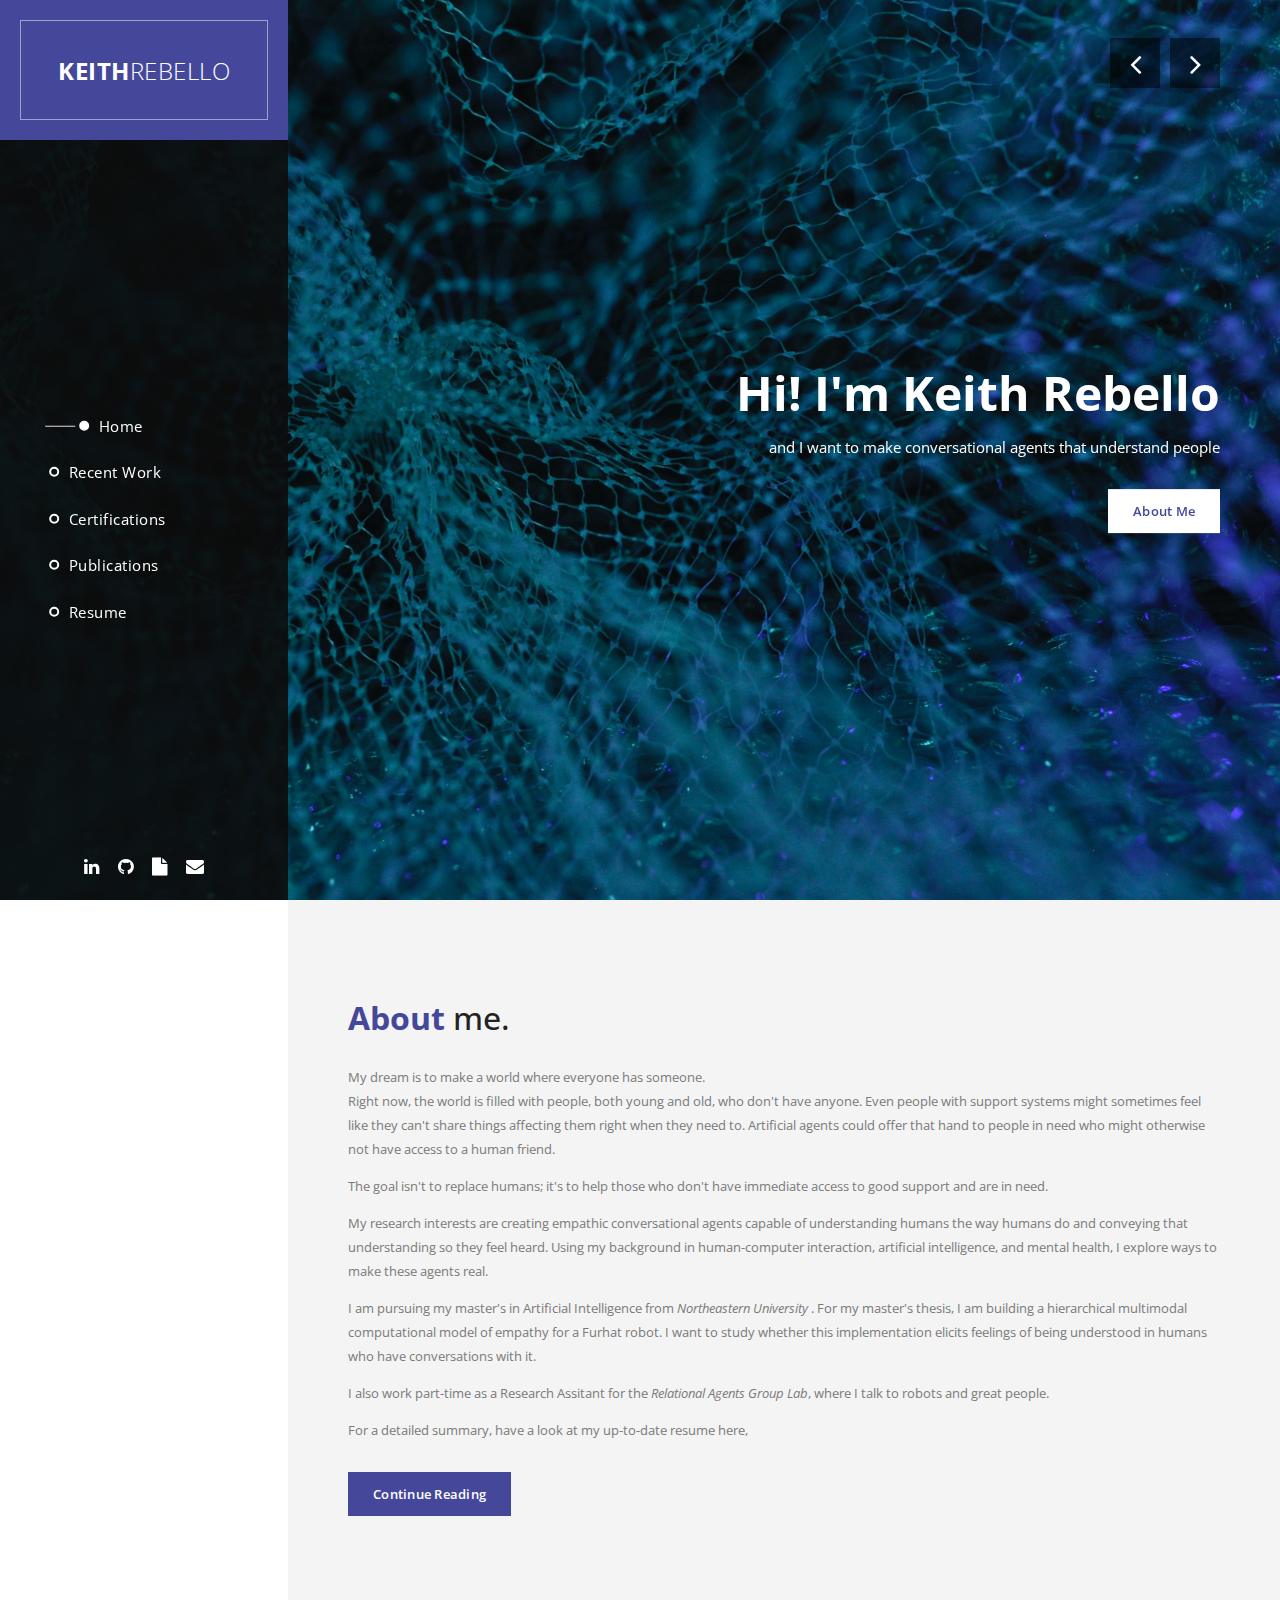
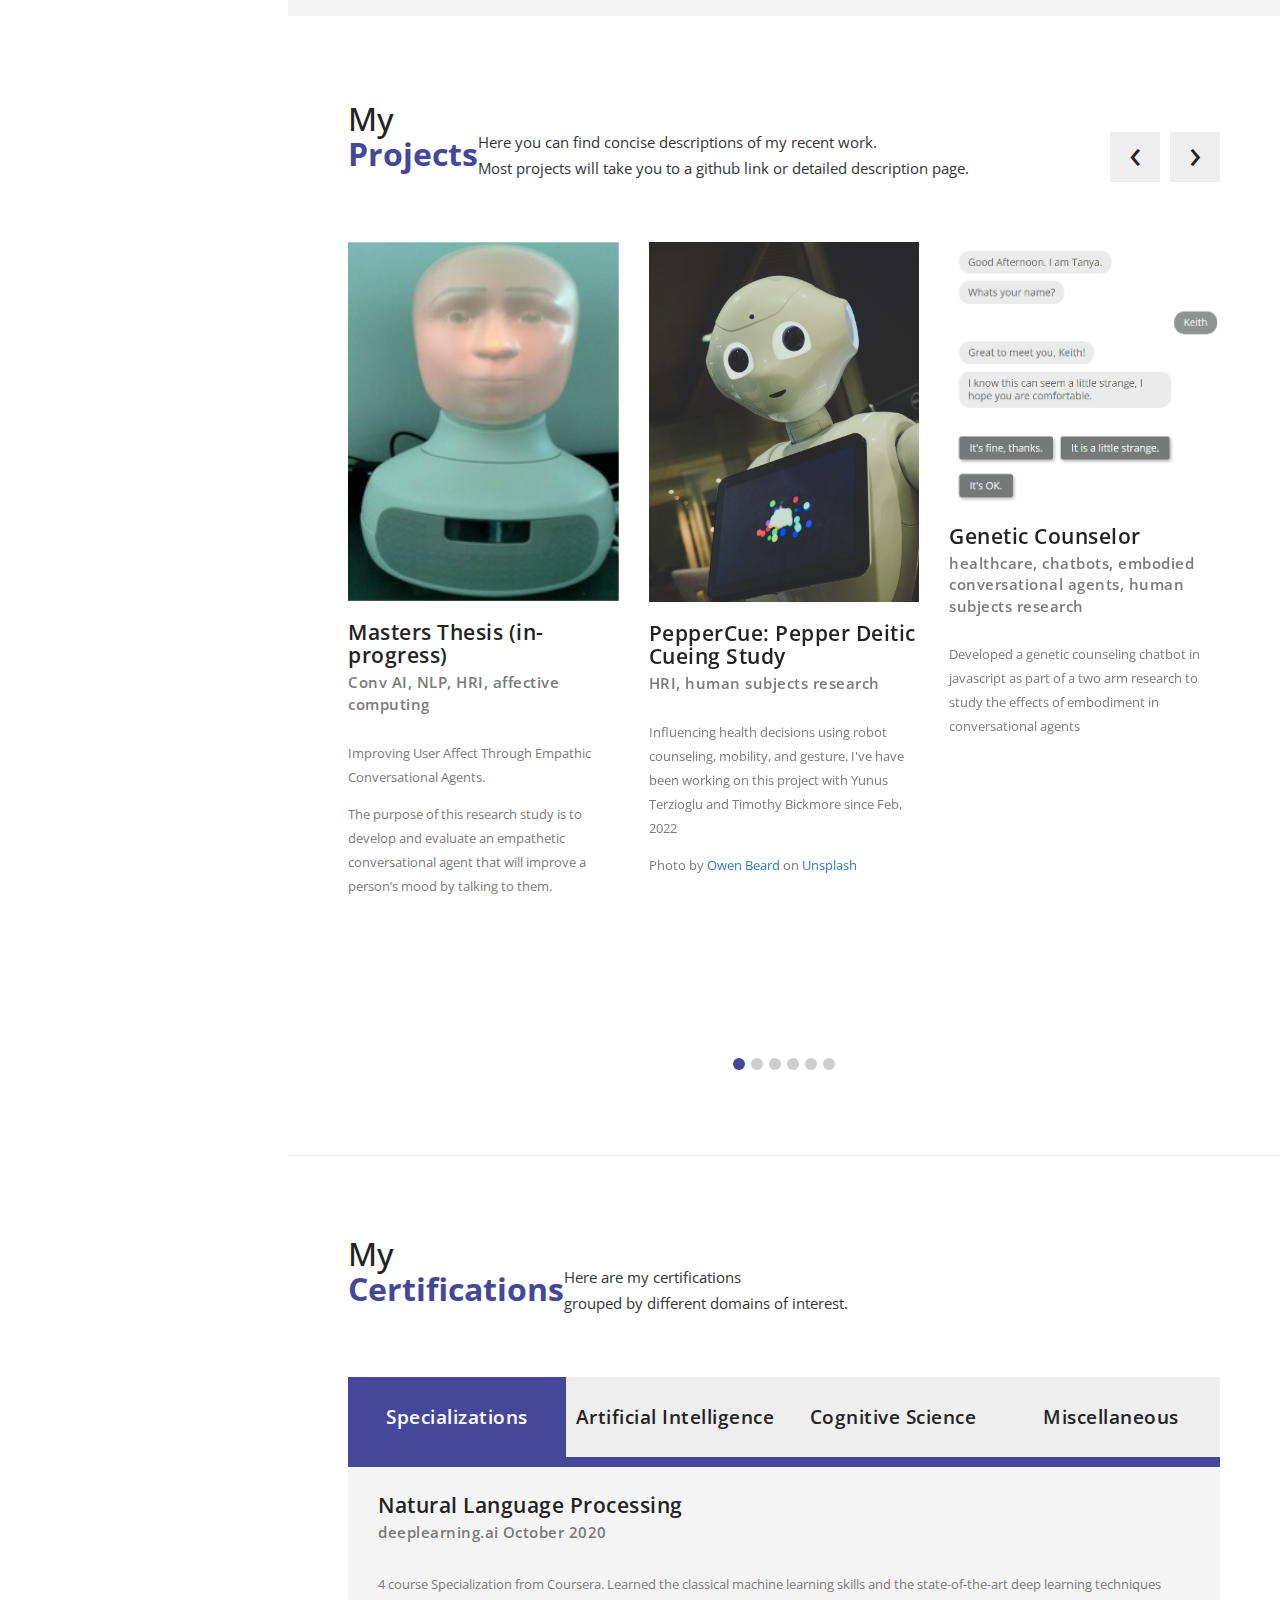
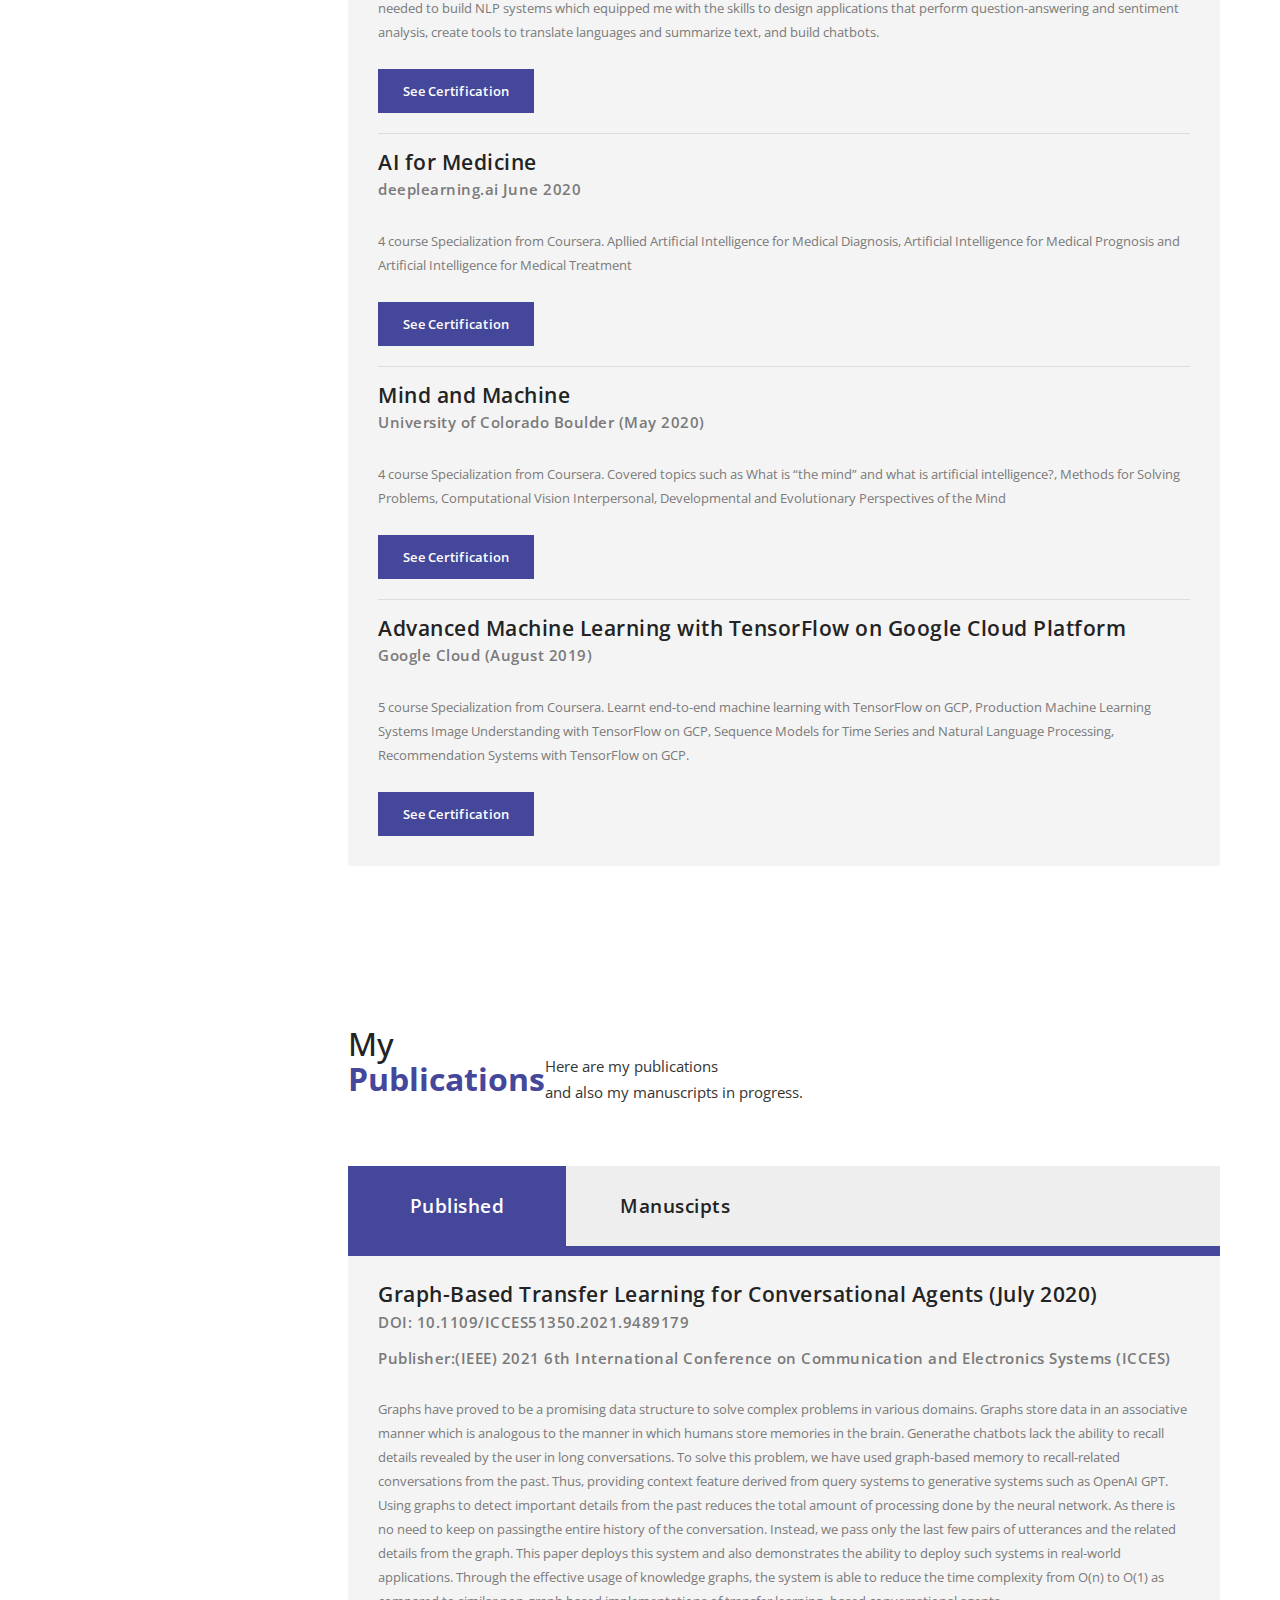
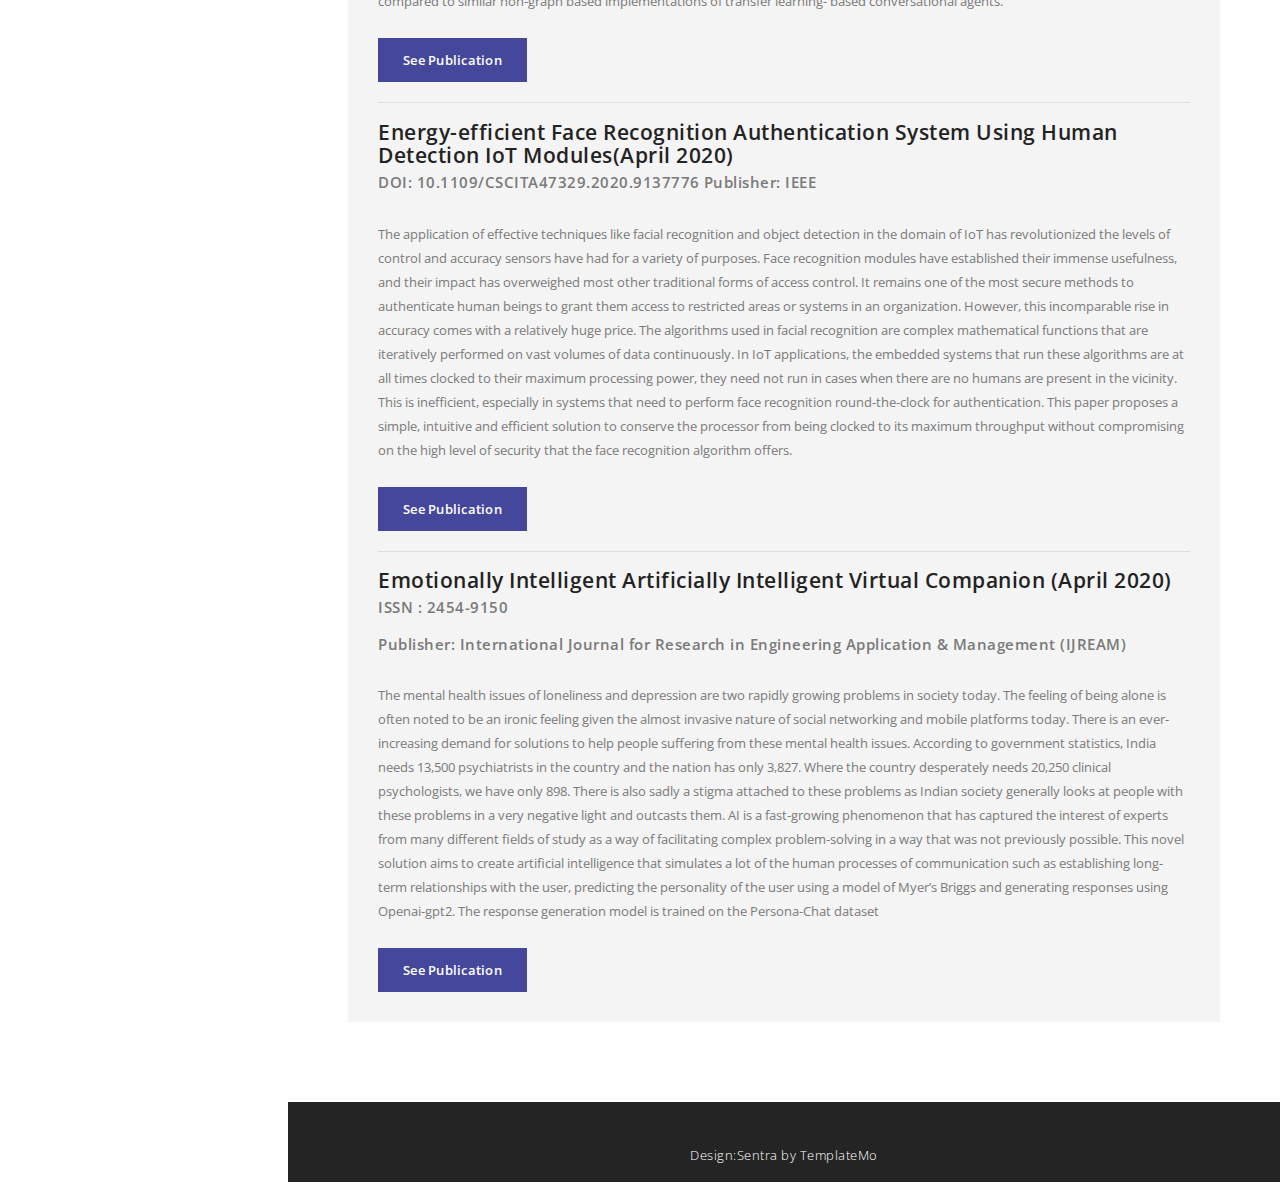
==== index.html @ 9e5b0cf5 "Update index.html" ====
<!DOCTYPE html>
<html>
    <head>
        <meta charset="utf-8">
        <meta http-equiv="X-UA-Compatible" content="IE=edge,chrome=1">
        <title>Keith Rebello</title>
        
<!-- 

Sentra Template

https://templatemo.com/tm-518-sentra

-->
        <meta name="description" content="">
        <meta name="viewport" content="width=device-width, initial-scale=1">
        <link rel="apple-touch-icon" href="apple-touch-icon.png">

        <link rel="stylesheet" href="css/bootstrap.min.css">
        <link rel="stylesheet" href="css/bootstrap-theme.min.css">
        <link rel="stylesheet" href="css/fontAwesome.css">
        <link rel="stylesheet" href="css/light-box.css">
        <link rel="stylesheet" href="css/owl-carousel.css">
        <link rel="stylesheet" href="css/templatemo-style.css">

        <link href="https://fonts.googleapis.com/css?family=Open+Sans:300,400,600,700,800" rel="stylesheet">

        <script src="js/vendor/modernizr-2.8.3-respond-1.4.2.min.js"></script>
    </head>

<body>



        <header class="nav-down responsive-nav hidden-lg hidden-md">
            <button type="button" id="nav-toggle" class="navbar-toggle" data-toggle="collapse" data-target="#main-nav">
                <span class="sr-only">Toggle navigation</span>
                <span class="icon-bar"></span>
                <span class="icon-bar"></span>
                <span class="icon-bar"></span>
            </button>
            <!--/.navbar-header-->
            <div id="main-nav" class="collapse navbar-collapse">
                <nav>
                    <ul class="nav navbar-nav">
                        <li><a href="#top">Home</a></li>
                        <li><a href="#featured">Recent Projects</a></li>
                        <li><a href="#blog">Certifications</a></li>
                        <li><a href="#blog1">Publications</a></li>
                        <li><a href="resume.html">Resume</a></li>
                    </ul>
                </nav>
            </div>
        </header>

        <div class="sidebar-navigation hidde-sm hidden-xs">
            <div class="logo">
                <a href="index.html">Keith<em>Rebello</em></a>
            </div>
            <nav>
                <ul>
                    <li>
                        <a href="#top">
                            <span class="rect"></span>
                            <span class="circle"></span>
                            Home
                        </a>
                    </li>
                    <li>
                        <a href="#featured">
                            <span class="rect"></span>
                            <span class="circle"></span>
                            Recent Work
                        </a>
                    </li>
                    <li>
                        <a href="#blog">
                            <span class="rect"></span>
                            <span class="circle"></span>
                            Certifications
                        </a>
                    </li>
                    <li>
                        <a href="#blog1">
                            <span class="rect"></span>
                            <span class="circle"></span>
                            Publications
                        </a>
                    </li>
                    <li>
                        <a href="resume.html">
                            <span class="rect"></span>
                            <span class="circle"></span>
                            Resume
                        </a>
                    </li>
                </ul>
            </nav>
            <ul class="social-icons">
                <li><a href="https://www.linkedin.com/in/keith-rebello-1a5958150/"><i class="fa fa-linkedin"></i></a></li>
                <li><a href="https://github.com/keithRebello"><i class="fa fa-github"></i></a></li>
                <li><a href="resume.html"><i class="fa fa-file"></i></a></li>
                <li><a href="mailto:rebello.k@northeastern.edu"><i class="fa fa-envelope"></i></a></li>
            </ul>
        </div>

        <div class="slider">
            <div class="Modern-Slider content-section" id="top">
                <!-- Item -->
                <div class="item item-1">
                    <div class="img-fill">
                    <div class="image"></div>
                    <div class="info">
                        <div>
                          <h1>Hi! I'm Keith Rebello</h1>
                          <p>and I want to make conversational agents that understand people</p>
                          <div class="white-button button">
                              <a href="#video">About me</a>
                          </div>
                        </div>
                        </div>
                    </div>
                </div>
                <!-- // Item -->
                <!-- Item -->
                <div class="item item-2">
                    <div class="img-fill">
                        <div class="image"></div>
                        <div class="info">
                        <div>
                          <h1>Take a look at <br>my projects</h1>
                          <p>Explorations from conversational AI to HRI</p>
                          
                          <div class="white-button button">
                              <a href="#featured">See More</a>
                          </div>
                        </div>
                        </div>
                    </div>
                </div>
                <!-- // Item -->
                <!-- Item -->
                <div class="item item-3">
                    <div class="img-fill">
                        <div class="image"></div>
                        <div class="info">
                        <div>
                          <h1>More about <br>my published work</h1>
                          <p>Spanning affective computing, embodied conversational agents,<br> natural language processing and machine learning</p>
                          
                          <div class="white-button button">
                              <a href="#blog1">Learn More</a>
                          </div>
                        </div>
                        </div>
                    </div>
                </div>
                <!-- // Item -->
            </div>
        </div>


        <div class="page-content">
            <section id="video" class="content-section">
                <div class="row">
                    <div class="col-md-12">
                        <div class="section-heading">
                            <h1 style="text-align: left;"><em>About</em> me.</h1>
                            
                        </div>
                        <div class="text-content">
                            <p style="text-align: left;">My dream is to make a world where everyone has someone.  <br>
                                Right now, the world is filled with people, both young and old, who don't have anyone.  Even people with support systems might sometimes feel like they can't share things affecting them right when they need to.  Artificial agents could offer that hand to people in need who might otherwise not have access to a human friend. <br></p>
                                
                            <p style="text-align: left;">    The goal isn't to replace humans; it's to help those who don't have immediate access to good support and are in need.</p>
                                
                            <p style="text-align: left;">    My research interests are creating empathic conversational agents capable of understanding humans the way humans do and conveying that understanding so they feel heard. Using my background in human-computer interaction, artificial intelligence, and mental health, I explore ways to make these agents real. </p>
                                
                            <p style="text-align: left;">    I am pursuing my master's in Artificial Intelligence from <em>Northeastern University</em> . For my master's thesis, I am building a hierarchical multimodal computational model of empathy for a Furhat robot. I want to study whether this implementation elicits feelings of being understood in humans who have conversations with it.</p>
                                
                            <p style="text-align: left;">    I also work part-time as a Research Assitant for the <em>Relational Agents Group Lab</em>, where I talk to robots and great people. </p>
                            <p style="text-align: left;">For a detailed summary, have a look at my up-to-date resume here,</p>
                        </div>
                        <div class="accent-button button">
                            <a href="resume.html">Continue Reading</a>
                        </div>
                    </div>
                </div>
            </section>
            <section id="featured" class="content-section">
                <div class="section-heading">
                    <h1>My<br><em>Projects</em></h1>
                    <p>Here you can find concise descriptions of my recent work. 
                    <br>Most projects will take you to a github link or detailed description page.</p>
                </div>
                <div class="section-content">
                    <div class="owl-carousel owl-theme">
                        <div class="item">
                            <div class="image">
                                <img src="img/furhat.jpg" alt="">
                                <div class="featured-button button">
                                    <a href="https://docs.google.com/document/d/1znKhTXeEBkrQOaUA0NqWd5LbwpihEJk18cukKBw_ys4/edit?usp=sharing">Continue Reading</a>
                                </div>
                            </div>
                            <div class="text-content">
                                <h4>Masters Thesis (in-progress)</h4>
                                <span>Conv AI, NLP, HRI, affective computing</span>
                                <p>Improving User Affect Through Empathic Conversational Agents.</p>
                                <p>The purpose of this research study is to develop and evaluate an empathetic conversational agent that will improve a person’s mood by talking to them.</p>
                            </div>
                        </div>
                        <div class="item">
                            <div class="image">
                                <img src="img/owen-beard-K21Dn4OVxNw-unsplash.jpg" alt="">
                                <div class="featured-button button">
                                    <a href="hri.html">Manuscipt in progress</a>
                                </div>
                            </div>
                            <div class="text-content">
                                <h4>PepperCue: Pepper Deitic Cueing Study</h4>
                                <span>HRI, human subjects research</span>
                                <p>Influencing health decisions using robot counseling, mobility, and gesture. I've have been working on this project with Yunus Terzioglu and Timothy Bickmore since Feb, 2022</p>
                                <p>Photo by <a href="https://unsplash.com/@owenbeard?utm_source=unsplash&utm_medium=referral&utm_content=creditCopyText">Owen Beard</a> on <a href="https://unsplash.com/s/photos/pepper-robot?utm_source=unsplash&utm_medium=referral&utm_content=creditCopyText">Unsplash</a>
                                </p>
                            </div>
                        </div>
                        <div class="item">
                            <div class="image">
                                <img src="img/genetic-counselor.png" alt="">
                                <!-- <div class="featured-button button">
                                    <a href="thesis.html">Continue Reading</a>
                                </div> -->
                            </div>
                            <div class="text-content">
                                <h4>Genetic Counselor</h4>
                                <span>healthcare, chatbots, embodied conversational agents, human subjects research</span>
                                <p>Developed a genetic counseling chatbot in javascript as part of a two arm research to study the effects of embodiment in conversational agents</p>
                            </div>
                        </div>
                        <div class="item">
                            <div class="image">
                                <img src="img/scc.png" alt="">
                                <div class="featured-button button">
                                    <a href="https://dl.acm.org/doi/abs/10.1145/3514197.3549679">Continue Reading</a>
                                </div>
                            </div>
                            <div class="text-content">
                                <h4>Smart and Connected Churches</h4>
                                <span>healthcare, chatbots, embodied conversational agents, human subjects research</span>
                                <p>Designed and conducted a design workshop for 8 participants to gain feedback on new features for a spirituality and
                                    community-based app to promote health and wellbeing among the underserved older black community as part of the “Smart
                                    Connected Churches” project. Assisted with debugging and testing for the “Smart Connected Churches” project. I also worked on a project that exploring Clara (in picture) to train lay counselors to promote vaccinations.</p>
                            </div>
                        </div>
                        <div class="item">
                            <div class="image">
                                <img src="img/deepmind-fOwb7GrCg5I-unsplash.jpg" alt="">
                                <div class="featured-button button">
                                    <a href="https://github.com/keithRebello/Artificially-Generated-Text-Detector">link to github</a>
                                </div>
                            </div>
                            <div class="text-content">
                                <h4>Detection of Human-Likeness in Artificially Generated Text</h4>
                                <span>ML, conversational agents</span>
                                <p>Created a machine learning model for quantifying the “human-ness” of text generated by an artificial language models</p>
                                <p>Photo by <a href="https://unsplash.com/@deepmind?utm_source=unsplash&utm_medium=referral&utm_content=creditCopyText">DeepMind</a> on <a href="https://unsplash.com/@deepmind?utm_source=unsplash&utm_medium=referral&utm_content=creditCopyText">Unsplash</a>
                                </p>
                            </div>
                        </div>
                        <div class="item">
                            <div class="image">
                                <img src="img/pradamas-gifarry-889Qh5HJj4I-unsplash.jpg" alt="">
                                <div class="featured-button button">
                                    <!-- <a href="thesis.html">Continue Reading</a> -->
                                </div>
                            </div>
                            <div class="text-content">
                                <h4>Empathy of the Crowds: Enhancing an Empathic Conversation Agent using Crowdwork</h4>
                                <span>Conv AI,NLP, affective computing, crowdsourcing, human-in-the-loop AI</span>
                                <p>In this project, I wanted to improve user experience while conversing with an empathetic response generation model by using crowdsourcing. The idea was deploy a fairly large general conversational model and have it work with human actors to converse with anonymous users. The actors and the model would submit responses to a user's utterance and the best response, as selected by a judge, would be sent to the user. The model would train itself on the conversation and try to improve itself within the conversation and later on, globally through finetuning.</p>
                                <p>Photo by <a href="https://unsplash.com/@pradasg?utm_source=unsplash&utm_medium=referral&utm_content=creditCopyText">Pradamas Gifarry</a> on <a href="https://unsplash.com/s/photos/texting?utm_source=unsplash&utm_medium=referral&utm_content=creditCopyText">Unsplash</a>
                                </p>
                            </div>
                        </div>
                        <div class="item">
                            <div class="image">
                                <img src="img/ochir-erdene-oyunmedeg-IMfgE5lyMrU-unsplash.jpg" alt="">
                                <div class="featured-button button">
                                    <a href="https://docs.google.com/presentation/d/11oiUz18xkSiapx3liUYzhjRg1cPWxrkmOxRiYA8doqo/edit?usp=sharing">Continue Reading</a>
                                </div>
                            </div>
                            <div class="text-content">
                                <h4>Evaluating Trust in Mental Healthcare Conversational Agents</h4>
                                <span>Conv AI, human subjects research</span>
                                <p>Delivered a novel counterbalanced 2x2 within-subjects research study with ten participants to assess the development of trust
                                    between two popular conversational agents which focus on mental healthcare using artificial intelligence.</p>
                                <p>Photo by <a href="https://unsplash.com/@chiklad?utm_source=unsplash&utm_medium=referral&utm_content=creditCopyText">Ochir-Erdene Oyunmedeg</a> on <a href="https://unsplash.com/s/photos/robot-heart?utm_source=unsplash&utm_medium=referral&utm_content=creditCopyText">Unsplash</a>
                                </p>
                            </div>
                        </div>
                        
                        <div class="item">
                            <div class="image">
                                <img src="img/k-mitch-hodge-IqSaG9zv2e0-unsplash.jpg" alt="">
                                <div class="featured-button button">
                                    <a href="https://github.com/keithRebello/SuicideSeverityDetectorUsingSKlearn">Continue Reading</a>
                                </div>
                            </div>
                            <div class="text-content">
                                <h4>Suicide Severity Detector</h4>
                                <span>NLP</span>
                                <p>Built a Suicide severity detector using the Reddit CSSR dataset using Sci-kit learn.</p>
                                <p>Photo by <a href="https://unsplash.com/@kmitchhodge?utm_source=unsplash&utm_medium=referral&utm_content=creditCopyText">K. Mitch Hodge</a> on <a href="https://unsplash.com/s/photos/depression?utm_source=unsplash&utm_medium=referral&utm_content=creditCopyText">Unsplash</a>
                                </p>
                            </div>
                        </div>
                        <div class="item">
                            <div class="image">
                                <img src="img/lukas-hND1OG3q67k-unsplash.jpg" alt="">
                                <div class="featured-button button">
                                    <a href="eiaivc.html">Continue Reading</a>
                                </div>
                            </div>
                            <div class="text-content">
                                <h4>Emotionally Intelligent Artificially Intelligent Virtual Companion</h4>
                                <span>ML/AI/NLP</span>
                                <p>Emotional chatbot that senses mood and generates appropriate response using python developed in a team of
                                    three using NLP, graph databases, and theories from neuroscience and psychology. Selected as one of the top
                                    5 projects from the entire undergraduate department at the institute.</p>
                                <p>Photo by <a href="https://unsplash.com/@hauntedeyes?utm_source=unsplash&utm_medium=referral&utm_content=creditCopyText">Lukas</a> on <a href="https://unsplash.com/s/photos/pepper-robot?utm_source=unsplash&utm_medium=referral&utm_content=creditCopyText">Unsplash</a>
                                </p>
                            </div>
                        </div>
                        <div class="item">
                            <div class="image">
                                <img src="img/absolutvision-WYd_PkCa1BY-unsplash.jpg" alt="">
                                <div class="featured-button button">
                                    <a href="pheme.html">Continue Reading</a>
                                </div>
                            </div>
                            <div class="text-content">
                                <h4>Pheme: Smart News App (UnScript'19 Hackathon Winner)</h4>
                                <span>ML/NLP</span>
                                <p>Created a news app that attempted to verify the authenticity of a news article using NLP through
                                    TensorFlow. Developed in a group of four.
                                    Won Rs.10,000 for placing 1st at a city-wide Hackathon for the project. <br><em>Won out of 50 grand final entries</em></p>
                                <p>Photo by <a href="https://unsplash.com/@freegraphictoday?utm_source=unsplash&utm_medium=referral&utm_content=creditCopyText">AbsolutVision</a> on <a href="https://unsplash.com/@freegraphictoday?utm_source=unsplash&utm_medium=referral&utm_content=creditCopyText">Unsplash</a>
                                </p>
                            </div>
                        </div>
                        <div class="item">
                            <div class="image">
                                <img src="img/markus-spiske-466ENaLuhLY-unsplash.jpg" alt="">
                                <div class="featured-button button">
                                    <a href="sih.html">Continue Reading</a>
                                </div>
                            </div>
                            <div class="text-content">
                                <h4>Error Log Management Software (Smart India Hackathon National Grand Finalist)</h4>
                                <span>ML/NLP/Systems</span>
                                <p>Created an Error Log Management Software that used Machine learning and Artificial Intelligence
                                    techniques to classify error logs using ELK. Developed in a team of 6.
                                    Reached the Grand Finals of a national Hackathon for the project. <br><em>Placed 3rd from 150,000 applicant teams</em></em></p>
                            </div>
                        </div>
                        <div class="item">
                            <div class="image">
                                <img src="img/ashim-d-silva-pGcqw1ARGyg-unsplash.jpg" alt="">
                                <div class="featured-button button">
                                    <a href="https://github.com/keithRebello/ULMFiT_sentiment_analysis">Continue Reading</a>
                                </div>
                            </div>
                            <div class="text-content">
                                <h4>Sentiment Analysis using ULMFiT</h4>
                                <span>NLP</span>
                                <p>Built a bi-directional RNN classifier using the ULMFiT model by fastai to detect sentiment on the Twitter US Airlines Dataset.</p>
                            </div>
                        </div>
                        <div class="item">
                            <div class="image">
                                <img src="img/jules-bss-VW-pFREtl0k-unsplash.jpg" alt="">
                                <div class="featured-button button">
                                    <a href="https://github.com/keithRebello/knowledgeGraphQA">Continue Reading</a>
                                </div>
                            </div>
                            <div class="text-content">
                                <h4>Knowledge Graph based QA system</h4>
                                <span>NLP</span>
                                <p>Developing a Question Answering system that is able to leverage knowledge graphs to respond to user questions.</p>
                            </div>
                        </div>
                        <div class="item">
                            <div class="image">
                                <img src="img/patrick-tomasso-Oaqk7qqNh_c-unsplash.jpg" alt="">
                                <div class="featured-button button">
                                    <a href="https://github.com/keithRebello/abstractSummarizer">Continue Reading</a>
                                </div>
                            </div>
                            <div class="text-content">
                                <h4>Abstract Summarizer</h4>
                                <span>NLP</span>
                                <p>Built an abstract summarizer which can summarize large texts using transformers from the huggingface library</p>
                            </div>
                        </div>
                        <div class="item">
                            <div class="image">
                                <img src="img/annie-spratt-5cFwQ-WMcJU-unsplash.jpg" alt="">
                                <div class="featured-button button">
                                    <a href="https://github.com/keithRebello/textSummarizer">Continue Reading</a>
                                </div>
                            </div>
                            <div class="text-content">
                                <h4>Text Summarizer</h4>
                                <span>NLP</span>
                                <p>Built a simple text summarizer for short texts built from scratch and also using gensim for comparison.</p>
                            </div>
                        </div>
                        <div class="item">
                            <div class="image">
                                <img src="img/james-sutton-FqaybX9ZiOU-unsplash.jpg" alt="">
                                <div class="featured-button button">
                                    <a href="github.com/keithRebello/DoorLockingMechanism">Continue Reading</a>
                                </div>
                            </div>
                            <div class="text-content">
                                <h4>Door Locking Mechanism</h4>
                                <span>IoT</span>
                                <p>Developed an automatic door locking mechanism using ESP32, ESP8266, arduino and a Raspberry pi nano.</p>
                            </div>
                        </div>
                        <div class="item">
                            <div class="image">
                                <img src="img/sylwia-bartyzel-D2K1UZr4vxk-unsplash.jpg" alt="">
                                <div class="featured-button button">
                                    <a href="https://github.com/keithRebello/IndoorPositioningSystem">Continue Reading</a>
                                </div>
                            </div>
                            <div class="text-content">
                                <h4>Indoor Positioning System</h4>
                                <span>IoT</span>
                                <p>Created an indoor Positioning system using ESP32, Raspbeerry pi nano and Python/p>
                            </div>
                        </div>
                        <div class="item">
                            <div class="image">
                                <img src="img/alex-knight-2EJCSULRwC8-unsplash.jpg" alt="">
                                <div class="featured-button button">
                                    <a href="eleos.html">Continue Reading</a>
                                </div>
                            </div>
                            <div class="text-content">
                                <h4>Eleos (In progress)</h4>
                                <span>(Ell-eh-aws) NLP</span>
                                <p>Learning and applying State-of-the-art research to develop a conversational AI that can deal with people suffering from severe suicidal tendencies.</p>
                                <p>Photo by <a href="https://unsplash.com/ja/@agk42?utm_source=unsplash&utm_medium=referral&utm_content=creditCopyText">Alex Knight</a> on <a href="https://unsplash.com/s/photos/robot?utm_source=unsplash&utm_medium=referral&utm_content=creditCopyText">Unsplash</a></p>
  
                            </div>
                        </div>
                    </div>
                </div>
            </section>
            <section id="blog" class="content-section">
                <div class="section-heading">
                    <h1>My<br><em>Certifications</em></h1>
                    <p> Here are my certifications <br>grouped by different domains of interest.</p>
                </div>
                <div class="section-content">
                    <div class="tabs-content">
                        <div class="wrapper">
                            <ul class="tabs clearfix" data-tabgroup="first-tab-group">
                              <li><a href="#tab1" class="active">Specializations</a></li>
                              <li><a href="#tab2">Artificial Intelligence</a></li>
                              <li><a href="#tab3">Cognitive Science</a></li>
                              <li><a href="#tab4">Miscellaneous</a></li>
                            </ul>
                            <section id="first-tab-group" class="tabgroup">
                                <div id="tab1">
                                    <ul>
                                        <li>
                                            <div class="item">
                                                <div class="text-content">
                                                    <h4>Natural Language Processing</h4>
                                                    <span>deeplearning.ai</span>
                                                    <span>October 2020</span>
                                                    <p>4 course Specialization from Coursera. Learned the classical machine learning skills and the state-of-the-art deep learning techniques needed to build NLP systems which equipped me with the skills to design applications that perform question-answering and sentiment analysis, create tools to translate languages and summarize text, and build chatbots.</p>
                                                    <div class="accent-button button">
                                                        <a href="https://www.coursera.org/account/accomplishments/specialization/FW3W6YMNVG2N">See Certification</a>
                                                    </div>
                                                </div>
                                            </div>
                                        </li>
                                        <li>
                                            <div class="item">
                                                
                                                <div class="text-content">
                                                    <h4>AI for Medicine</h4>
                                                    <span>deeplearning.ai</span>
                                                    <span>June 2020</span>
                                                    <p>4 course Specialization from Coursera. Apllied Artificial Intelligence for Medical Diagnosis, Artificial Intelligence for Medical Prognosis and Artificial Intelligence for Medical Treatment </p>
                                            
                                                    <div class="accent-button button">
                                                        <a href="https://www.coursera.org/account/accomplishments/specialization/certificate/FQNS69RF5UA2">See Certification</a>
                                                    </div>
                                                </div>
                                            </div>
                                        </li>
                                        <li>
                                            <div class="item">
                                                
                                                <div class="text-content">
                                                    <h4>Mind and Machine</h4>
                                                    <span>University of Colorado Boulder (May 2020)</span>
                                                    <p>4 course Specialization from Coursera.  Covered topics such as What is “the mind” and what is artificial intelligence?, Methods for Solving Problems, Computational Vision
                                                        Interpersonal, Developmental and Evolutionary Perspectives of the Mind</p>
                                                    <div class="accent-button button">
                                                        <a href="https://www.coursera.org/account/accomplishments/specialization/certificate/G45R8CQFUQ52">See Certification</a>
                                                    </div>
                                                </div>
                                            </div>
                                        </li>
                                        <li>
                                            <div class="item">
                                                
                                                <div class="text-content">
                                                    <h4>Advanced Machine Learning with TensorFlow on Google Cloud Platform</h4>
                                                    <span>Google Cloud (August 2019)</span>
                                                    <p>5 course Specialization from Coursera. Learnt end-to-end machine learning with TensorFlow on GCP,                                                    Production Machine Learning Systems
                                                        Image Understanding with TensorFlow on GCP,
                                                        Sequence Models for Time Series and Natural Language Processing,
                                                        Recommendation Systems with TensorFlow on GCP.</p>
                                                    <div class="accent-button button">
                                                        <a href="https://www.coursera.org/account/accomplishments/specialization/certificate/PJQHQG6X8BWU">See Certification</a>
                                                    </div>
                                                </div>
                                            </div>
                                        </li>
                                    </ul>
                                </div>
                                <div id="tab2">
                                    <ul>
                                        <li>
                                            <div class="item">
                                                <div class="text-content">
                                                    
                                                    <h4>Natural Language Processing with Attention Models</h4>
                                                    <span>deeplearning.ai (Courersa October 2020)</span>
                                                    <p>Learned to translate complete English sentences into German using an encoder-decoder attention model, Build a Transformer model to summarize text, use T5, and BERT models to perform question-answering, and build a chatbot using a Reformer model.  Through the coursework, I designed NLP applications that perform question-answering and sentiment analysis, created tools to translate languages and summarize text, and even built a chatbot dealing with general open domain question answering.</p>
                                                    
                                                    <div class="accent-button button">
                                                        <a href="https://www.coursera.org/account/accomplishments/certificate/USCCSHGK6LBP">See Certification</a>
                                                    </div>
                                                </div>
                                            </div>
                                        </li>
                                        <li>
                                            <div class="item">
                                                <div class="text-content">
                                                    <h4>Natural Language Processing with Classification and Vector Spaces</h4>
                                                    <span>deeplearning.ai (Courersa July 2020)</span>
                                                    <p>Learnt about traditional natural language processing techniques such as  extract features from text into numerical vectors to build a binary classifier for tweets using a logistic regression,  Bayes' rule for conditional probabilities to apply it toward building a Naive Bayes tweet classifier,  create word vectors that capture dependencies between words to visualize their relationships in two dimensions using PCA, and to transform word vectors and assign them to subsets using locality sensitive hashing in order to perform machine translation and document search.</p>
                                                    
                                                    <div class="accent-button button">
                                                        <a href="https://www.coursera.org/account/accomplishments/certificate/DLHD8DJ72NWX">See Certification</a>
                                                    </div>
                                                </div>
                                            </div>
                                        </li>
                                        <li>
                                            <div class="item">
                                                
                                                <div class="text-content">
                                                    <h4>Natural Language Processing with Probabilistic Models</h4>
                                                    <span>deeplearning.ai (Courersa July 2020)</span>
                                                    <p>This course explained topics in NLP such as autocorrect, minimum edit distance, and dynamic programming to then build a spellchecker to correct misspelled words, Markov chains, and Hidden Markov models to then use them to create part-of-speech tags for a Wall Street Journal text corpus, how N-gram language models work by calculating sequence probabilities to then build your own autocomplete language model using a text corpus from Twitter and how word embeddings carry the semantic meaning of words, which makes them much more powerful for NLP tasks to then build a Continuous bag-of-words model to create word embeddings from Shakespeare text.</p>
                                                    <div class="accent-button button">
                                                        <a href="https://www.coursera.org/account/accomplishments/certificate/5AXU66MTL7YJ">See Certification</a>
                                                    </div>
                                                </div>
                                            </div>
                                        </li>
                                        <li>
                                            <div class="item">
                                                
                                                <div class="text-content">
                                                    <h4>Natural Language Processing with Sequence Models</h4>
                                                    <span>deeplearning.ai (Courersa August 2020)</span>
                                                    <p>The course taught me how to train a neural network with GLoVe word embeddings to perform sentiment analysis of tweets, generate synthetic Shakespeare text using a Gated Recurrent Unit (GRU) language model, train a recurrent neural network to perform named entity recognition (NER) using LSTMs with linear layers, and use so-called ‘Siamese’ LSTM models to compare questions in a corpus and identify those that are worded differently but have the same meaning.</p>
                                                    <div class="accent-button button">
                                                        <a href="https://www.coursera.org/account/accomplishments/certificate/5AXU66MTL7YJ">See Certification</a>
                                                    </div>
                                                </div>
                                            </div>
                                        </li>
                                        <li>
                                            <div class="item">
                                                
                                                <div class="text-content">
                                                    <h4>Machine Learning Foundations: A Case Study Approach</h4>
                                                    <span>University of Washington (Courersa July 2020)</span>
                                                    <p>The outcomes of this course are to able to identify potential applications of machine learning in practice, describe the core differences in analyses enabled by regression, classification, and clustering, select the appropriate machine learning task for a potential application, apply regression, classification, clustering, retrieval, recommender systems, and deep learning, represent your data as features to serve as input to machine learning models, assess the model quality in terms of relevant error metrics for each task, utilize a dataset to fit a model to analyze new data, build an end-to-end application that uses machine learning at its core and implement these techniques in Python.</p>
                                                    <div class="accent-button button">
                                                        <a href="https://www.coursera.org/account/accomplishments/certificate/K8WMSA58GYPZ">See Certification</a>
                                                    </div>
                                                </div>
                                            </div>
                                        </li>
                                        <li>
                                            <div class="item">
                                                
                                                <div class="text-content">
                                                    <h4>Machine Learning</h4>
                                                    <span>Stanford University (Courersa October 2018)</span>
                                                    <p>This course provides a broad introduction to machine learning, datamining, and statistical pattern recognition. Topics include: (i) Supervised learning (parametric/non-parametric algorithms, support vector machines, kernels, neural networks). (ii) Unsupervised learning (clustering, dimensionality reduction, recommender systems, deep learning). (iii) Best practices in machine learning (bias/variance theory; innovation process in machine learning and AI). The course will also draw from numerous case studies and applications, so that you'll also learn how to apply learning algorithms to building smart robots (perception, control), text understanding (web search, anti-spam), computer vision, medical informatics, audio, database mining, and other areas.</p>
                                                    <div class="accent-button button">
                                                        <a href="https://www.coursera.org/account/accomplishments/certificate/KU5G2RG7A5UT">See Certification</a>
                                                    </div>
                                                </div>
                                            </div>
                                        </li>
                                        
                                    </ul>
                                </div>
                                <div id="tab3">
                                    <ul>
                                        <li>
                                            <div class="item">
                                                
                                                <div class="text-content">
                                                    <h4>Synapses, Neurons and Brains</h4>
                                                    <span>Hebrew University of Jerusalem (Coursera June 2020)</span>
                                                    <p>Did an introductory course to neuroscience which introduces several differents of the field such as the history of the field, the components of the brain, passive and active electrical signals, neurons as plastic/Dynamic devices, Cable Theory and dendritic computations, cortical networks, perception, action, cognition, and emotions as well as fascinating discussions from synapses to free will.</p>
                                                    
                                                    <div class="accent-button button">
                                                        <a href="https://www.coursera.org/account/accomplishments/certificate/Q359D5Z6PZJE">See Certification</a>
                                                    </div>
                                                </div>
                                            </div>
                                        </li>
                                        <li>
                                            <div class="item">
                                                
                                                <div class="text-content">
                                                    <h4>Understanding child development: from synapse to society</h4>
                                                    <span>Utrecht University (Coursera May 2020)</span>
                                                    <p>The course focused on child development and covered topics such as an introduction to Dynamics of Youth, Brain, and motor development, Cognitive development, Communication, Social-emotional development, and finally how all these components work together.</p>
                                                    <div class="accent-button button">
                                                        <a href="https://www.coursera.org/account/accomplishments/certificate/4ASK757VSEQX">See Certification</a>
                                                    </div>
                                                </div>
                                            </div>
                                        </li>
                                        <li>
                                            <div class="item">
                                                
                                                <div class="text-content">
                                                    <h4>Dog Emotion and Cognition</h4>
                                                    <span>Duke University (Coursera May 2020)</span>
                                                    <p>Through this course, I was introduced to cognition through the study of Dog cognition and emotion which introduced me to evolutionary and cognitive theory, learn about experimental methodology, cognitive psychology, and evolution, understand how the internal processes of the mind are studied through experiments and gave me an ecological approach to cognition through an evolutionary lens</p>
                                                    <div class="accent-button button">
                                                        <a href="https://www.coursera.org/account/accomplishments/certificate/HGE8UTV5WAF6">See Certification</a>
                                                    </div>
                                                </div>
                                            </div>
                                        </li>
                                        <li>
                                            <div class="item">
                                                
                                                <div class="text-content">
                                                    <h4>Emotions: a Philosophical Introduction</h4>
                                                    <span>Universitat Autònoma de Barcelona (Coursera May 2020)</span>
                                                    <p>Questions explored by this course include What are emotions? how many emotions exist? Where do emotions come from? and What does a plant feel? The course also discusses a neuroanthropological approach to emotions: from neurons to societies, the philosophies on emotions, and 21st Century & emotions: affective computing and sociable robots.</p>
                                                    <div class="accent-button button">
                                                        <a href="https://www.coursera.org/account/accomplishments/certificate/5SM7FMLAFART">See Certification</a>
                                                    </div>
                                                </div>
                                            </div>
                                        </li>
                                        <li>
                                            <div class="item">
                                                
                                                <div class="text-content">
                                                    <h4>Introduction to Philosophy</h4>
                                                    <span>The University of Edinburgh (Coursera April 2020)</span>
                                                    <p> As an introductory course, it covers what Philosophy is, epistemology, minds, brains, and computers as well as topics like free will and time travel.The course approached the topics from a foundation perspective offering interesting discussions into very relevant questions as well ample resources to more material for every topic.</p>
                                                    <div class="accent-button button">
                                                        <a href="https://www.coursera.org/account/accomplishments/certificate/ZHMEYMRSVKU2">See Certification</a>
                                                    </div>
                                                </div>
                                            </div>
                                        </li>
                                        <li>
                                            <div class="item">
                                                
                                                <div class="text-content">
                                                    <h4>Introduction to Psychology</h4>
                                                    <span>University of Toronto (Coursera December 2019)</span>
                                                    <p>This course highlights the most interesting experiments within the field of psychology, discussing the implications of those studies for our understanding of the human mind and human behavior. it explores the brain and some of the cognitive abilities it supports like memory, learning, attention, perception, and consciousness. It also examines human development, both in terms of growing up and growing old, and also discusses how the behavior of others affect our thoughts and behavior. Finally, it discusses various forms of mental illness and the treatments that are used to help those who suffer from them.</p>
                                                    <div class="accent-button button">
                                                        <a href="https://www.coursera.org/account/accomplishments/certificate/MMVHZ7AQNXA6">See Certification</a>
                                                    </div>
                                                </div>
                                            </div>
                                        </li>
                                        <li>
                                            <div class="item">
                                                
                                                <div class="text-content">
                                                    <h4>Philosophy and the Sciences: Introduction to the Philosophy of Cognitive Sciences</h4>
                                                    <span>The University of Edinburgh (Courersa October 2019)</span>
                                                    <p>This course explored cognitive philosophy by covering topics such as consciousness, evolutionary theory, embodied cognition, the philosophy of mind, intelligent machines and the human brain.The course approached the topics from a foundation perspective offering interesting discussions into very relevant questions as well ample resources to more material for every topic.</p>
                                                    <div class="accent-button button">
                                                        <a href="https://www.coursera.org/account/accomplishments/certificate/BMEFZF4QYDGH">See Certification</a>
                                                    </div>
                                                </div>
                                            </div>
                                        </li>
                                        <li>
                                            <div class="item">
                                                
                                                <div class="text-content">
                                                    <h4>Computational Neuroscience</h4>
                                                    <span>University of Washington (Courersa July 2019)</span>
                                                    <p>This course explores computational neuroscience in quite heavy depth by covering topics such  as introduction to basic neurobiology, neural encoding and decoding models, information theory and neural coding, computing in carbon, computing with networks, plasticity in the brain and learning, and learning from supervision and rewards.</p>
                                                    <div class="accent-button button">
                                                        <a href="https://www.coursera.org/account/accomplishments/certificate/NT6MNMH664HQ">See Certification</a>
                                                    </div>
                                                </div>
                                            </div>
                                        </li>
                                    </ul>
                                </div>
                                <div id="tab4">
                                    <ul>
                                        <li>
                                            <div class="item">
                                                
                                                <div class="text-content">
                                                    <h4>Neo4j Certified Professional.</h4>
                                                    <span>Neo4j (August 2019)</span>
                                                    <p>Learnt how organization utilize graphs for their functioning. This certification covered Neo4j and its applications in depth. I also learned it's programming language Cypher which allows you to query and build knowledge graphs within the Neo4j software.</p>
                                                    
                                                    <div class="accent-button button">
                                                        <a href="https://graphacademy.neo4j.com/certificates/5df2a514738a036725eab23a00856ff264b3aa891190e48591007d4816cffbe8.pdf">See Certification</a>
                                                    </div>
                                                </div>
                                            </div>
                                        </li>
                                        <li>
                                            <div class="item">
                                                
                                                <div class="text-content">
                                                    <h4>The Arts and Science of Relationships: Understanding Human Needs</h4>
                                                    <span>University of Toronto (Coursera May 2020)</span>
                                                    <p> This course explained basic concepts of The Strategies and Skills Learning and Development System (SSLD), their relevance for every day relationships and provide advanced concepts for participants who work in fields of social work and health care, basic practice principles and methods of SSLD, illustrated by relationship management case studies, the SSLD framework for relationship management assessment; N3C (needs, circumstances, characteristics, capacity) and problem translation, core competencies in the relationship management application of the SSLD system: Observation learning, simulation, real-life implementation, review, and monitoring.</p>
                                                    <div class="accent-button button">
                                                        <a href="https://www.coursera.org/account/accomplishments/certificate/WPC3T2NVV7M7">See Certification</a>
                                                    </div>
                                                </div>
                                            </div>
                                        </li>                                
                                        <li>
                                            <div class="item">
                                                
                                                <div class="text-content">
                                                    <h4>Social Psychology</h4>
                                                    <span> Wesleyan University (Coursera May 2020)</span>
                                                    <p>This course covered a wide variety of topic from social psychology such as social perceptions and misperceptions,  the psychology of self-presentation and persuasion, obedience, conformity, and deindividuation, group behavior, helping, hurting, peacemaking, empathy, romantic attraction, and close relationships.</p>
                                                    <div class="accent-button button">
                                                        <a href="https://www.coursera.org/account/accomplishments/certificate/5S8QN3PHNUYC">See Certification</a>
                                                    </div>
                                                </div>
                                            </div>
                                        </li>
                                        <li>
                                            <div class="item">
                                                
                                                <div class="text-content">
                                                    <h4>Understanding Memory: Explaining the Psychology of Memory through Movies</h4>
                                                    <span>Wesleyan University (Coursera May 2020)</span>
                                                    <p>This course taught me about memory through the lens of how it has been correctly (or incorrectly) portrayed but explored in different movies.  Topics discussed include memory processes, making long-lasting memories, autobiographical memories and life stories as well as discussions on amnesia, senior moments, forgetfulness, and dementia.</p>
                                                    <div class="accent-button button">
                                                        <a href="https://www.coursera.org/account/accomplishments/certificate/AT94Z2ZYDBXE">See Certification</a>
                                                    </div>
                                                </div>
                                            </div>
                                        </li>
                                        <li>
                                            <div class="item">
                                                
                                                <div class="text-content">
                                                    <h4>Psychological First Aid</h4>
                                                    <span>Johns Hopkins University (Coursera April 2020)</span>
                                                    <p>Developed in collaboration with Johns Hopkins Open Education Lab, this course aims to discuss key concepts related to psychological first aid,  listen reflectively and differentiate benign, non-incapacitating psychological/ behavioral crisis reactions from more severe, potentially incapacitating crisis reactions, to prioritize (triage) psychological/ behavioral crisis reactions, mitigate acute distress, and dysfunction, as appropriate and to recognize when to facilitate access to further mental health support and also practice self-care.</p>
                                                    
                                                    <div class="accent-button button">
                                                        <a href="https://www.coursera.org/account/accomplishments/certificate/ZSDA8ZUKHWST">See Certification</a>
                                                    </div>
                                                </div>
                                            </div>
                                        </li>
                                        <li>
                                            <div class="item">
                                                
                                                <div class="text-content">
                                                    <h4>Virtual Experience Program Participant</h4>
                                                    <span>ANZ (InsideSherpa June 2020)</span>
                                                    <p>The program offered a practical experience into data analysis by simulating real-life tasks and expected submissions. It gave me a good insight into how data analysis is performed by organizations to meet client requirements.Tasks Completed include data segmentation, visualization, data
                                                        analytics and predictive analytics</p>
                                                    
                                                    <div class="accent-button button">
                                                        <a href="https://insidesherpa.s3.amazonaws.com/completion-certificates/ANZ/ZLJCsrpkHo9pZBJNY_ANZ_Fy6j6kxZDnzFNt6At_completion_certificate.pdf">See Certification</a>
                                                    </div>
                                                </div>
                                            </div>
                                        </li>
                                        <li>
                                            <div class="item">
                                                
                                                <div class="text-content">
                                                    <h4>Virtual Experience Program Participant</h4>
                                                    <span>KPMG (InsideSherpa June 2020)</span>
                                                    <p>The program offered a practical experience into data analysis by simulating real-life tasks and expected submissions. It gave me a good insight into how data analysis is performed by organizations to meet client requirements.Tasks Completed include data quality assessment, deriving data
                                                        insights and data insights and presentation</p>
                                                    <div class="accent-button button">
                                                        <a href="https://insidesherpa.s3.amazonaws.com/completion-certificates/KPMG/m7W4GMqeT3bh9Nb2c_KPMG_Fy6j6kxZDnzFNt6At_completion_certificate.pdf">See Certification</a>
                                                    </div>
                                                </div>
                                            </div>
                                        </li>
                                    </ul>
                                </div>
                            </section> 
                        </div>
                    </div>
                </div>
            </section>          
            <section id="blog1" class="content-section">
                <div class="section-heading">
                    <h1>My<br><em>Publications</em></h1>
                    <p> Here are my publications <br>and also my manuscripts in progress.</p>
                </div>
                <div class="section-content">
                    <div class="tabs-content">
                        <div class="wrapper">
                            <ul class="tabs clearfix" data-tabgroup="second-tab-group">
                              <li><a href="#tab5" class="active">Published</a></li>
                              <li><a href="#tab6">Manuscipts</a></li>
                            </ul>
                            <section id="second-tab-group" class="tabgroup">
                                <div id="tab5">
                                    <ul>
                                        <li>
                                            <div class="item">
                                                
                                                <div class="text-content">
                                                    <h4>Graph-Based Transfer Learning for Conversational Agents (July 2020)</h4>
                                                    <span>DOI: 10.1109/ICCES51350.2021.9489179 </span>
                                                    <span>Publisher:(IEEE) 2021 6th International Conference on Communication and Electronics Systems (ICCES)</span>
                                                    <p>Graphs have proved to be a promising data structure to solve complex problems in various domains. Graphs store data in an associative manner which is analogous to the manner in which humans store memories in the brain. Generathe chatbots lack the ability to recall details revealed by the user in long conversations. To solve this problem, we have used graph-based memory to recall-related conversations from the past. Thus, providing context feature derived from query systems to generative systems such as OpenAI GPT. Using graphs to detect important details from the past reduces the total amount of processing done by the neural network. As there is no need to keep on passingthe entire history of the conversation. Instead, we pass only the last few pairs of utterances and the related details from the graph. This paper deploys this system and also demonstrates the ability to deploy such systems in real-world applications. Through the effective usage of knowledge graphs, the system is able to reduce the time complexity from O(n) to O(1) as compared to similar non-graph based implementations of transfer learning- based conversational agents.</p>
                                                    <div class="accent-button button">
                                                        <a href="https://ieeexplore.ieee.org/document/9489179">See Publication</a>
                                                    </div>
                                                </div>
                                            </div>
                                        </li>
                                        <li>
                                            <div class="item">
                                                
                                                <div class="text-content">
                                                    <h4>Energy-efficient Face Recognition Authentication System Using Human Detection IoT Modules(April 2020)</h4>
                                                    <span>DOI: 10.1109/CSCITA47329.2020.9137776</span>
                                                    <span>Publisher: IEEE</span>
                                                    <p>The application of effective techniques like facial recognition and object detection in the domain of IoT has revolutionized the levels of control and accuracy sensors have had for a variety of purposes. Face recognition modules have established their immense usefulness, and their impact has overweighed most other traditional forms of access control. It remains one of the most secure methods to authenticate human beings to grant them access to restricted areas or systems in an organization. However, this incomparable rise in accuracy comes with a relatively huge price. The algorithms used in facial recognition are complex mathematical functions that are iteratively performed on vast volumes of data continuously. In IoT applications, the embedded systems that run these algorithms are at all times clocked to their maximum processing power, they need not run in cases when there are no humans are present in the vicinity. This is inefficient, especially in systems that need to perform face recognition round-the-clock for authentication. This paper proposes a simple, intuitive and efficient solution to conserve the processor from being clocked to its maximum throughput without compromising on the high level of security that the face recognition algorithm offers.</p>
                                            
                                                    <div class="accent-button button">
                                                        <a href="https://ieeexplore.ieee.org/document/9137776">See Publication</a>
                                                    </div>
                                                </div>
                                            </div>
                                        </li>
                                        <li>
                                            <div class="item">
                                                
                                                <div class="text-content">
                                                    <h4>Emotionally Intelligent Artificially Intelligent Virtual Companion (April 2020)</h4>
                                                    <span>ISSN : 2454-9150 </span>
                                                    <span>Publisher: International Journal for Research in Engineering Application & Management (IJREAM)</span>
                                                    <p>The mental health issues of loneliness and depression are two rapidly growing problems in society today. The
                                                        feeling of being alone is often noted to be an ironic feeling given the almost invasive nature of social networking and
                                                        mobile platforms today. There is an ever-increasing demand for solutions to help people suffering from these mental
                                                        health issues. According to government statistics, India needs 13,500 psychiatrists in the country and the nation has
                                                        only 3,827. Where the country desperately needs 20,250 clinical psychologists, we have only 898. There is also sadly a
                                                        stigma attached to these problems as Indian society generally looks at people with these problems in a very negative
                                                        light and outcasts them. AI is a fast-growing phenomenon that has captured the interest of experts from many different
                                                        fields of study as a way of facilitating complex problem-solving in a way that was not previously possible. This novel
                                                        solution aims to create artificial intelligence that simulates a lot of the human processes of communication such as
                                                        establishing long-term relationships with the user, predicting the personality of the user using a model of Myer’s
                                                        Briggs and generating responses using Openai-gpt2. The response generation model is trained on the Persona-Chat
                                                        dataset</p>
                                                    <div class="accent-button button">
                                                        <a href="http://ijream.org/papers/IJREAMV06I0161020.pdf">See Publication</a>
                                                    </div>
                                                </div>
                                            </div>
                                        </li>
                                    </ul>     
                                </div>
                                <div id="tab6">
                                    <ul>
                                        <li>
                                            <div class="item">
                                                
                                                <div class="text-content">
                                                    <h4>Factual Vs. Non-Factual Question-Answering Classification and Dataset.</h4>
                                                </div>
                                            </div>
                                        </li>
                                        <li>
                                            <div class="item">
                                                
                                                <div class="text-content">
                                                    <h4>MYK: A Graph Based Emotional Intelligent Long-Term Virtual Dialogue Management System</h4>
                                                </div>
                                            </div>
                                        </li>
                                        <li>
                                            <div class="item">
                                                
                                                <div class="text-content">
                                                    <h4>A Survey of Artificial General Intelligence Tools and Techniques</h4>
                                                </div>
                                            </div>
                                        </li>
                                        <li>
                                            <div class="item">
                                                
                                                <div class="text-content">
                                                    <h4>A Review on Artificial General Intelligence Research</h4>
                                                </div>
                                            </div>
                                        </li>                               
                                    </ul>
                                </div>
                            </section> 
                        </div>
                    </div>
                </div>
            </section>
            <section class="footer">
                <p>Design:Sentra by TemplateMo</p>
            </section>
        </div>

    <script src="https://ajax.googleapis.com/ajax/libs/jquery/1.11.2/jquery.min.js"></script>
    <script>window.jQuery || document.write('<script src="js/vendor/jquery-1.11.2.min.js"><\/script>')</script>

    <script src="js/vendor/bootstrap.min.js"></script>
    
    <script src="js/plugins.js"></script>
    <script src="js/main.js"></script>

    <script>
        // Hide Header on on scroll down
        var didScroll;
        var lastScrollTop = 0;
        var delta = 5;
        var navbarHeight = $('header').outerHeight();

        $(window).scroll(function(event){
            didScroll = true;
        });

        setInterval(function() {
            if (didScroll) {
                hasScrolled();
                didScroll = false;
            }
        }, 250);

        function hasScrolled() {
            var st = $(this).scrollTop();
            
            // Make sure they scroll more than delta
            if(Math.abs(lastScrollTop - st) <= delta)
                return;
            
            // If they scrolled down and are past the navbar, add class .nav-up.
            // This is necessary so you never see what is "behind" the navbar.
            if (st > lastScrollTop && st > navbarHeight){
                // Scroll Down
                $('header').removeClass('nav-down').addClass('nav-up');
            } else {
                // Scroll Up
                if(st + $(window).height() < $(document).height()) {
                    $('header').removeClass('nav-up').addClass('nav-down');
                }
            }
            
            lastScrollTop = st;
        }
    </script>

   
</body>
</html>
---- css/light-box.css ----
/* LIGHT BOX */

body:after {
  content: url(../img/close.png) url(../img/loading.gif) url(../img/prev.png) url(../img/next.png);
  display: none;
}

body.lb-disable-scrolling {
  overflow: hidden;
}

.lightboxOverlay {
  position: absolute;
  top: 0;
  left: 0;
  z-index: 99999;
  background-color: black;
  filter: progid:DXImageTransform.Microsoft.Alpha(Opacity=80);
  opacity: 0.8;
  display: none;
}

.lightbox {
  position: absolute;
  margin-top: 0%;
  left: 0;
  width: 100%;
  z-index: 100000;
  text-align: center;
  line-height: 0;
  font-weight: normal;
}

.lightbox .lb-image {
  display: block;
  height: auto;
  max-width: inherit;
  max-height: none;
  border-radius: 5px;

  /* Image border */
  border: 10px solid white;
}

.lightbox a img {
  border: none;
}

.lb-outerContainer {
  position: relative;
  *zoom: 1;
  width: 250px;
  height: 250px;
  margin: 0 auto;
  border-radius: 4px;

  /* Background color behind image.
     This is visible during transitions. */
  background-color: white;
}

.lb-outerContainer:after {
  content: "";
  display: table;
  clear: both;
}

.lb-loader {
  position: absolute;
  top: 43%;
  left: 0;
  height: 25%;
  width: 100%;
  text-align: center;
  line-height: 0;
}

.lb-cancel {
  display: block;
  width: 32px;
  height: 32px;
  margin: 0 auto;
  background: url(../img/loading.gif) no-repeat;
}

.lb-nav {
  position: absolute;
  top: 0;
  left: 0;
  height: 100%;
  width: 100%;
  z-index: 10;
}

.lb-container > .nav {
  left: 0;
}

.lb-nav a {
  outline: none;
  background-image: url('[data-uri]');
}

.lb-prev, .lb-next {
  height: 100%;
  cursor: pointer;
  display: block;
}

.lb-nav a.lb-prev {
  width: 34%;
  left: 0;
  float: left;
  background: url(../img/prev.png) left 48% no-repeat;
  filter: progid:DXImageTransform.Microsoft.Alpha(Opacity=0);
  opacity: 0;
  -webkit-transition: opacity 0.6s;
  -moz-transition: opacity 0.6s;
  -o-transition: opacity 0.6s;
  transition: opacity 0.6s;
}

.lb-nav a.lb-prev:hover {
  filter: progid:DXImageTransform.Microsoft.Alpha(Opacity=100);
  opacity: 1;
}

.lb-nav a.lb-next {
  width: 64%;
  right: 0;
  float: right;
  background: url(../img/next.png) right 48% no-repeat;
  filter: progid:DXImageTransform.Microsoft.Alpha(Opacity=0);
  opacity: 0;
  -webkit-transition: opacity 0.6s;
  -moz-transition: opacity 0.6s;
  -o-transition: opacity 0.6s;
  transition: opacity 0.6s;
}

.lb-nav a.lb-next:hover {
  filter: progid:DXImageTransform.Microsoft.Alpha(Opacity=100);
  opacity: 1;
}

.lb-dataContainer {
  margin: 0 auto;
  padding-top: 5px;
  *zoom: 1;
  width: 100%;
  -moz-border-radius-bottomleft: 4px;
  -webkit-border-bottom-left-radius: 4px;
  border-bottom-left-radius: 4px;
  -moz-border-radius-bottomright: 4px;
  -webkit-border-bottom-right-radius: 4px;
  border-bottom-right-radius: 4px;
}

.lb-dataContainer:after {
  content: "";
  display: table;
  clear: both;
}

.lb-data {
  padding: 0 4px;
  color: #ccc;
}

.lb-data .lb-details {
  width: 85%;
  float: left;
  text-align: left;
  line-height: 1.1em;
}

.lb-data .lb-caption {
  font-size: 13px;
  font-weight: bold;
  line-height: 1em;
}

.lb-data .lb-caption a {
  color: #4ae;
}

.lb-data .lb-number {
  margin-top: 15px;
  display: block;
  clear: left;
  padding-bottom: 1em;
  font-size: 13px;
  color: #999999;
}

.lb-data .lb-close {
  display: block;
  float: right;
  width: 30px;
  height: 30px;
  background: url(../img/close.png) top right no-repeat;
  text-align: right;
  outline: none;
  filter: progid:DXImageTransform.Microsoft.Alpha(Opacity=70);
  opacity: 0.7;
  -webkit-transition: opacity 0.2s;
  -moz-transition: opacity 0.2s;
  -o-transition: opacity 0.2s;
  transition: opacity 0.2s;
}

.lb-data .lb-close:hover {
  cursor: pointer;
  filter: progid:DXImageTransform.Microsoft.Alpha(Opacity=100);
  opacity: 1;
}
---- css/owl-carousel.css ----
/**
 * Owl Carousel v2.3.1
 * Copyright 2013-2018 David Deutsch
 * Licensed under: SEE LICENSE IN https://github.com/OwlCarousel2/OwlCarousel2/blob/master/LICENSE
 */
/*
 *  Owl Carousel - Core
 */
.owl-carousel {
  display: none;
  width: 100%;
  -webkit-tap-highlight-color: transparent;
  /* position relative and z-index fix webkit rendering fonts issue */
  position: relative;
  z-index: 1; }
  .owl-carousel .owl-stage {
    position: relative;
    -ms-touch-action: pan-Y;
    touch-action: manipulation;
    -moz-backface-visibility: hidden;
    /* fix firefox animation glitch */ }
  .owl-carousel .owl-stage:after {
    content: ".";
    display: block;
    clear: both;
    visibility: hidden;
    line-height: 0;
    height: 0; }
  .owl-carousel .owl-stage-outer {
    position: relative;
    overflow: hidden;
    /* fix for flashing background */
    -webkit-transform: translate3d(0px, 0px, 0px); }
  .owl-carousel .owl-wrapper,
  .owl-carousel .owl-item {
    -webkit-backface-visibility: hidden;
    -moz-backface-visibility: hidden;
    -ms-backface-visibility: hidden;
    -webkit-transform: translate3d(0, 0, 0);
    -moz-transform: translate3d(0, 0, 0);
    -ms-transform: translate3d(0, 0, 0); }
  .owl-carousel .owl-item {
    position: relative;
    min-height: 1px;
    float: left;
    -webkit-backface-visibility: hidden;
    -webkit-tap-highlight-color: transparent;
    -webkit-touch-callout: none; }
  .owl-carousel .owl-item img {
    display: block;
    width: 100%; }
  .owl-carousel .owl-nav.disabled,
  .owl-carousel .owl-dots.disabled {
    display: none; }
  .owl-carousel .owl-nav .owl-prev,
  .owl-carousel .owl-nav .owl-next,
  .owl-carousel .owl-dot {
    cursor: pointer;
    cursor: hand;
    -webkit-user-select: none;
    -khtml-user-select: none;
    -moz-user-select: none;
    -ms-user-select: none;
    user-select: none; }
  .owl-carousel .owl-nav button.owl-prev,
  .owl-carousel .owl-nav button.owl-next,
  .owl-carousel button.owl-dot {
    background: none;
    color: inherit;
    border: none;
    padding: 0 !important;
    font: inherit; }
  .owl-carousel.owl-loaded {
    display: block; }
  .owl-carousel.owl-loading {
    opacity: 0;
    display: block; }
  .owl-carousel.owl-hidden {
    opacity: 0; }
  .owl-carousel.owl-refresh .owl-item {
    visibility: hidden; }
  .owl-carousel.owl-drag .owl-item {
    -ms-touch-action: none;
        touch-action: none;
    -webkit-user-select: none;
    -moz-user-select: none;
    -ms-user-select: none;
    user-select: none; }
  .owl-carousel.owl-grab {
    cursor: move;
    cursor: grab; }
  .owl-carousel.owl-rtl {
    direction: rtl; }
  .owl-carousel.owl-rtl .owl-item {
    float: right; }

/* No Js */
.no-js .owl-carousel {
  display: block; }

/*
 *  Owl Carousel - Animate Plugin
 */
.owl-carousel .animated {
  animation-duration: 1000ms;
  animation-fill-mode: both; }

.owl-carousel .owl-animated-in {
  z-index: 0; }

.owl-carousel .owl-animated-out {
  z-index: 1; }

.owl-carousel .fadeOut {
  animation-name: fadeOut; }

@keyframes fadeOut {
  0% {
    opacity: 1; }
  100% {
    opacity: 0; } }

/*
 * 	Owl Carousel - Auto Height Plugin
 */
.owl-height {
  transition: height 500ms ease-in-out; }

/*
 * 	Owl Carousel - Lazy Load Plugin
 */
.owl-carousel .owl-item .owl-lazy {
  opacity: 0;
  transition: opacity 400ms ease; }

.owl-carousel .owl-item img.owl-lazy {
  transform-style: preserve-3d; }

/*
 * 	Owl Carousel - Video Plugin
 */
.owl-carousel .owl-video-wrapper {
  position: relative;
  height: 100%;
  background: #000; }

.owl-carousel .owl-video-play-icon {
  position: absolute;
  height: 80px;
  width: 80px;
  left: 50%;
  top: 50%;
  margin-left: -40px;
  margin-top: -40px;
  background: url("owl.video.play.png") no-repeat;
  cursor: pointer;
  z-index: 1;
  -webkit-backface-visibility: hidden;
  transition: transform 100ms ease; }

.owl-carousel .owl-video-play-icon:hover {
  -ms-transform: scale(1.3, 1.3);
      transform: scale(1.3, 1.3); }

.owl-carousel .owl-video-playing .owl-video-tn,
.owl-carousel .owl-video-playing .owl-video-play-icon {
  display: none; }

.owl-carousel .owl-video-tn {
  opacity: 0;
  height: 100%;
  background-position: center center;
  background-repeat: no-repeat;
  background-size: contain;
  transition: opacity 400ms ease; }

.owl-carousel .owl-video-frame {
  position: relative;
  z-index: 1;
  height: 100%;
  width: 100%; }
---- css/templatemo-style.css ----
/* 

Sentra Template

https://templatemo.com/tm-518-sentra

*/

body {
  font-family: 'Open Sans', sans-serif;
}

p {
  font-size: 13px;
  color: #7a7a7a;
  line-height: 24px;
  margin-top: 1em;
  margin-bottom: 1em;
}

.page-content {
  width: 77.5%;
  float: right;
}

.content-section {
  padding-top: 80px;
  position: relative;
  width: 100%;
  display: inline-block;
  height: auto;
  left: 50%;
  text-align: center;
  -webkit-transform: translateX(-50%);
  -moz-transform: translateX(-50%);
  -ms-transform: translateX(-50%);
  -o-transform: translateX(-50%);
  transform: translateX(-50%);
}

.section-heading {
  text-align: left;
  position: relative;
  margin-bottom: 60px;
}

.section-heading h1 {
  margin-top: 0px;
  font-size: 32px;
  color: #232323;
  display: inline-block;
  margin-right: 0px;
}

.section-heading em {
  font-style: normal;
  font-weight: 700;
  color: #45489a;
}

.section-heading p {
  display: inline-block;
  font-size: 15px;
  line-height: 26px;
  color: #343434;
  position: absolute;
  top: 12.5px;
}

.white-button a {
  font-size: 13px;
  font-weight: 600;
  color: #45489a;
  text-transform: capitalize;
  background-color: #fff;
  display: inline-block;
  height: 44px;
  line-height: 44px;
  padding: 0px 25px;
  letter-spacing: 0.25px;
  text-decoration: none;
  transition: all 0.3s;
}

.white-button a:hover {
  background-color: #45489a;
  color: #fff;
}

.accent-button a {
  font-size: 13px;
  font-weight: 600;
  color: #fff;
  text-transform: capitalize;
  background-color: #45489a;
  display: inline-block;
  height: 44px;
  line-height: 44px;
  padding: 0px 25px;
  letter-spacing: 0.25px;
  text-decoration: none;
  transition: all 0.3s;
}

.accent-button a:hover {
  background-color: #fff;
  color: #45489a;
}

header {
    position: fixed;
    top: 0;
    transition: top 0.3s ease-in-out;
    width: 100%;
}

.nav-up {
    top: -75px;
}

/* Responsive Navigation */

.responsive-nav {
  position: fixed;
  z-index: 10;
  width: 100%;
  height: 80px;
  background-color: rgba(250,250,250,.95);
  box-shadow: 0px 5px 15px rgba(0,0,0,0.2);
}

.navbar-toggle {
  position: absolute;
  top: 40%;
  left: 50%;
  display: inline-block;
  -webkit-transform: translateX(-50%) translateY(-50%);
  -moz-transform: translateX(-50%) translateY(-50%);
  -ms-transform: translateX(-50%) translateY(-50%);
  -o-transform: translateX(-50%) translateY(-50%);
  transform: translateX(-50%) translateY(-50%);
}

.navbar-nav {
  margin: 0;
  border: none;
}

#main-nav ul {
  text-align: center;
  background-color: rgba(0,0,0,0.9);
  margin-top: 59px;
  width: 100%;
}
#main-nav ul li {
  margin: 15px 0px;
}
#main-nav ul li:hover {
  background-color: transparent;
}
#main-nav ul li a {
  font-size: 15px;
  text-transform: capitalize;
  color: #fff;
  box-shadow: none;
  border: none;
}

#main-nav ul li a:hover {
  opacity: 0.5;
  background-color: transparent;
}

.navbar-toggle span {
  background-color: #232323;
}


/* Sidebar Style */

.sidebar-navigation {
  width: 22.5%;
  float: left;
  height: 100%;
  position: fixed;
  background-color: rgba(12,12,12,0.9);
  z-index: 10;
}

.sidebar-navigation .logo {
  position: absolute;
  width: 100%;
  height: 140px;
  line-height: 100px;
  background-color: #45489a;
  padding: 20px;
  text-align: center;
}

.sidebar-navigation .logo a {
  text-decoration: none;
  color: #fff;
  font-size: 24px;
  font-weight: 700;
  text-transform: uppercase;
  letter-spacing: 0.5px;
  height: 100px;
  width: 100%;
  display: inline-block;
  border: 1px solid rgba(250,250,250,0.5);
}

.sidebar-navigation .logo em {
  font-style: normal;
  font-weight: 300;
}

.sidebar-navigation nav {
  position: relative;
  top: 60%;
  left: 60%;
  -webkit-transform: translateX(-60%) translateY(-60%);
  -moz-transform: translateX(-60%) translateY(-60%);
  -ms-transform: translateX(-60%) translateY(-60%);
  -o-transform: translateX(-60%) translateY(-60%);
  transform: translateX(-60%) translateY(-60%);
}

.sidebar-navigation ul {
  margin-left: 45px;
  list-style: none;
  padding: 0;
}
.sidebar-navigation li{
  padding: 10px 0;
}
.sidebar-navigation span{
  display: inline-block;
  position:relative;
}
.sidebar-navigation nav a{
  display: inline-block;
  color: #fff;
  margin-top: 5px;
  text-decoration: none!important;
  font-size: 15px;
  letter-spacing: 0.5px;
  text-transform: capitalize;
}
.circle{
  margin-right: 5px;
  height: 10px;
  width: 10px;
  left: 0px;
  top: -1px;
  border-radius: 50%;
  background-color: transparent;
  border: 2px solid #fff;
  transition: all 0.3s;
}
.rect{
  height: 1px;
  width: 0px;
  left: 0;
  bottom: 5.5px;
  background-color: #fff;
  -webkit-transition: -webkit-transform 0.1s, width 0.6s;
  -moz-transition: -webkit-transform 0.1s, width 0.6s;
  transition: transform 0.1s, width 0.6s;
}
.sidebar-navigation nav a:focus {
  color: #fff;
}
.sidebar-navigation nav a:hover, nav .active-section {
  color: #fff;
}
.sidebar-navigation nav a:hover span, nav .active-section span{
  background-color: #ddd;
}
.sidebar-navigation nav .active-section .rect{
  width: 30px;
}
.sidebar-navigation nav .active-section .circle{
  background-color: #fff;
}

.sidebar-navigation .social-icons {
  position: absolute;
  width: 100%;  
  bottom: 10px;
  padding: 0;
  margin: 0;
  text-align: center;
}

.sidebar-navigation .social-icons li {
  display: inline-block;
  margin-right: 15px;
  margin-top: 0px;
  margin-bottom: 0px;
}
.sidebar-navigation .social-icons li:last-child {
  margin-right: 0px;
}

.sidebar-navigation .social-icons li a {
  font-size: 18px;
  color: #fff;
  transition: all 0.5s;
}

.sidebar-navigation .social-icons li a:hover {
  color: #45489a;
}


/* Slider Style */

.slider .content-section {
  padding-top: 0px;
  min-width: 100%;
  min-height: 100vh;
  width: 100%;
  height: 100vh;
  text-align: center;
}

.slider p a {
	color: #FFF;
}
.slider p a:hover {
	color: #FF0;
	text-decoration: none;
}

.Modern-Slider .info {
  text-align: right;
  position: absolute;
  z-index: 10;
  top: 50%;
  right: 60px;
  -webkit-transform: translateY(-50%);
  -moz-transform: translateY(-50%);
  -ms-transform: translateY(-50%);
  -o-transform: translateY(-50%);
  transform: translateY(-50%);
  display: inline-block;
}


.Modern-Slider .info1 {
  text-align: right;
  position: absolute;
  z-index: 10;
  top: 50%;
  right: 60px;
  -webkit-transform: translateY(-50%);
  -moz-transform: translateY(-50%);
  -ms-transform: translateY(-50%);
  -o-transform: translateY(-50%);
  transform: translateY(-50%);
  display: inline-block;
}

.Modern-Slider .info h1 {
  margin-top: 0px;
  margin-bottom: 15px;
  font-size: 48px;
  color: #fff;
  font-weight: 700;
}


.Modern-Slider .info1 h1 {
  margin-top: 0px;
  margin-bottom: 15px;
  font-size: 48px;
  color: #45489a;
  font-weight: 700;
}

.Modern-Slider .info p {
  font-size: 15px;
  color: #fff;
}


.Modern-Slider .info1 p {
  font-size: 15px;
  color: #45489a;
}

.Modern-Slider .info .white-button {
  margin-top: 30px;
}

.Modern-Slider .info .white-button a:focus {
  outline: none;
}

.Modern-Slider .slick-dots {
  opacity: 0;
}

.Modern-Slider .NextArrow{
  outline: none;
  display: none;
  position:absolute;
  top:60px;
  right:60px;
  width:50px;
  height:50px;
  background:rgba(0,0,0,.50);
  border:0 none;
  margin-top:-22.5px;
  text-align:center;
  font:32px/50px FontAwesome;
  color:#FFF;
  z-index:5;
}

.Modern-Slider .NextArrow:before{content:'\f105';}

.Modern-Slider .PrevArrow{
  outline: none;
  position:absolute;
  top:60px;
  right: 120px;
  width:50px;
  height:50px;
  background:rgba(0,0,0,.50);
  border:0 none;
  margin-top:-22.5px;
  text-align:center;
  font:32px/50px FontAwesome;
  color:#FFF;
  z-index:5;
}

.Modern-Slider .item .image {
  width: 100%;
  height: 100vh;
  background-position: center center;
  background-size: cover;
  display: block;
}

.Modern-Slider .item-1 .image {
  background-image: url(../img/uriel-sc-11KDtiUWRq4-unsplash.jpg);
}

.Modern-Slider .item-2 .image {
  background-image: url(../img/franck-v-jIBMSMs4_kA-unsplash.jpg);
}

.Modern-Slider .item-3 .image {
  background-image: url(../img/aaron-burden-y02jEX_B0O0-unsplash.jpg);
}

.Modern-Slider .PrevArrow:before{content:'\f104';}

.Modern-Slider .item .image {
  animation: zoomin 12s ease-in-out infinite alternate;
  -webkit-animation: zoomin 12s ease-in-out infinite alternate;
}

@keyframes zoomin {
    0% {-webkit-transform: scale(1);}
    100% {-webkit-transform: scale(1.2);}
}

.Modern-Slider {background:transparent;}

/* ==== Slick Slider Css Ruls === */
.slick-slider{position:relative;display:block;-webkit-user-select:none;-moz-user-select:none;-ms-user-select:none;user-select:none;-webkit-touch-callout:none;-khtml-user-select:none;-ms-touch-action:pan-y;touch-action:pan-y;-webkit-tap-highlight-color:transparent}
.slick-list{position:relative;display:block;overflow:hidden;margin:0;padding:0}
.slick-list:focus{outline:none}.slick-list.dragging{cursor:hand}
.slick-slider .slick-track,.slick-slider .slick-list{-webkit-transform:translate3d(0,0,0);-ms-transform:translate3d(0,0,0);transform:translate3d(0,0,0)}
.slick-track{position:relative;top:0;left:0;display:block}
.slick-track:before,.slick-track:after{display:table;content:''}.slick-track:after{clear:both}
.slick-loading .slick-track{visibility:hidden}
.slick-slide{display:none;float:left /* If RTL Make This Right */ ;height:100%;min-height:1px}
.slick-slide.dragging img{pointer-events:none}
.slick-initialized .slick-slide{display:block}
.slick-loading .slick-slide{visibility:hidden}
.slick-vertical .slick-slide{display:block;height:auto;border:1px solid transparent}


/* Featured Style */

#featured {
  padding-left: 60px;
  padding-right: 60px;
  padding-bottom: 80px;
  border-bottom: 1px solid #eee;
}

#featured .section-heading {
  margin-right: 20%;
}

#featured .content-section {
  display: inline-block;
  position: relative;
}

#featured .owl-dots {
  margin-top: 40px;
}

#featured .owl-dots .owl-dot span  {
  width: 12px;
  height: 12px;
  background-color: #cdcdcd!important;
  display: inline-block;
  border-radius: 50%;
  margin: 0 3px;
}

#featured .owl-dots .active span {
  background-color: #45489a!important;
}

#featured .owl-dots button {
  outline: none;
}

#featured .owl-nav {
  position: absolute;
  display: inline-block;
  top: -110px;
  right: 0;
}

#featured .owl-nav button:focus {
  outline: none;
}

#featured .owl-nav .owl-prev span {
  margin-right: 10px;
}

#featured .owl-nav .owl-next span, #featured .owl-nav .owl-prev span {
  outline: none;
  width: 50px;
  height: 50px;
  display: inline-block;
  text-align: center;
  line-height: 42px;
  background-color: #eee;
  color: #232323;
  font-size: 42px;
  transition: all 0.5s;
}

#featured .owl-nav span:hover {
  background-color: #45489a;
  color: #fff;
}

#featured .item {
  text-align: left;
  position: relative;
  z-index: 10;
}

#featured .item .image {
  position: relative;
}

#featured .item .image img {
  width: 100%;
  overflow: hidden;
}

#featured .item .image .featured-button a {
  font-size: 13px;
  font-weight: 600;
  color: #fff;
  text-align: center;
  text-transform: capitalize;
  background-color: rgba(69,72,154, 0.9);
  display: inline-block;
  height: 44px;
  line-height: 44px;
  width: 100%;
  letter-spacing: 0.25px;
  text-decoration: none;
  transition: all 0.5s;
  position: absolute;
  z-index: 9;
  bottom: -44px;
  opacity: 0;
}

#featured .item:hover .featured-button a {
  bottom: 0;
  opacity: 1;
}

#featured .item .text-content {
  padding-top: 20px;
  background-color: #fff;
  position: relative;
  z-index: 10;
}

#featured .item .text-content h4 {
  margin-top: 0px;
  margin-bottom: 5px;
  font-size: 21px;
  font-weight: 600;
  color: #232323;
  letter-spacing: 0.5px;
}

#featured .item .text-content span {
  display: inline-block;
  font-size: 15px;
  font-weight: 600;
  color: #7a7a7a;
  letter-spacing: 0.5px;
  margin-bottom: 12.5px;
}



/* Projects Style */

#projects {
  padding-left: 60px;
  padding-right: 60px;
  padding-bottom: 50px;
}

#projects .masonry {
  position: relative;
  width: 100%;
}

#projects .masonry .item img {
  transition: all 1s;
  width: 100%;
  overflow: hidden;
  margin-bottom: 30px;
}

#projects .masonry .item img:hover {
  opacity: 0.5;
}



/* Video Presentation Style */

#video {
  text-align: left;
  background-color: #f4f4f4;
  padding: 100px 60px;
}

#video .section-heading {
  margin-bottom: 30px;
  text-align: left;
}

#video .section-heading h1 {
  display: block;
  margin: 0px;
}

#video .section-heading p {
  position: relative;
  margin: 0px;
}

#video .accent-button {
  margin-top: 30px;
}

#video .tabs li {
  display: inline-block;
  text-align: right;
  width: 10%;
  float: none;
  margin: 0;
  padding: 0;
}

.box-video{
  width: 100%;
  position: relative;
  margin-top: 30px;
  cursor: pointer;
  overflow: hidden;
}

.box-video .bg-video{
  position: absolute;
  top: 0;
  left: 0;
  width: 100%;
  height: 100%;
  background-repeat: no-repeat;
  background-position: center;
  background-size: cover;
  z-index: 2;
}

.box-video .video-container{
  position: relative;
  margin: 0;
  z-index: 1;
}

.box-video .bt-play {
  position: absolute;
  top:50%;
  left:50%;
  margin:-30px 0 0 -30px;
  display: inline-block;
  width: 60px;
  height: 60px;
  background:#fff;
  border-radius: 50%;
  text-indent: -999em;
  cursor: pointer;
  z-index:2;
  -webkit-transition: all .3s ease-out;
  transition: all .3s ease-out;
}
.box-video .bt-play:after {
  content: '';
  position: absolute;
  left: 50%;
  top: 50%;
  height: 0;
  width: 0;
  margin: -12px 0 0 -6px;
  border: solid transparent;
  border-left-color: #000;
  border-width: 12px 20px;
  -webkit-transition: all .3s ease-out;
  transition: all .3s ease-out;
}
.box-video:hover .bt-play {
  transform: scale(1.1);
}

.box-video.open .bg-video{
  visibility: hidden;
  opacity: 0;
  -webkit-transition: all .6s .8s;
  transition: all .6s .8s;  
}
.box-video.open .video-container{
  opacity: 1;
  -webkit-transition: all .6s .8s;
  transition: all .6s .8s;
}




/* Blog Style */

#blog {
  padding-left: 60px;
  padding-right: 60px;
  padding-bottom: 80px;
}

#blog1 {
  padding-left: 60px;
  padding-right: 60px;
  padding-bottom: 80px;
}

#blog .tabs {
  list-style: none;
  margin: 0px;
  padding: 0px;
  height: 90px;
  width: 100%;
  background-color: #eee;
  border-bottom: 10px solid #45489a;
}

#blog1 .tabs {
  list-style: none;
  margin: 0px;
  padding: 0px;
  height: 90px;
  width: 100%;
  background-color: #eee;
  border-bottom: 10px solid #45489a;
}

#blog .tabs li {
  display: inline-block;
  text-align: center;
  width: 25%;
  float: left;
  margin: 0;
  padding: 0;
}

#blog1 .tabs li {
  display: inline-block;
  text-align: center;
  width: 25%;
  float: left;
  margin: 0;
  padding: 0;
}

#blog .tabs a {
  display: block;
  text-align: center;
  text-decoration: none;
  text-transform: capitalize;
  letter-spacing: 0.5px;
  color: #232323;
  font-size: 19px;
  line-height: 80px;
  font-weight: 600;
  transition: 0.5s;
}


#blog1 .tabs a {
  display: block;
  text-align: center;
  text-decoration: none;
  text-transform: capitalize;
  letter-spacing: 0.5px;
  color: #232323;
  font-size: 19px;
  line-height: 80px;
  font-weight: 600;
  transition: 0.5s;
}

#blog .tabs a:hover {
  color: #45489a;
}


#blog1 .tabs a:hover {
  color: #45489a;
}

#blog .tabs .active:hover {
  color: #fff;
}

#blog1 .tabs .active:hover {
  color: #fff;
}

#blog .tabs .active {
  background-color: #45489a;
  color: #fff;
}

.tabgroup {
  background-color: #f4f4f4;
  padding: 20px 30px;
}

.clearfix:after {
  content:"";
  display:table;
  clear:both;
}

#blog1 .tabs .active {
  background-color: #45489a;
  color: #fff;
}

.tabgroup {
  background-color: #f4f4f4;
  padding: 20px 30px;
}

.clearfix:after {
  content:"";
  display:table;
  clear:both;
}

#blog .tabgroup ul {
  padding: 0;
  margin: 0;
  list-style: none;
}

#blog1 .tabgroup ul {
  padding: 0;
  margin: 0;
  list-style: none;
}

#blog .tabgroup ul li {
  display: inline-block;
  text-align: left;
  margin-bottom: 10px;
  padding-bottom: 20px;
  border-bottom: 1px solid #ddd;
}

#blog1 .tabgroup ul li {
  display: inline-block;
  text-align: left;
  margin-bottom: 10px;
  padding-bottom: 20px;
  border-bottom: 1px solid #ddd;
}

#blog .tabgroup ul li:last-child {
  border-bottom: none;
  margin-bottom: 0px;
  padding-bottom: 10px;
}

#blog1 .tabgroup ul li:last-child {
  border-bottom: none;
  margin-bottom: 0px;
  padding-bottom: 10px;
}

#blog .tabgroup ul li img {
  float: left;
  margin-right: 30px;
  max-width: 100%;
  overflow: hidden;
}

#blog1 .tabgroup ul li img {
  float: left;
  margin-right: 30px;
  max-width: 100%;
  overflow: hidden;
}

#blog .tabgroup ul li .text-content {
  display: inline;
}

#blog1 .tabgroup ul li .text-content {
  display: inline;
}

#blog .item .text-content h4 {
  padding-top: 7.5px;
  margin-top: 0px;
  margin-bottom: 5px;
  font-size: 21px;
  font-weight: 600;
  color: #232323;
  letter-spacing: 0.5px;
}

#blog1 .item .text-content h4 {
  padding-top: 7.5px;
  margin-top: 0px;
  margin-bottom: 5px;
  font-size: 21px;
  font-weight: 600;
  color: #232323;
  letter-spacing: 0.5px;
}

#blog .item .text-content span {
  display: inline-block;
  font-size: 15px;
  font-weight: 600;
  color: #7a7a7a;
  letter-spacing: 0.5px;
  margin-bottom: 15px;
}

#blog1 .item .text-content span {
  display: inline-block;
  font-size: 15px;
  font-weight: 600;
  color: #7a7a7a;
  letter-spacing: 0.5px;
  margin-bottom: 15px;
}

#blog .item .text-content .accent-button {
  margin-top: 25px;
}

#blog1 .item .text-content .accent-button {
  margin-top: 25px;
}


/* Contact Style */

#contact {
  padding-top: 0px;
}

#contact-content {
  padding: 80px 60px;
}

#contact input {
  border-radius: 0px;
  padding-left: 15px;
  font-size: 13px;
  color: #aaa;
  background-color: #f4f4f4;
  border: 1px solid #eee;
  outline: none;
  box-shadow: none;
  line-height: 40px;
  height: 40px;
  width: 100%;
  margin-bottom: 25px;
}

#contact textarea {
  border-radius: 0px;
  padding-left: 15px;
  padding-top: 10px;
  font-size: 13px;
  color: #aaa;
  background-color: #f4f4f4;
  border: 1px solid #eee;
  outline: none;
  box-shadow: none;
  height: 200px;
  max-height: 250px;
  width: 100%;
  max-width: 100%;
  margin-bottom: 25px;
}

#contact button {
  font-size: 13px;
  border-radius: 0px;
  font-weight: 600;
  color: #fff;
  text-transform: capitalize;
  background-color: #45489a;
  display: inline-block;
  height: 44px;
  line-height: 24px;
  outline: none;
  box-shadow: none;
  width: 100%;
  letter-spacing: 0.25px;
  text-decoration: none;
  transition: all 0.3s;
}

#contact button:hover {
  color: #232323;
  background-color: #f4f4f4;
}



/* Footer Style */

.footer {
  background-color: rgba(12,12,12,0.9);
  height: 80px;
  line-height: 80px;
  display: inline-block;
  text-align: center;
  width: 100%;
}

.footer p {
  margin-bottom: 0px;
  font-size: 13px;
  line-height: 80px;
  color: #fff;
  letter-spacing: 0.5px;
  font-weight: 300;
}

.footer p a {
  text-decoration: none;
  color: #fff;
  font-weight: 600;
}



/* Responsive Style */

@media (max-width: 992px) {

  .responsive-nav {
    display: none;
  }

  .sidebar-navigation .logo a {
    font-size: 18px;
  }

  .sidebar-navigation nav a {
    font-size: 13px;
  }

  .sidebar-navigation nav ul {
    margin-left: 30px;
  }

  .sidebar-navigation .social-icons li a {
    font-size: 15px;
  }

}


@media (max-width: 767px) {

  .responsive-nav {
    display: block;
    height: 60px;
  }

  .page-content {
    width: 100%;
  }

  .Modern-Slider .info {
    text-align: center;
    right: 0px;
    padding: 0px 30px;
  }

  .Modern-Slider .NextArrow{
    outline: none;
    display: none;
    position:absolute;
    top:120px;
    right: 50%;
    transform: translateX(50%);
    margin-right: -30px;
    width:50px;
    height:50px;
    background:rgba(0,0,0,.50);
    border:0 none;
    text-align:center;
    font:32px/50px FontAwesome;
    color:#FFF;
    z-index:5;
  }

  .Modern-Slider .NextArrow:before{content:'\f105';}

  .Modern-Slider .PrevArrow{
    outline: none;
    position:absolute;
    top:120px;
    left: 50%;
    transform: translateX(-50%);
    margin-left: -30px;
    width:50px;
    height:50px;
    background:rgba(0,0,0,.50);
    border:0 none;
    text-align:center;
    font:32px/50px FontAwesome;
    color:#FFF;
    z-index:5;
  }

  

}

@media (max-width: 690px) {

  .section-heading p {
    position: relative;
  }

  #featured {
    padding-left: 15px;
    padding-right: 15px;
  }

  #featured .owl-nav {
    position: absolute;
    display: inline-block;
    top: -220px;
    right: 0;
  }

  #projects {
    padding-left: 15px;
    padding-right: 15px;
  }

  #video {
    padding-left: 15px;
    padding-right: 15px;
  }

  #blog {
    padding-left: 15px;
    padding-right: 15px;
  }

  #blog1 {
    padding-left: 15px;
    padding-right: 15px;
  }


  #blog .tabs a {
    font-size: 13px;
  }

  
  #blog1 .tabs a {
    font-size: 13px;
  }

  #blog .tabgroup ul li img {
    float: none;
    width: 100%;
    margin-bottom: 15px;
  }

  
  #blog1 .tabgroup ul li img {
    float: none;
    width: 100%;
    margin-bottom: 15px;
  }

  #blog .tabgroup ul li .text-content {
    display: block;
  }

  #blog1 .tabgroup ul li .text-content {
    display: block;
  }

  #contact-content {
    padding-left: 15px;
    padding-right: 15px;
  }

}
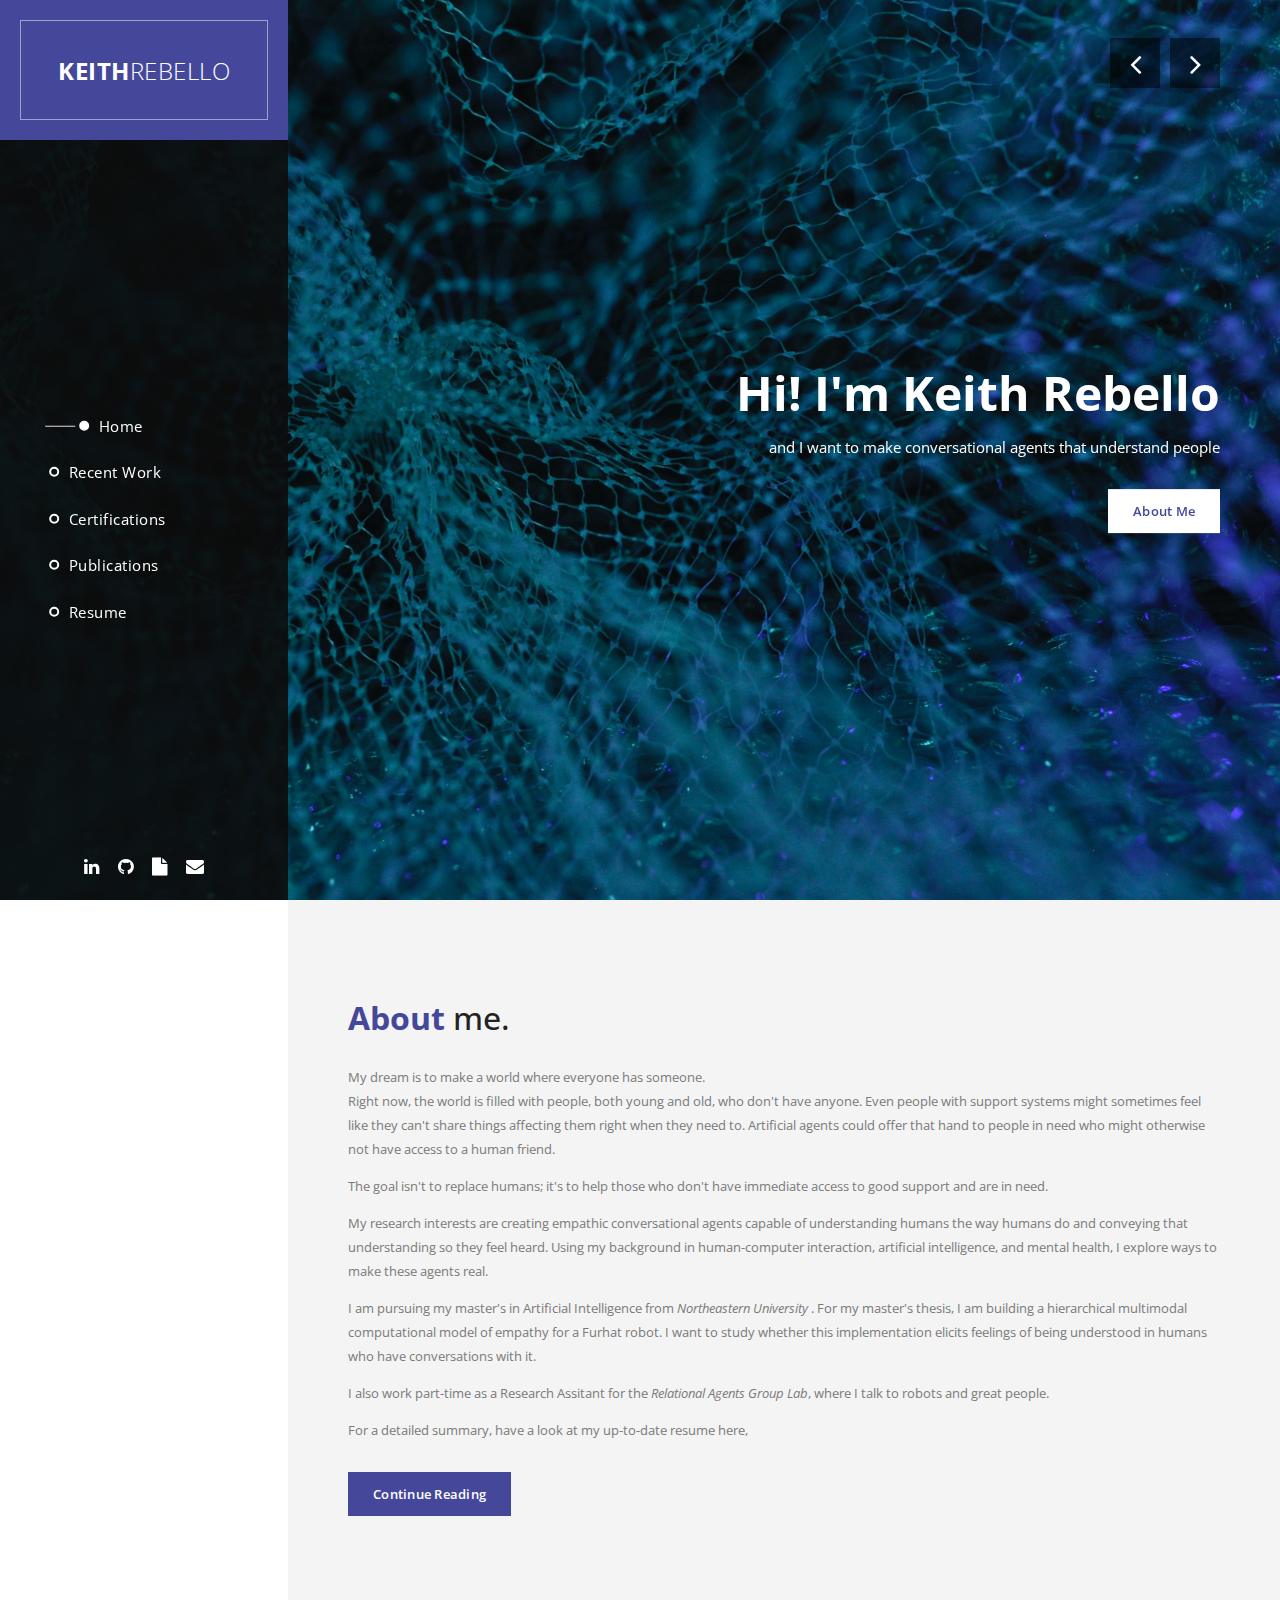
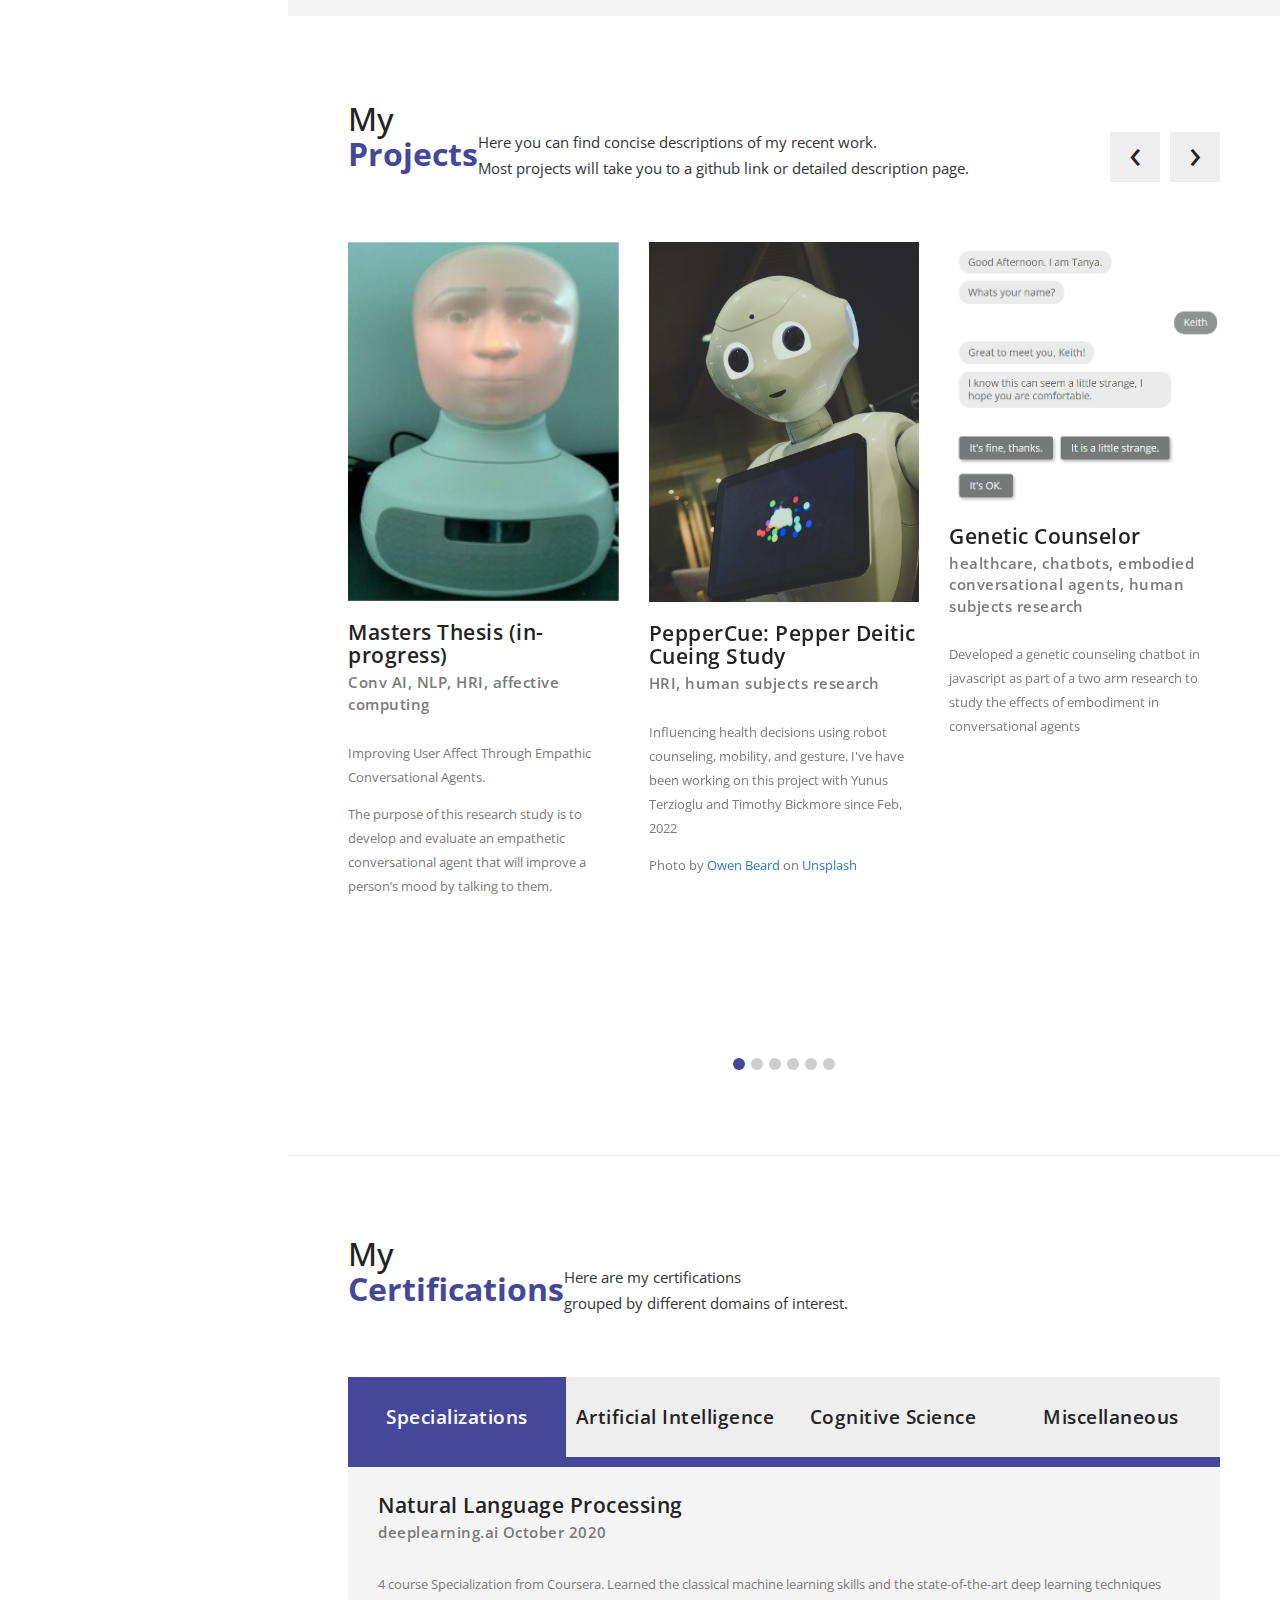
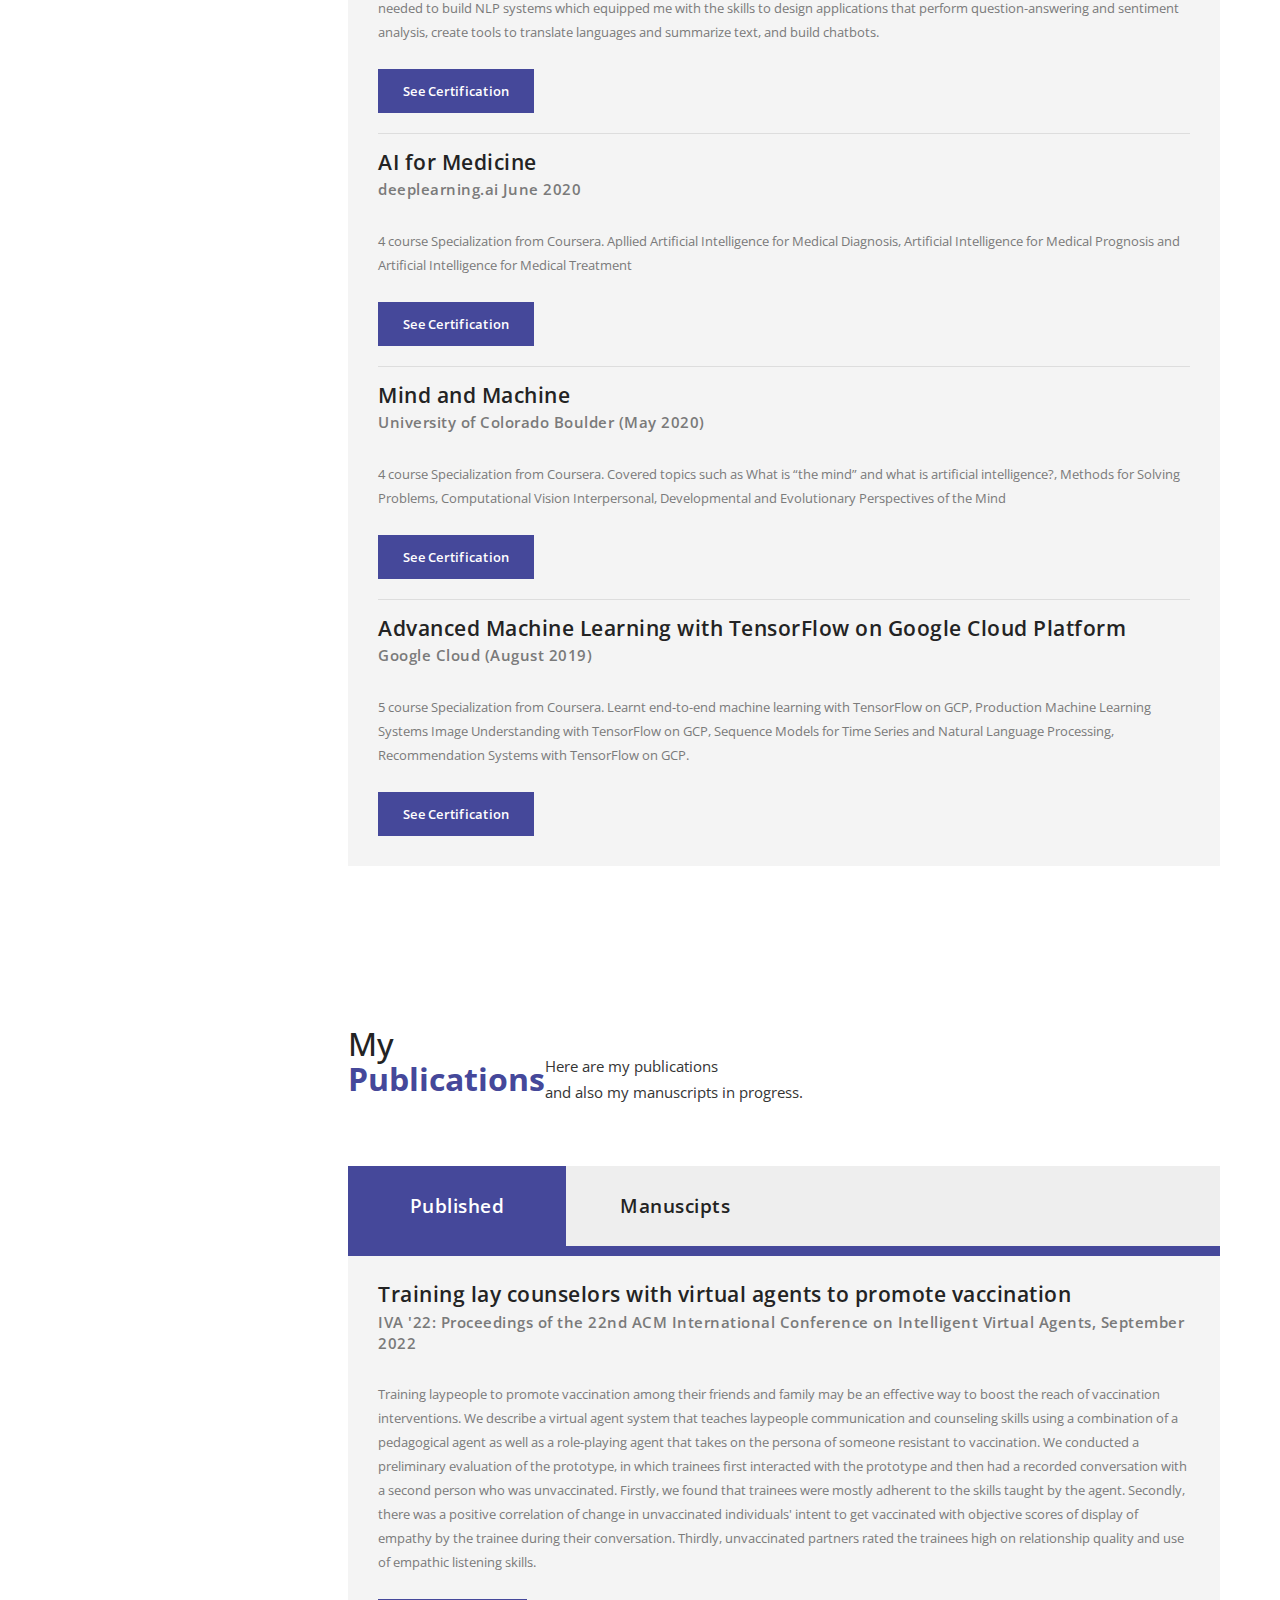
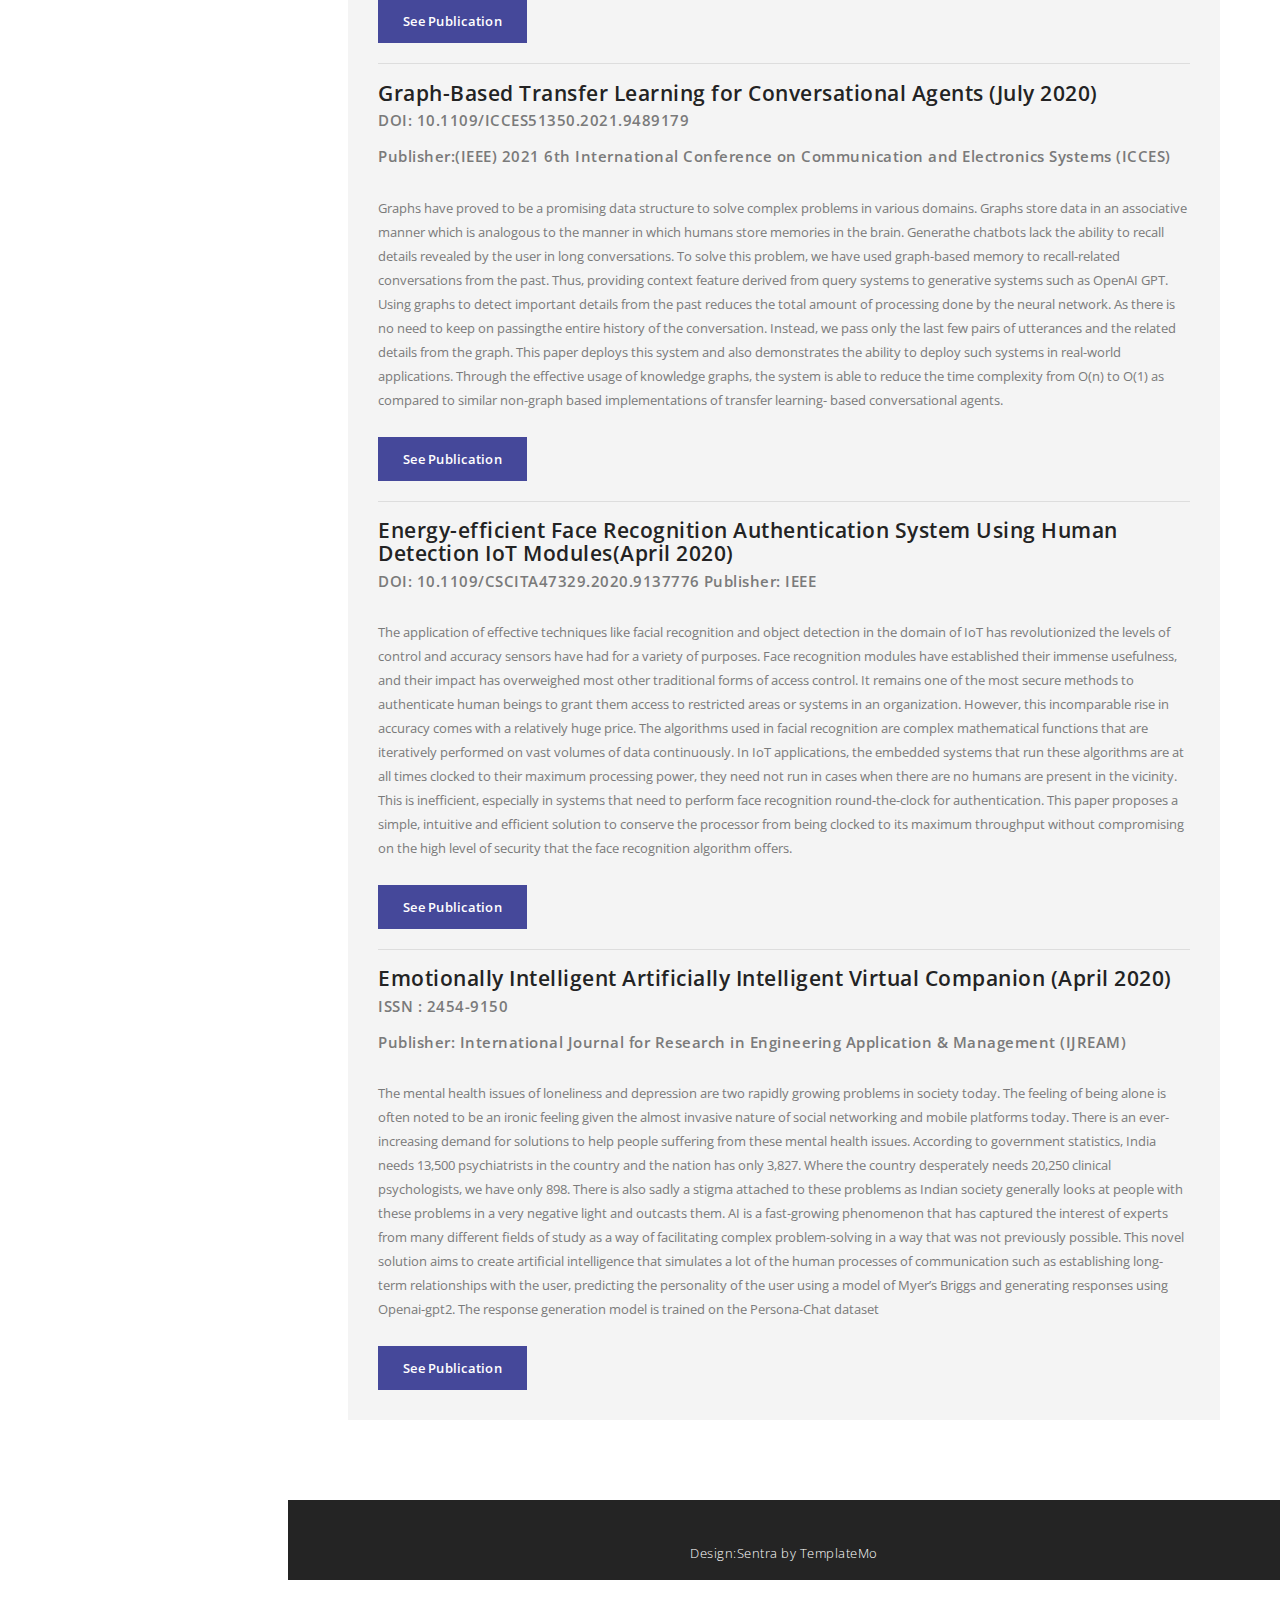
==== commit 0b12d388: "Update index.html" ====
--- a/index.html
+++ b/index.html
@@ -362,6 +362,8 @@
                                 <p>Created an Error Log Management Software that used Machine learning and Artificial Intelligence
                                     techniques to classify error logs using ELK. Developed in a team of 6.
                                     Reached the Grand Finals of a national Hackathon for the project. <br><em>Placed 3rd from 150,000 applicant teams</em></em></p>
+                                <p>Photo by <a href="https://unsplash.com/@markusspiske?utm_source=unsplash&utm_medium=referral&utm_content=creditCopyText">Markus Spiske</a> on <a href="https://unsplash.com/s/photos/code?utm_source=unsplash&utm_medium=referral&utm_content=creditCopyText">Unsplash</a>
+                                </p>
                             </div>
                         </div>
                         <div class="item">
@@ -375,11 +377,13 @@
                                 <h4>Sentiment Analysis using ULMFiT</h4>
                                 <span>NLP</span>
                                 <p>Built a bi-directional RNN classifier using the ULMFiT model by fastai to detect sentiment on the Twitter US Airlines Dataset.</p>
-                            </div>
-                        </div>
-                        <div class="item">
-                            <div class="image">
-                                <img src="img/jules-bss-VW-pFREtl0k-unsplash.jpg" alt="">
+                                <p>Photo by <a href="https://unsplash.com/@randomlies?utm_source=unsplash&utm_medium=referral&utm_content=creditCopyText">Ashim D’Silva</a> on <a href="https://unsplash.com/s/photos/airport?utm_source=unsplash&utm_medium=referral&utm_content=creditCopyText">Unsplash</a>
+                                </p>
+                            </div>
+                        </div>
+                        <div class="item">
+                            <div class="image">
+                                <img src="img/matthew-feeney-Nwkh-n6l25w-unsplash.jpg" alt="">
                                 <div class="featured-button button">
                                     <a href="https://github.com/keithRebello/knowledgeGraphQA">Continue Reading</a>
                                 </div>
@@ -388,6 +392,8 @@
                                 <h4>Knowledge Graph based QA system</h4>
                                 <span>NLP</span>
                                 <p>Developing a Question Answering system that is able to leverage knowledge graphs to respond to user questions.</p>
+                                <p>Photo by <a href="https://unsplash.com/@matt__feeney?utm_source=unsplash&utm_medium=referral&utm_content=creditCopyText">matthew Feeney</a> on <a href="https://unsplash.com/s/photos/knowledge?utm_source=unsplash&utm_medium=referral&utm_content=creditCopyText">Unsplash</a>
+                                </p>
                             </div>
                         </div>
                         <div class="item">
@@ -401,6 +407,8 @@
                                 <h4>Abstract Summarizer</h4>
                                 <span>NLP</span>
                                 <p>Built an abstract summarizer which can summarize large texts using transformers from the huggingface library</p>
+                                <p>Photo by <a href="https://unsplash.com/@impatrickt?utm_source=unsplash&utm_medium=referral&utm_content=creditCopyText">Patrick Tomasso</a> on <a href="https://unsplash.com/s/photos/knowledge?utm_source=unsplash&utm_medium=referral&utm_content=creditCopyText">Unsplash</a>
+                                </p>
                             </div>
                         </div>
                         <div class="item">
@@ -414,6 +422,8 @@
                                 <h4>Text Summarizer</h4>
                                 <span>NLP</span>
                                 <p>Built a simple text summarizer for short texts built from scratch and also using gensim for comparison.</p>
+                                <p>Photo by <a href="https://unsplash.com/@anniespratt?utm_source=unsplash&utm_medium=referral&utm_content=creditCopyText">Annie Spratt</a> on <a href="https://unsplash.com/s/photos/papers?utm_source=unsplash&utm_medium=referral&utm_content=creditCopyText">Unsplash</a>
+                                </p>
                             </div>
                         </div>
                         <div class="item">
@@ -427,6 +437,8 @@
                                 <h4>Door Locking Mechanism</h4>
                                 <span>IoT</span>
                                 <p>Developed an automatic door locking mechanism using ESP32, ESP8266, arduino and a Raspberry pi nano.</p>
+                                <p>Photo by <a href="https://unsplash.com/@jamessutton_photography?utm_source=unsplash&utm_medium=referral&utm_content=creditCopyText">James Sutton</a> on <a href="https://unsplash.com/@jamessutton_photography?utm_source=unsplash&utm_medium=referral&utm_content=creditCopyText">Unsplash</a>
+                                </p>
                             </div>
                         </div>
                         <div class="item">
@@ -440,6 +452,8 @@
                                 <h4>Indoor Positioning System</h4>
                                 <span>IoT</span>
                                 <p>Created an indoor Positioning system using ESP32, Raspbeerry pi nano and Python/p>
+                                <p>Photo by <a href="https://unsplash.com/@sylwiabartyzel?utm_source=unsplash&utm_medium=referral&utm_content=creditCopyText">Sylwia Bartyzel</a> on <a href="https://unsplash.com/@sylwiabartyzel?utm_source=unsplash&utm_medium=referral&utm_content=creditCopyText">Unsplash</a>
+                                </p>
                             </div>
                         </div>
                         <div class="item">
@@ -854,6 +868,19 @@
                                             <div class="item">
                                                 
                                                 <div class="text-content">
+                                                    <h4>Training lay counselors with virtual agents to promote vaccination</h4>
+                                                    <span>IVA '22: Proceedings of the 22nd ACM International Conference on Intelligent Virtual Agents, September 2022 </span>
+                                                    <p>Training laypeople to promote vaccination among their friends and family may be an effective way to boost the reach of vaccination interventions. We describe a virtual agent system that teaches laypeople communication and counseling skills using a combination of a pedagogical agent as well as a role-playing agent that takes on the persona of someone resistant to vaccination. We conducted a preliminary evaluation of the prototype, in which trainees first interacted with the prototype and then had a recorded conversation with a second person who was unvaccinated. Firstly, we found that trainees were mostly adherent to the skills taught by the agent. Secondly, there was a positive correlation of change in unvaccinated individuals' intent to get vaccinated with objective scores of display of empathy by the trainee during their conversation. Thirdly, unvaccinated partners rated the trainees high on relationship quality and use of empathic listening skills.</p>
+                                                    <div class="accent-button button">
+                                                        <a href="https://dl.acm.org/doi/abs/10.1145/3514197.3549679">See Publication</a>
+                                                    </div>
+                                                </div>
+                                            </div>
+                                        </li>
+                                        <li>
+                                            <div class="item">
+                                                
+                                                <div class="text-content">
                                                     <h4>Graph-Based Transfer Learning for Conversational Agents (July 2020)</h4>
                                                     <span>DOI: 10.1109/ICCES51350.2021.9489179 </span>
                                                     <span>Publisher:(IEEE) 2021 6th International Conference on Communication and Electronics Systems (ICCES)</span>
@@ -912,34 +939,12 @@
                                             <div class="item">
                                                 
                                                 <div class="text-content">
-                                                    <h4>Factual Vs. Non-Factual Question-Answering Classification and Dataset.</h4>
-                                                </div>
-                                            </div>
-                                        </li>
-                                        <li>
-                                            <div class="item">
-                                                
-                                                <div class="text-content">
-                                                    <h4>MYK: A Graph Based Emotional Intelligent Long-Term Virtual Dialogue Management System</h4>
-                                                </div>
-                                            </div>
-                                        </li>
-                                        <li>
-                                            <div class="item">
-                                                
-                                                <div class="text-content">
-                                                    <h4>A Survey of Artificial General Intelligence Tools and Techniques</h4>
-                                                </div>
-                                            </div>
-                                        </li>
-                                        <li>
-                                            <div class="item">
-                                                
-                                                <div class="text-content">
-                                                    <h4>A Review on Artificial General Intelligence Research</h4>
-                                                </div>
-                                            </div>
-                                        </li>                               
+                                                    <h4>Influencing Health Decisions using Robot Counseling, Mobility, and Gesture</h4>
+                                                    <a href="KeithHRIwritingSample.pdf">See Manuscipt</a>
+                                                </div>
+                                            </div>
+                                        </li>
+                                                                    
                                     </ul>
                                 </div>
                             </section> 
@@ -949,6 +954,22 @@
             </section>
             <section class="footer">
                 <p>Design:Sentra by TemplateMo</p>
+                <p>pictures used in the carousel:</p>
+                <ul>
+                    <li>
+                        <p>Photo by <a href="https://unsplash.com/@possessedphotography?utm_source=unsplash&utm_medium=referral&utm_content=creditCopyText">Possessed Photography</a> on <a href="https://unsplash.com/s/photos/robot?utm_source=unsplash&utm_medium=referral&utm_content=creditCopyText">Unsplash</a>
+                        </p>
+                    </li>
+                    <li>
+                        <p>
+                            Photo by <a href="https://unsplash.com/@urielsc26?utm_source=unsplash&utm_medium=referral&utm_content=creditCopyText">Uriel SC</a> on <a href="https://unsplash.com/s/photos/network?utm_source=unsplash&utm_medium=referral&utm_content=creditCopyText">Unsplash</a>
+                        </p>
+                    </li>
+                    <li>
+                        <p>Photo by <a href="https://unsplash.com/@aaronburden?utm_source=unsplash&utm_medium=referral&utm_content=creditCopyText">Aaron Burden</a> on <a href="https://unsplash.com/s/photos/writing?utm_source=unsplash&utm_medium=referral&utm_content=creditCopyText">Unsplash</a>                            
+                        </p>
+                    </li>
+                </ul>
             </section>
         </div>
 
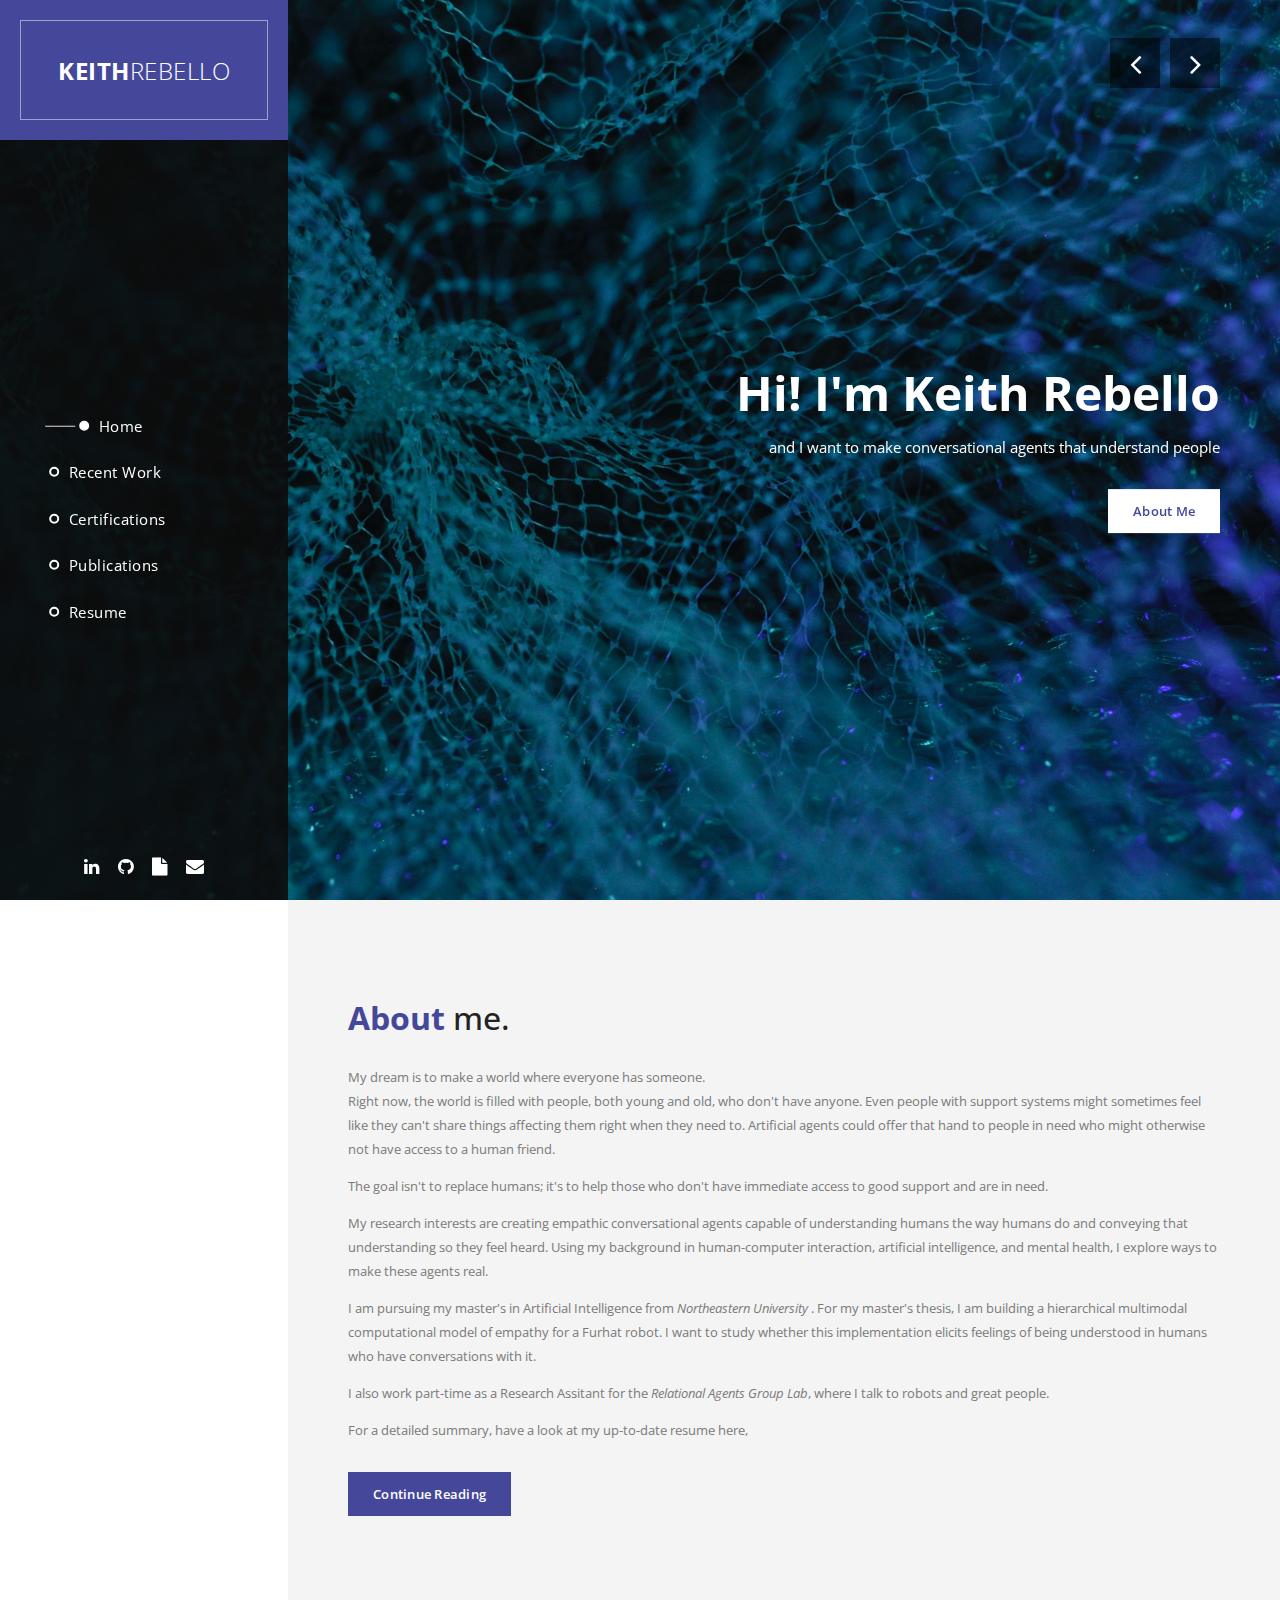
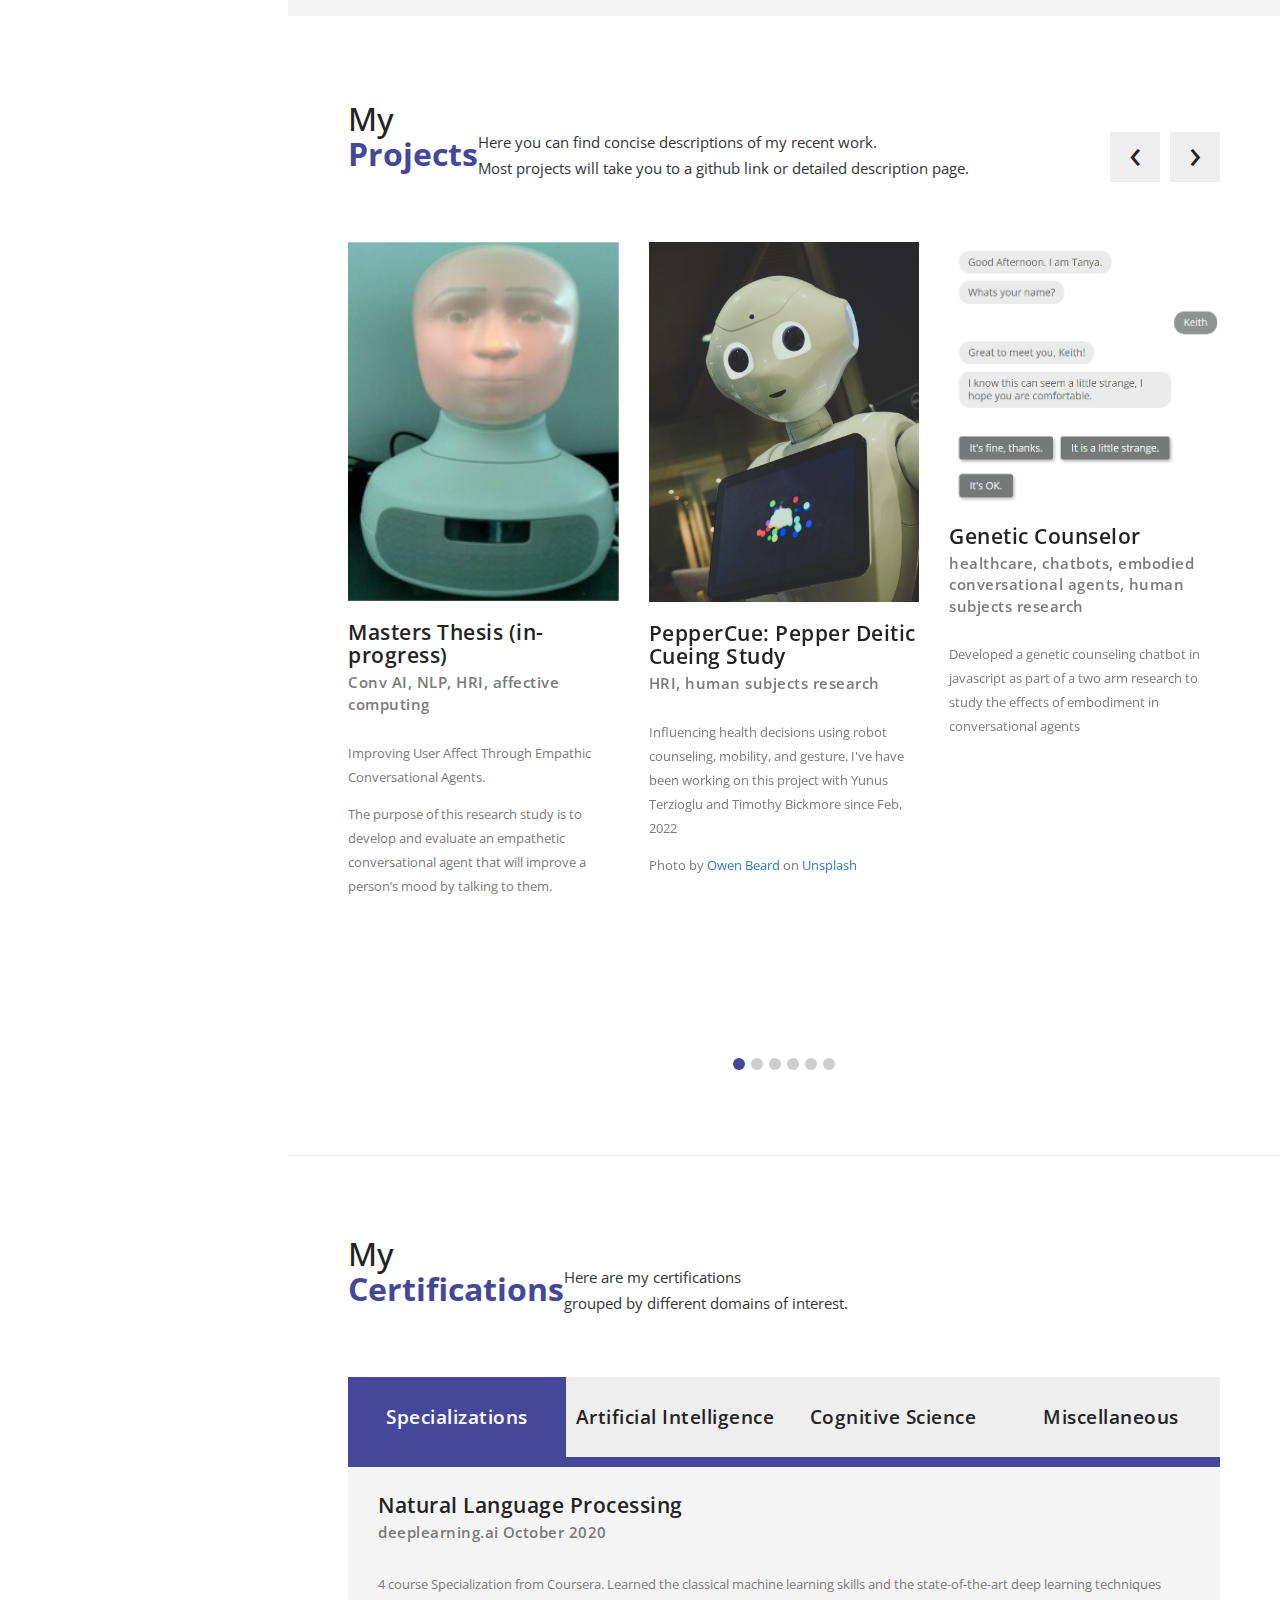
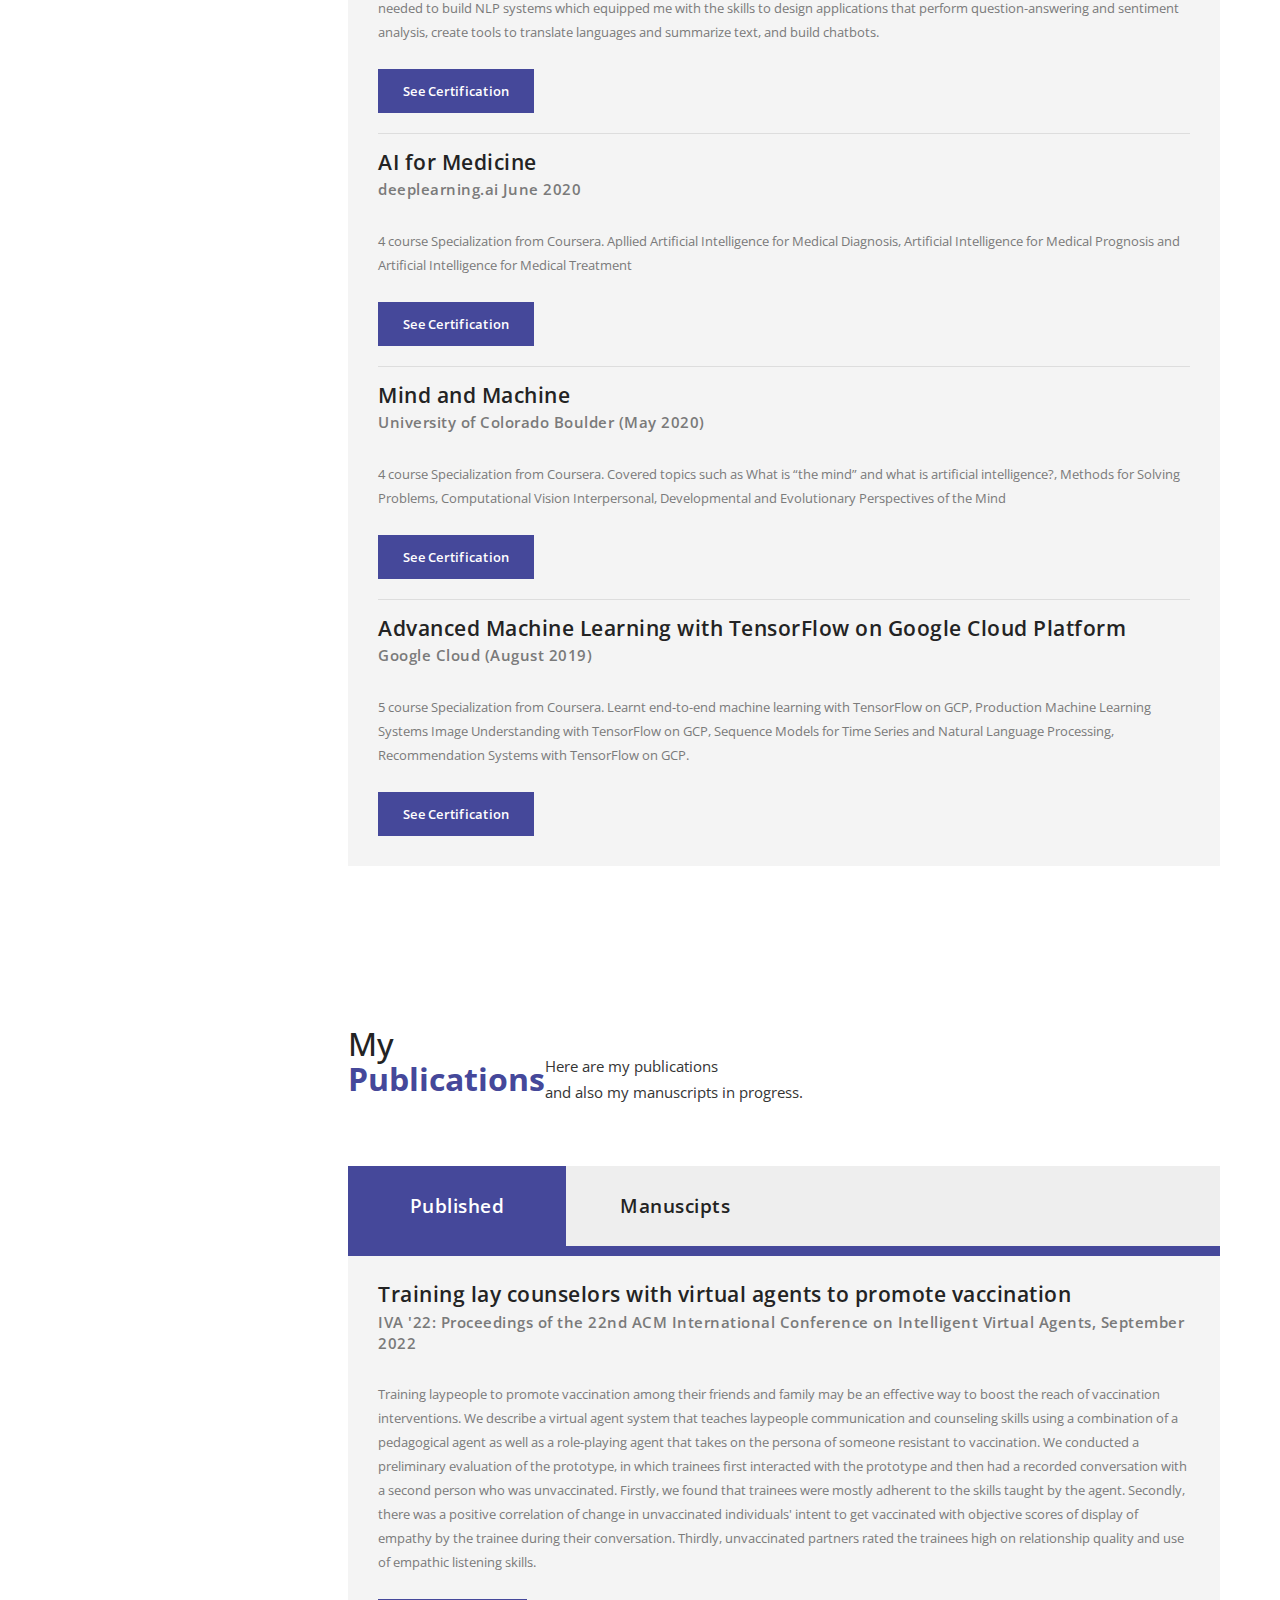
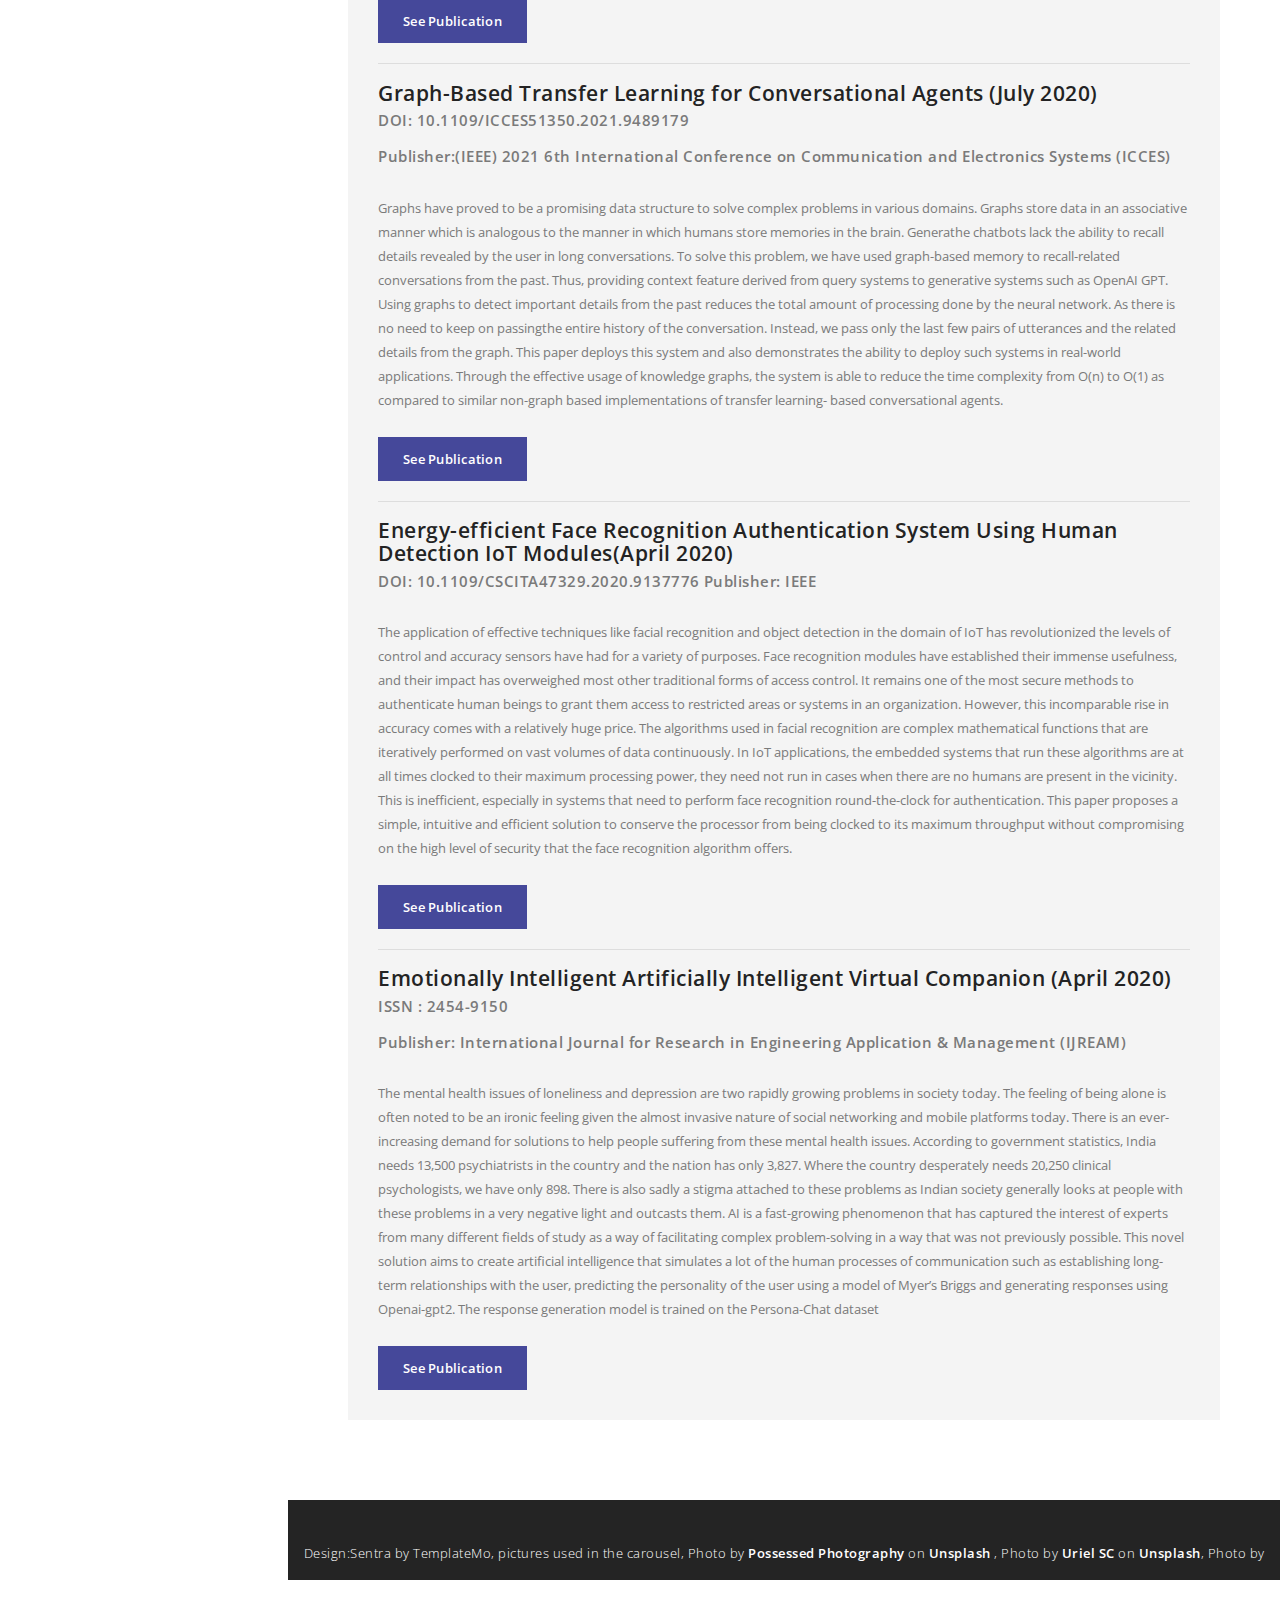
==== commit 0bad7ccc: "Update index.html" ====
--- a/index.html
+++ b/index.html
@@ -49,6 +49,7 @@
                         <li><a href="#blog">Certifications</a></li>
                         <li><a href="#blog1">Publications</a></li>
                         <li><a href="resume.html">Resume</a></li>
+                        <li><a href="personal.html">Personal</a></li>
                     </ul>
                 </nav>
             </div>
@@ -953,23 +954,7 @@
                 </div>
             </section>
             <section class="footer">
-                <p>Design:Sentra by TemplateMo</p>
-                <p>pictures used in the carousel:</p>
-                <ul>
-                    <li>
-                        <p>Photo by <a href="https://unsplash.com/@possessedphotography?utm_source=unsplash&utm_medium=referral&utm_content=creditCopyText">Possessed Photography</a> on <a href="https://unsplash.com/s/photos/robot?utm_source=unsplash&utm_medium=referral&utm_content=creditCopyText">Unsplash</a>
-                        </p>
-                    </li>
-                    <li>
-                        <p>
-                            Photo by <a href="https://unsplash.com/@urielsc26?utm_source=unsplash&utm_medium=referral&utm_content=creditCopyText">Uriel SC</a> on <a href="https://unsplash.com/s/photos/network?utm_source=unsplash&utm_medium=referral&utm_content=creditCopyText">Unsplash</a>
-                        </p>
-                    </li>
-                    <li>
-                        <p>Photo by <a href="https://unsplash.com/@aaronburden?utm_source=unsplash&utm_medium=referral&utm_content=creditCopyText">Aaron Burden</a> on <a href="https://unsplash.com/s/photos/writing?utm_source=unsplash&utm_medium=referral&utm_content=creditCopyText">Unsplash</a>                            
-                        </p>
-                    </li>
-                </ul>
+                <p>Design:Sentra by TemplateMo, pictures used in the carousel, Photo by <a href="https://unsplash.com/@possessedphotography?utm_source=unsplash&utm_medium=referral&utm_content=creditCopyText">Possessed Photography</a> on <a href="https://unsplash.com/s/photos/robot?utm_source=unsplash&utm_medium=referral&utm_content=creditCopyText">Unsplash</a> , Photo by <a href="https://unsplash.com/@urielsc26?utm_source=unsplash&utm_medium=referral&utm_content=creditCopyText">Uriel SC</a> on <a href="https://unsplash.com/s/photos/network?utm_source=unsplash&utm_medium=referral&utm_content=creditCopyText">Unsplash</a>, Photo by <a href="https://unsplash.com/@aaronburden?utm_source=unsplash&utm_medium=referral&utm_content=creditCopyText">Aaron Burden</a> on <a href="https://unsplash.com/s/photos/writing?utm_source=unsplash&utm_medium=referral&utm_content=creditCopyText">Unsplash</a></p>
             </section>
         </div>
 
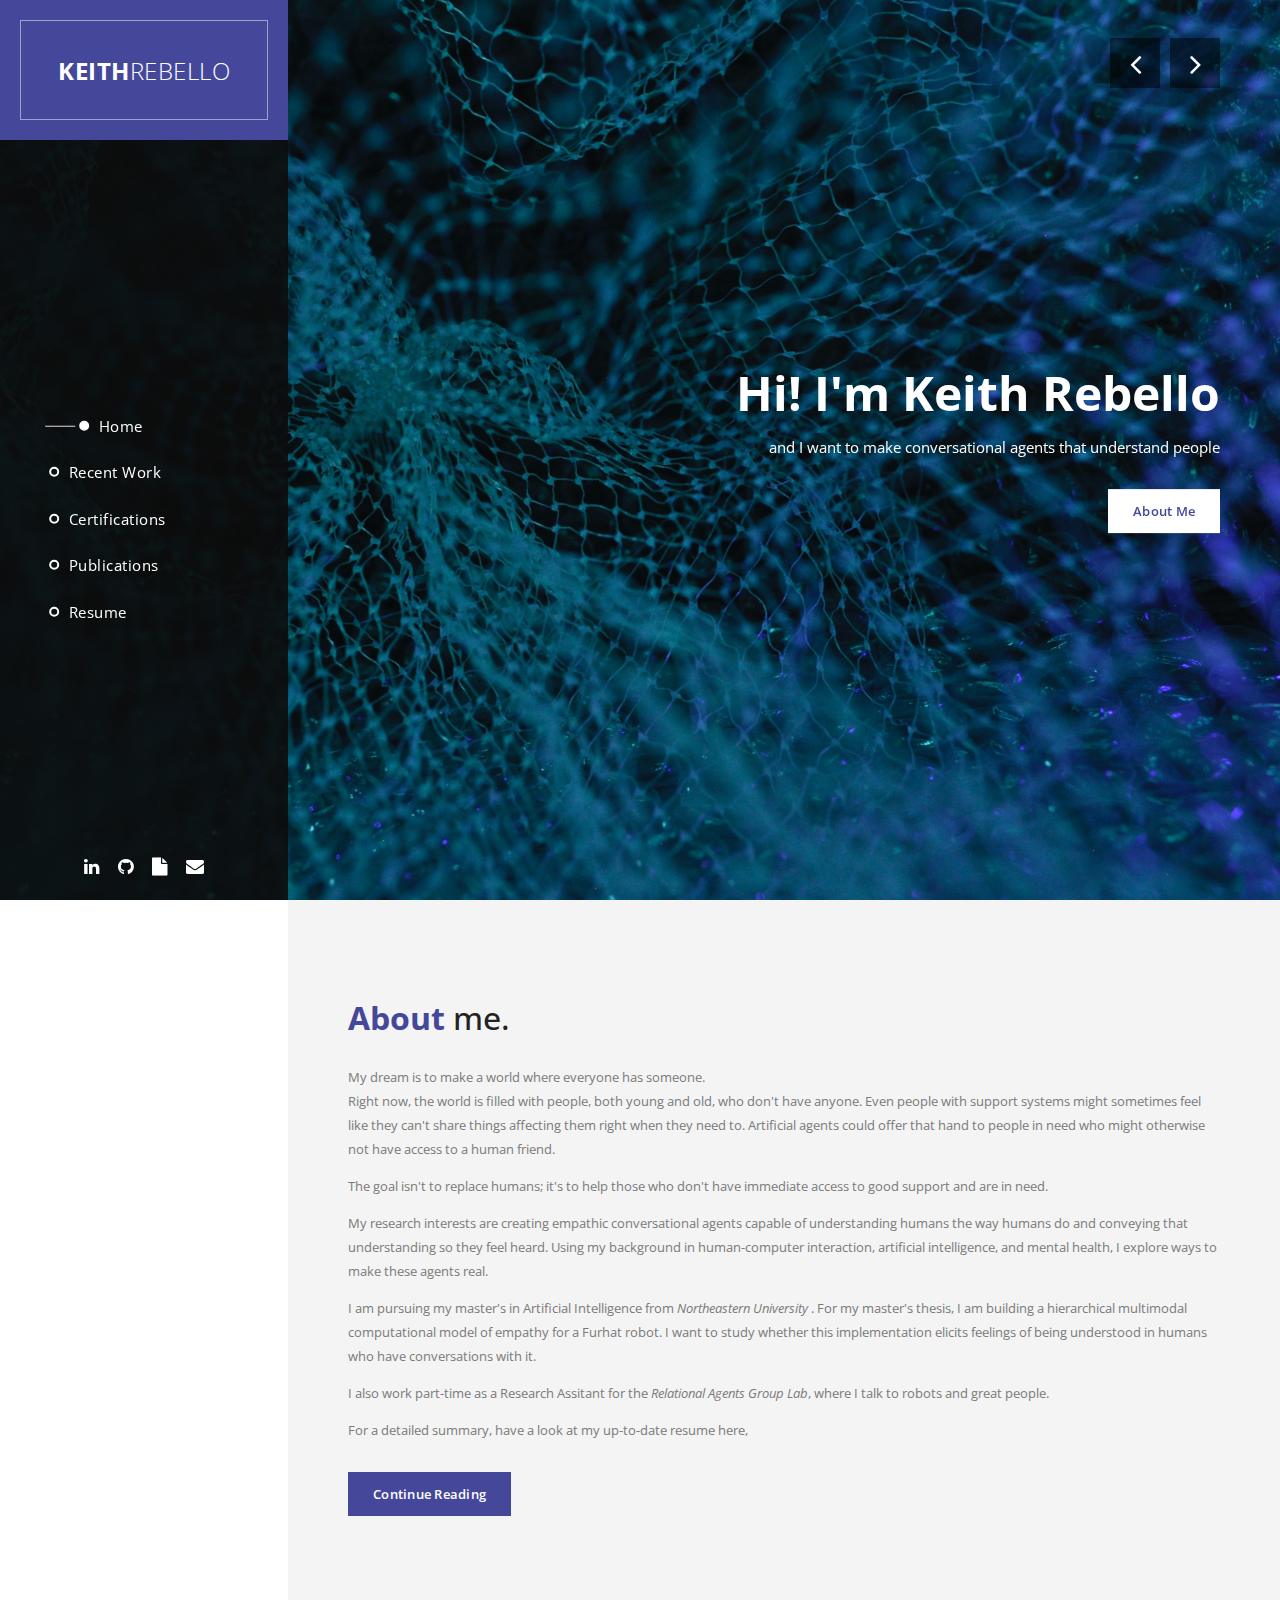
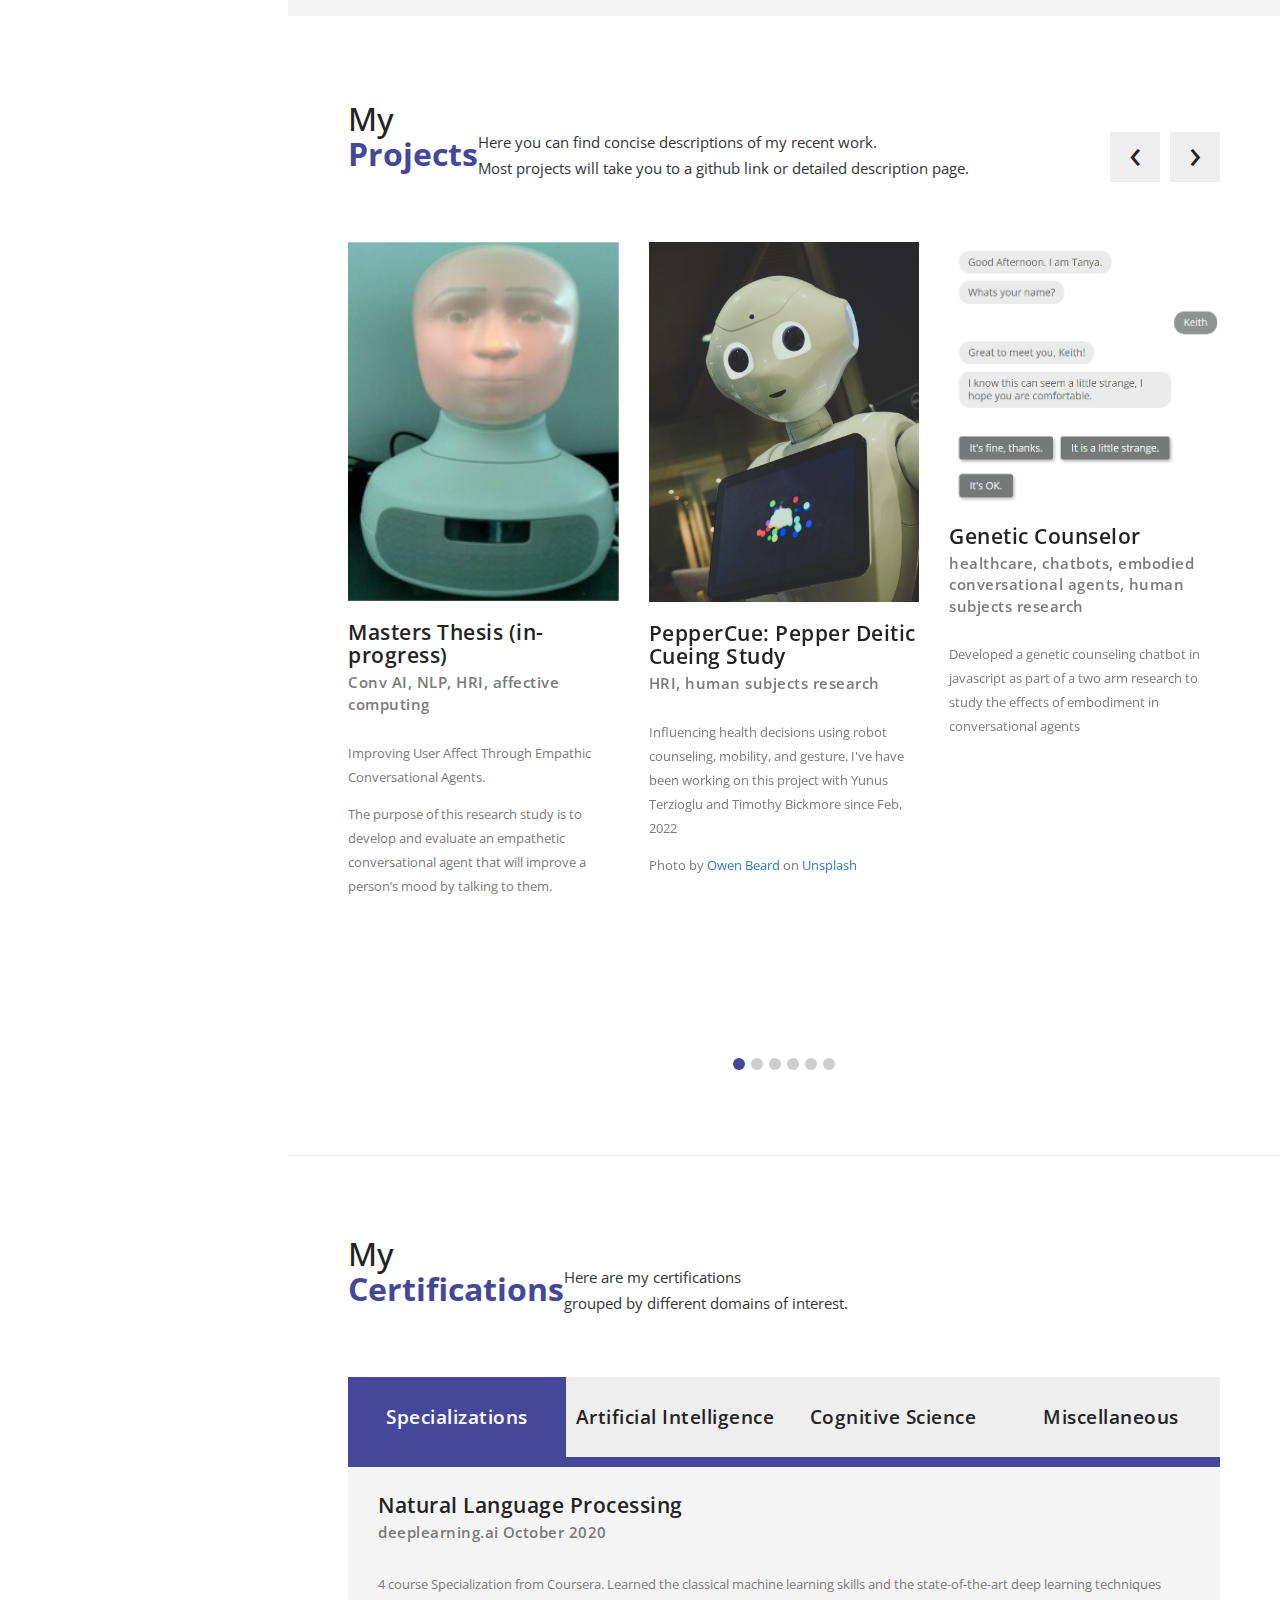
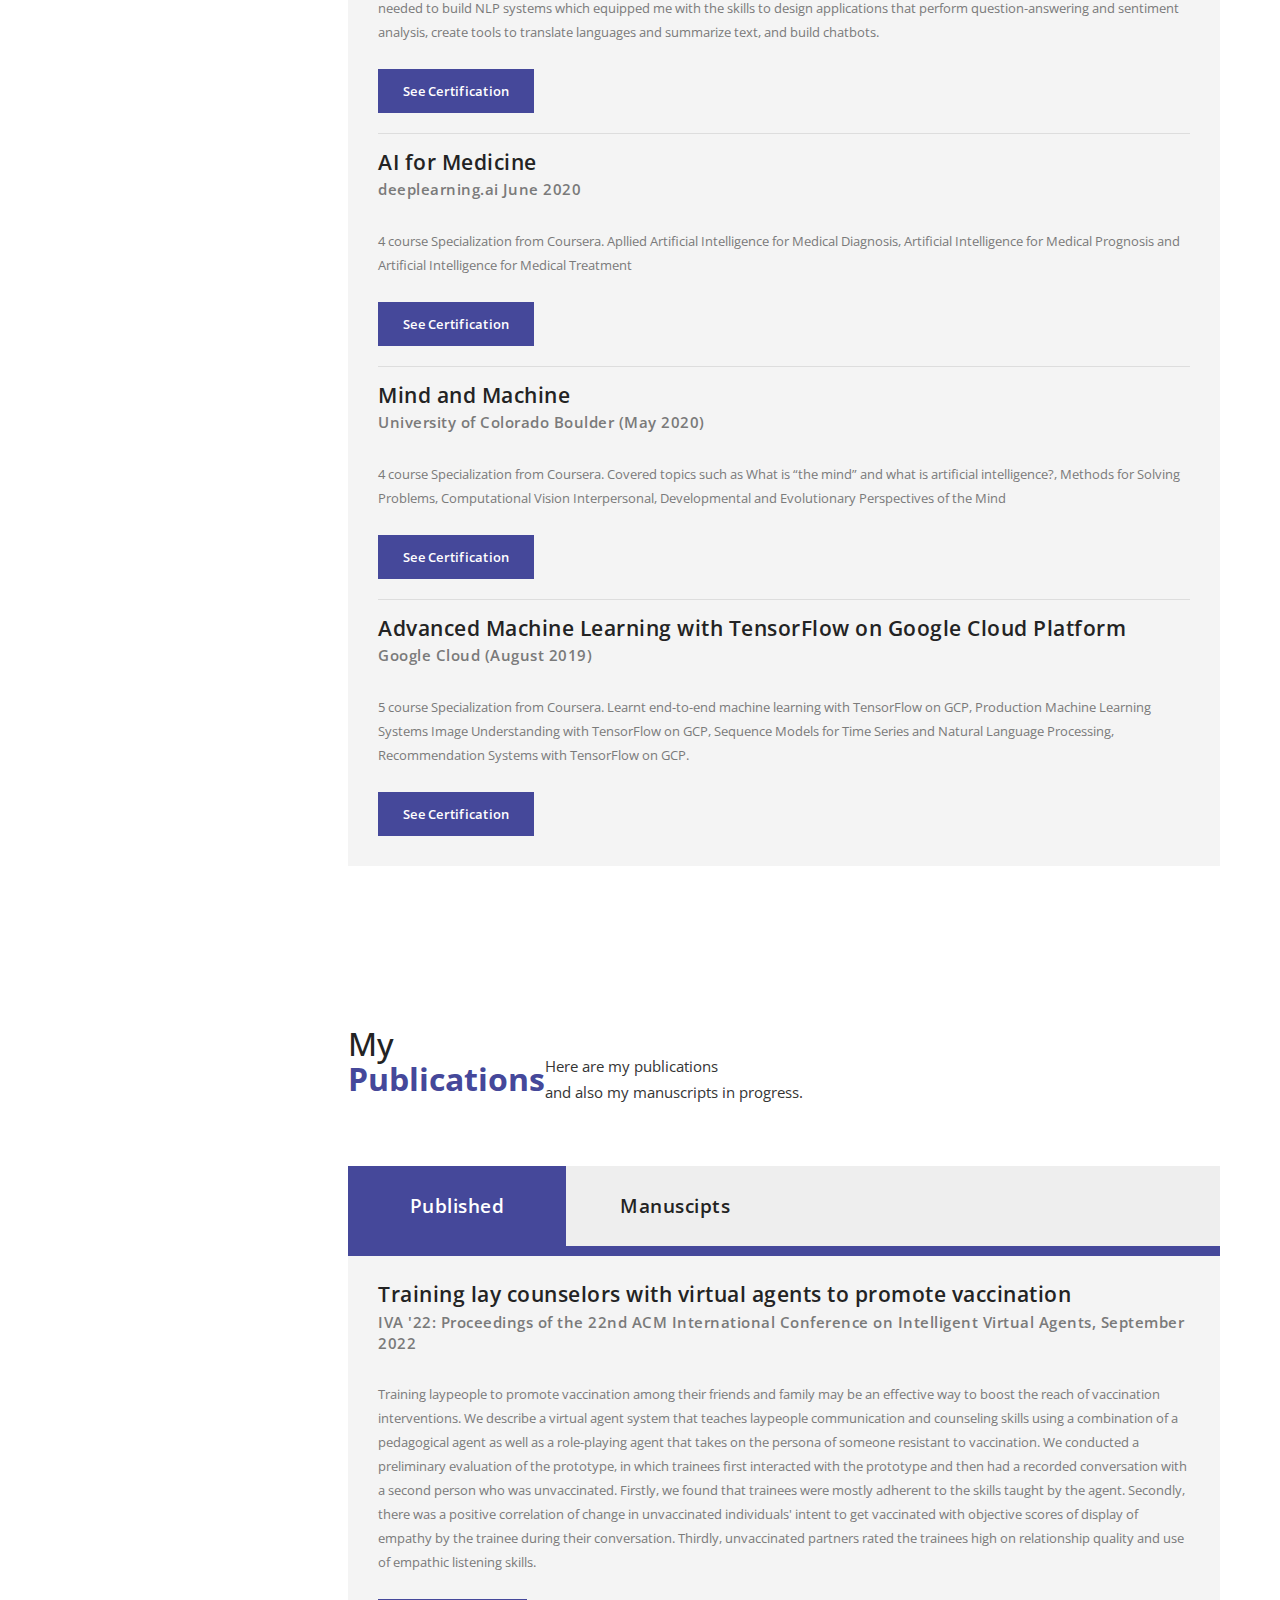
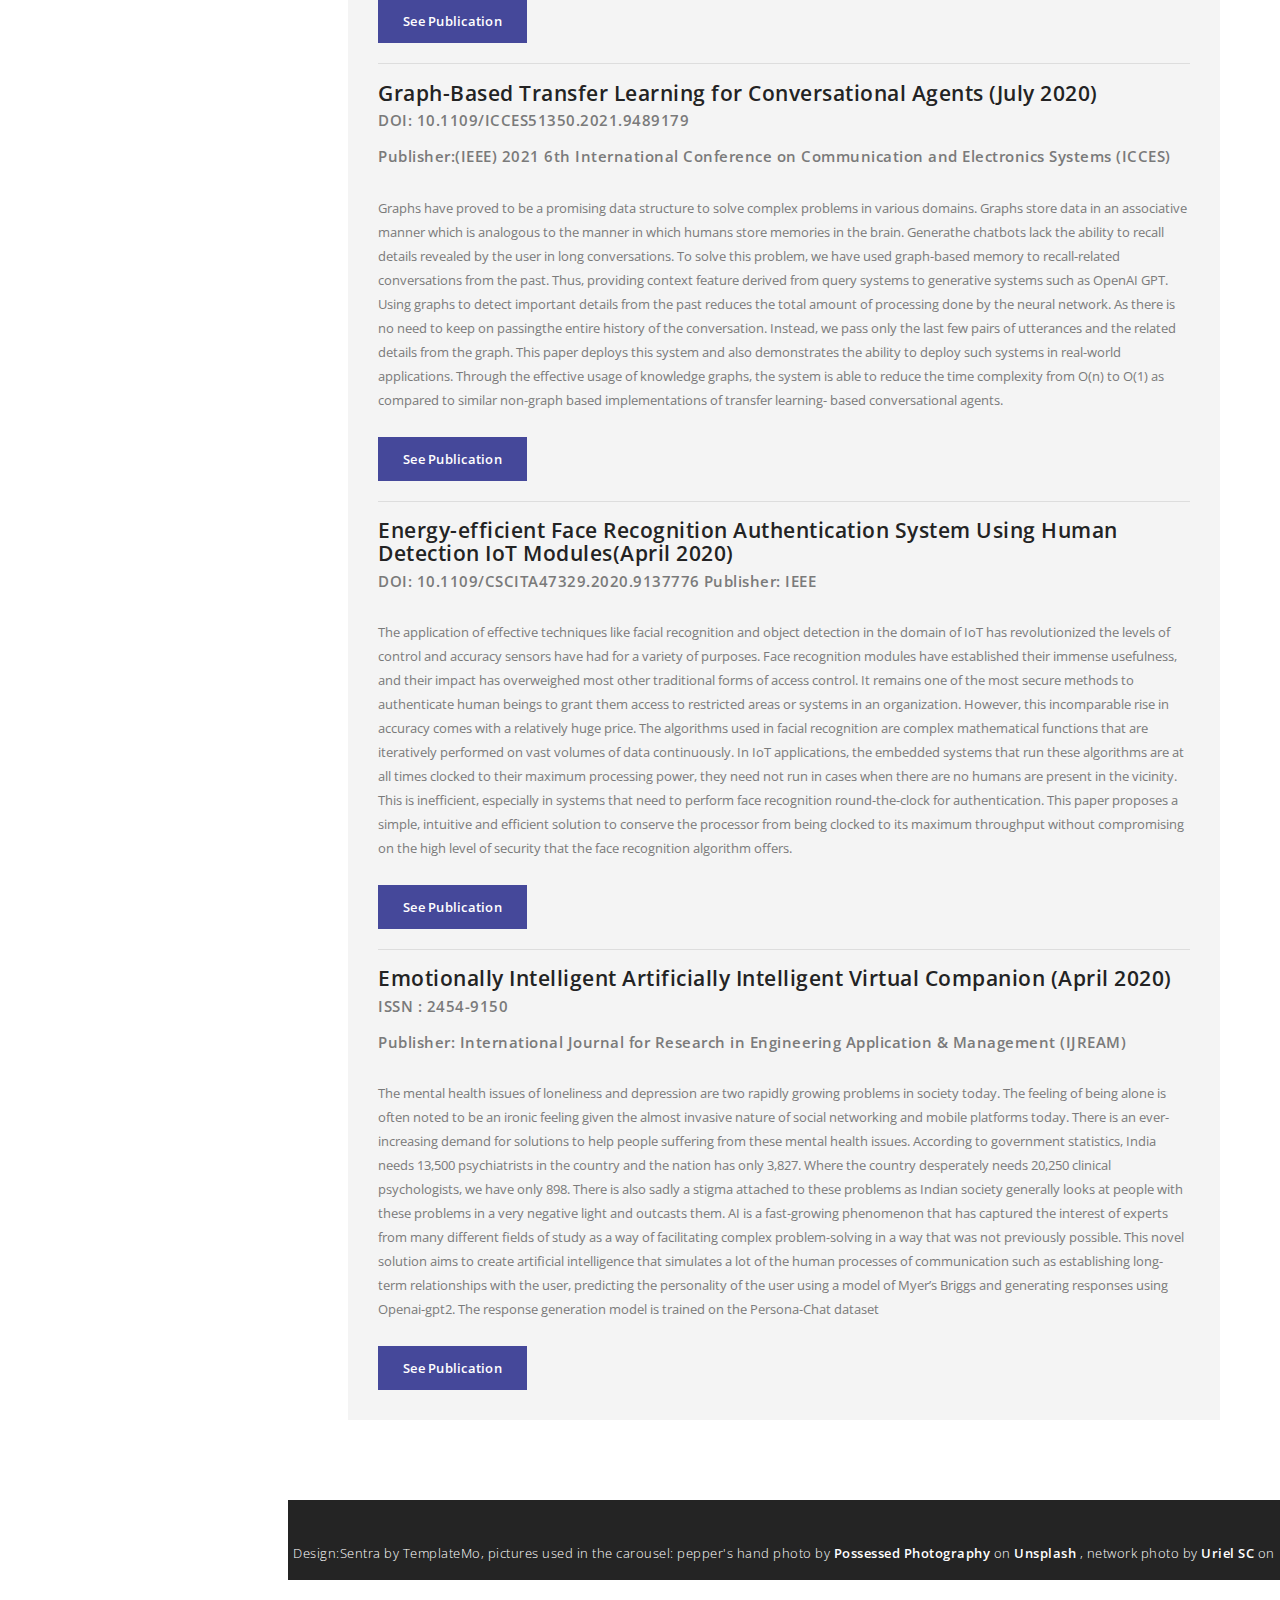
==== commit 4dab1002: "changed hri and index" ====
--- a/index.html
+++ b/index.html
@@ -954,7 +954,7 @@
                 </div>
             </section>
             <section class="footer">
-                <p>Design:Sentra by TemplateMo, pictures used in the carousel, Photo by <a href="https://unsplash.com/@possessedphotography?utm_source=unsplash&utm_medium=referral&utm_content=creditCopyText">Possessed Photography</a> on <a href="https://unsplash.com/s/photos/robot?utm_source=unsplash&utm_medium=referral&utm_content=creditCopyText">Unsplash</a> , Photo by <a href="https://unsplash.com/@urielsc26?utm_source=unsplash&utm_medium=referral&utm_content=creditCopyText">Uriel SC</a> on <a href="https://unsplash.com/s/photos/network?utm_source=unsplash&utm_medium=referral&utm_content=creditCopyText">Unsplash</a>, Photo by <a href="https://unsplash.com/@aaronburden?utm_source=unsplash&utm_medium=referral&utm_content=creditCopyText">Aaron Burden</a> on <a href="https://unsplash.com/s/photos/writing?utm_source=unsplash&utm_medium=referral&utm_content=creditCopyText">Unsplash</a></p>
+                <p>Design:Sentra by TemplateMo, pictures used in the carousel: pepper's hand photo by <a href="https://unsplash.com/@possessedphotography?utm_source=unsplash&utm_medium=referral&utm_content=creditCopyText">Possessed Photography</a> on <a href="https://unsplash.com/s/photos/robot?utm_source=unsplash&utm_medium=referral&utm_content=creditCopyText">Unsplash</a> , network photo by <a href="https://unsplash.com/@urielsc26?utm_source=unsplash&utm_medium=referral&utm_content=creditCopyText">Uriel SC</a> on <a href="https://unsplash.com/s/photos/network?utm_source=unsplash&utm_medium=referral&utm_content=creditCopyText">Unsplash</a>, and pen on paper photo by <a href="https://unsplash.com/@aaronburden?utm_source=unsplash&utm_medium=referral&utm_content=creditCopyText">Aaron Burden</a> on <a href="https://unsplash.com/s/photos/writing?utm_source=unsplash&utm_medium=referral&utm_content=creditCopyText">Unsplash</a></p>
             </section>
         </div>
 
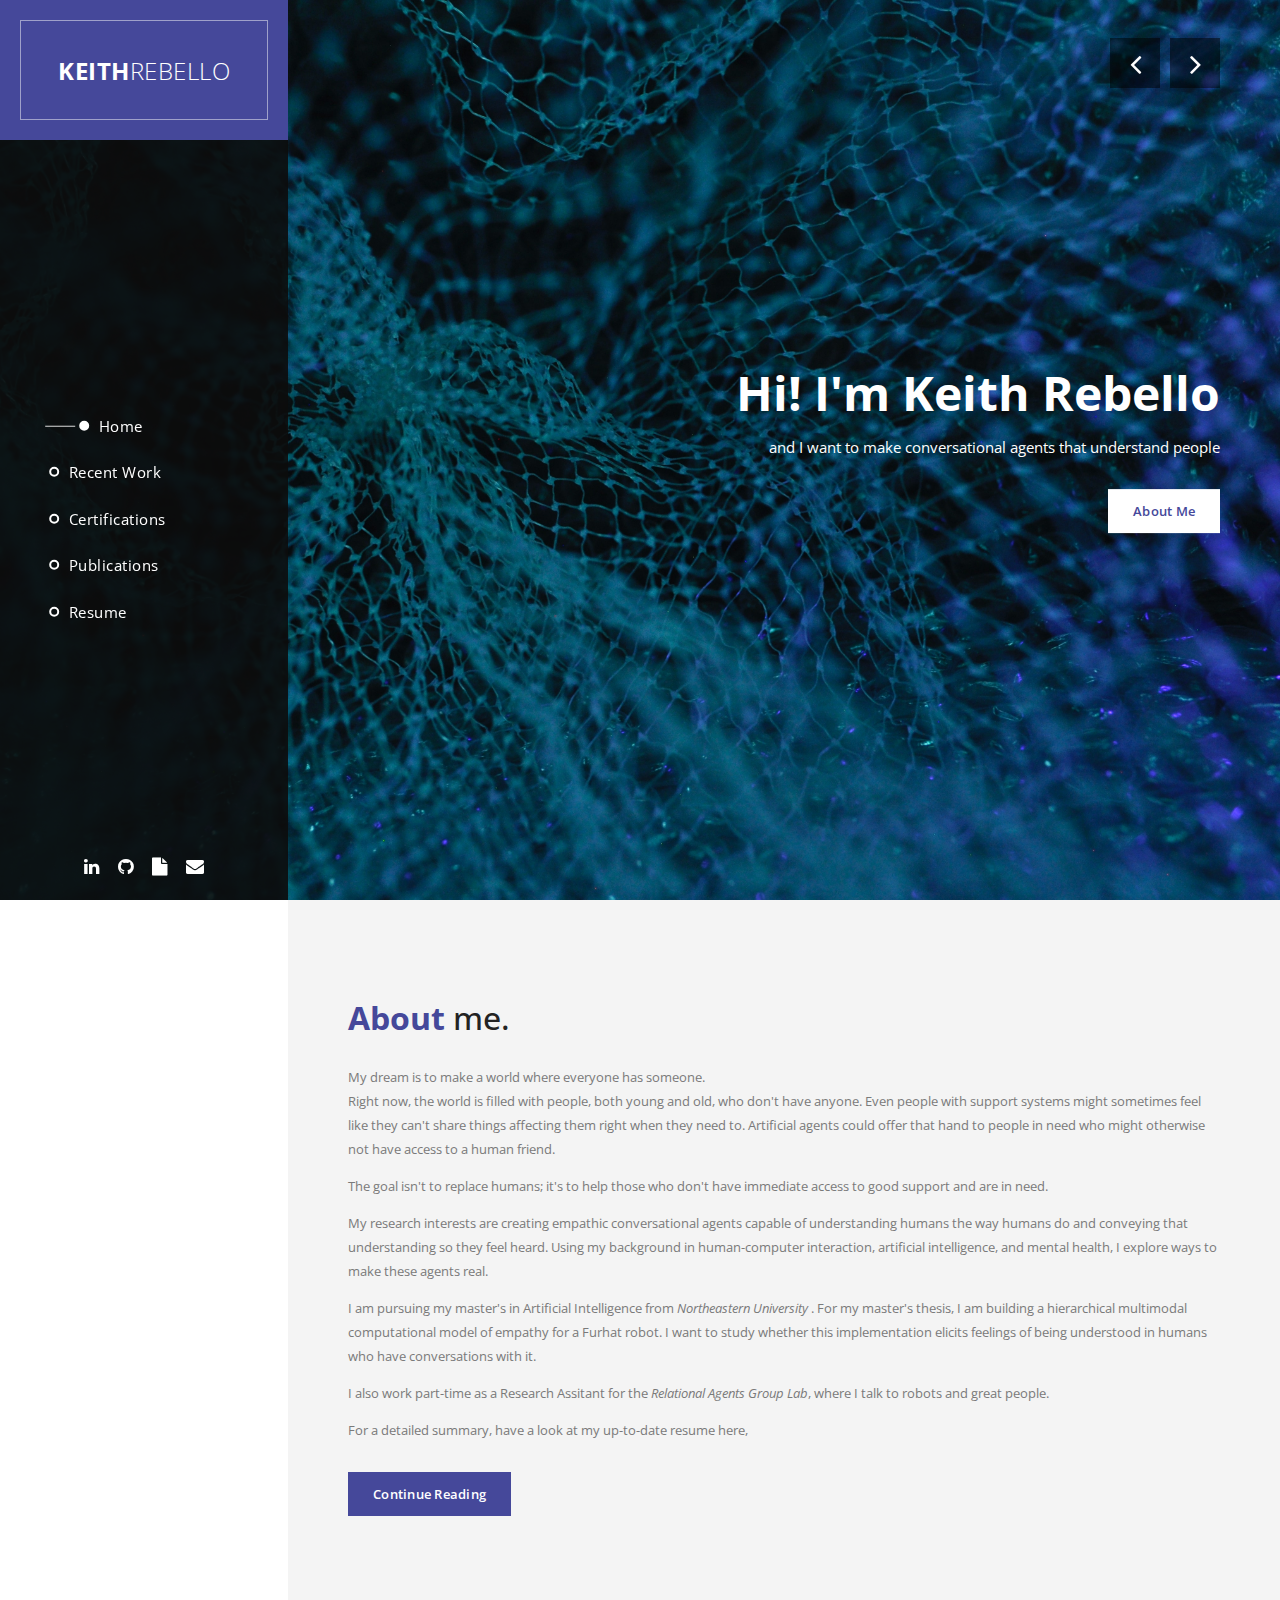
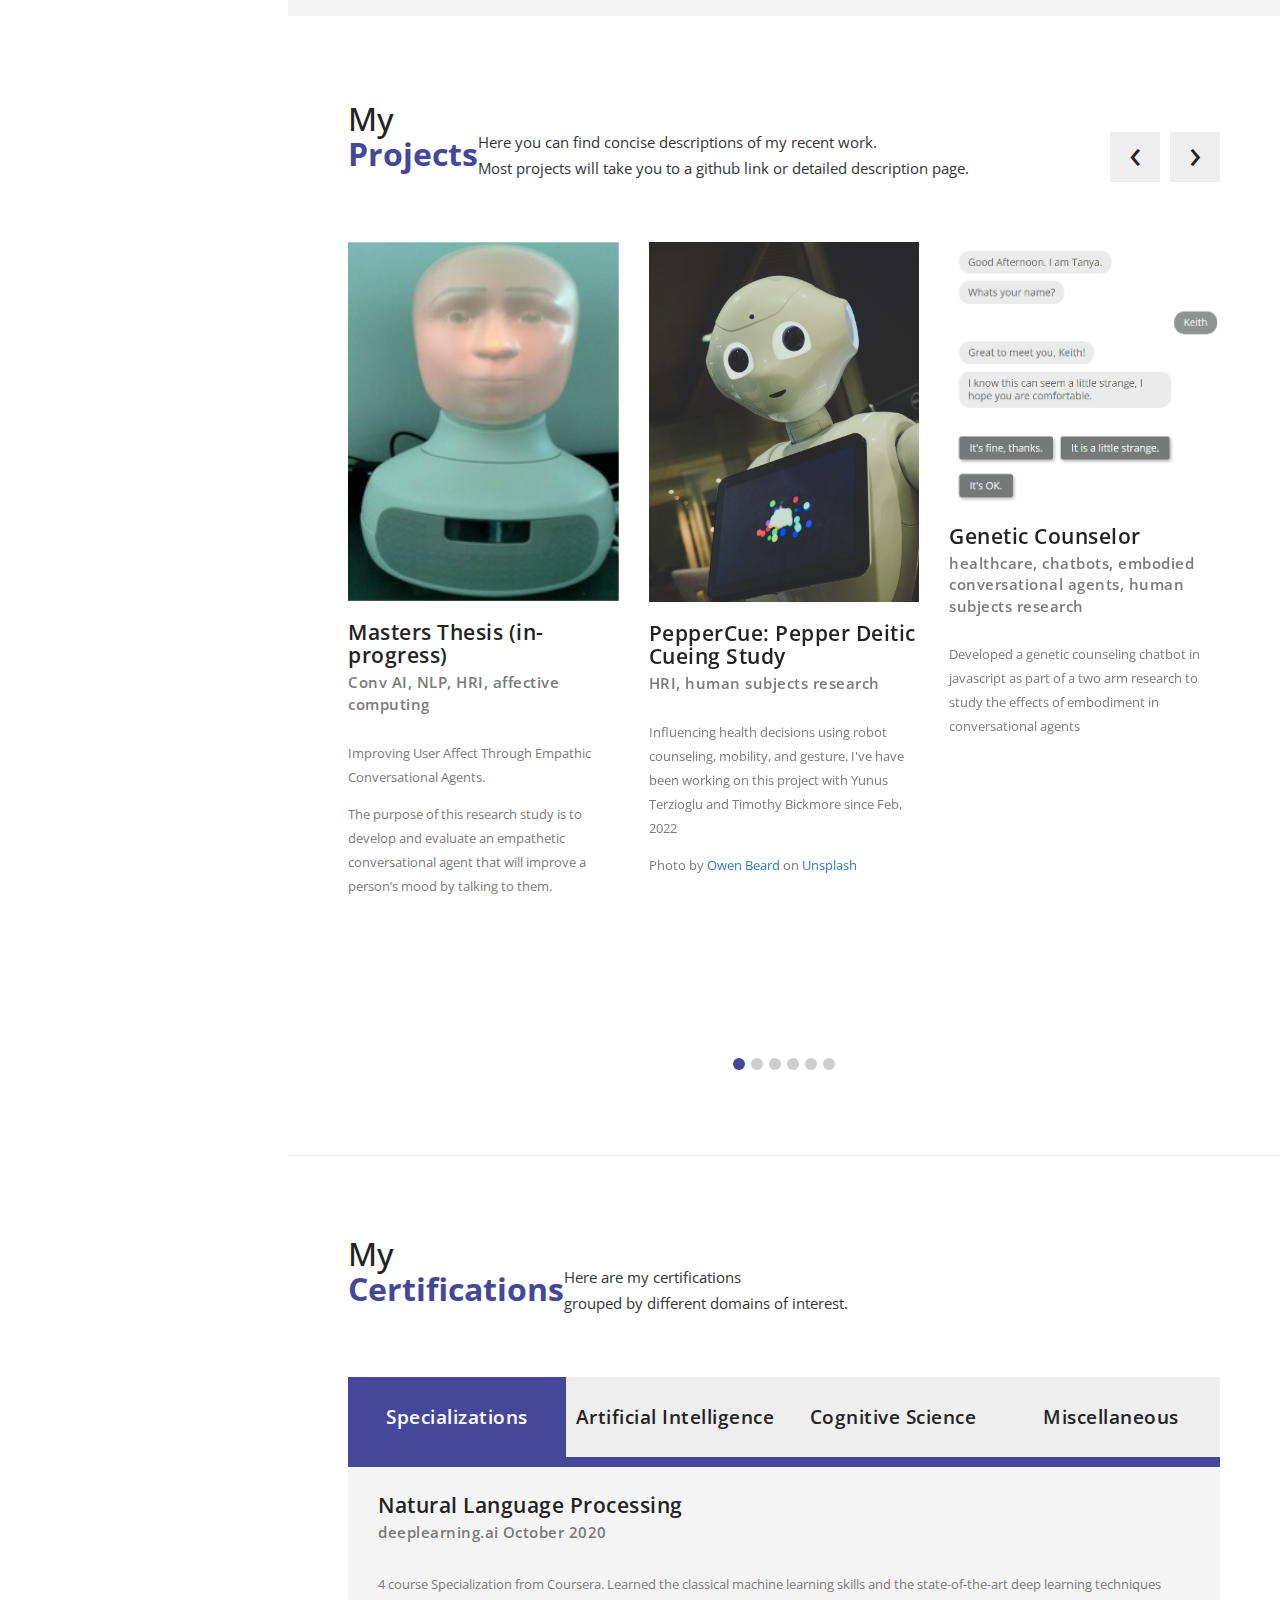
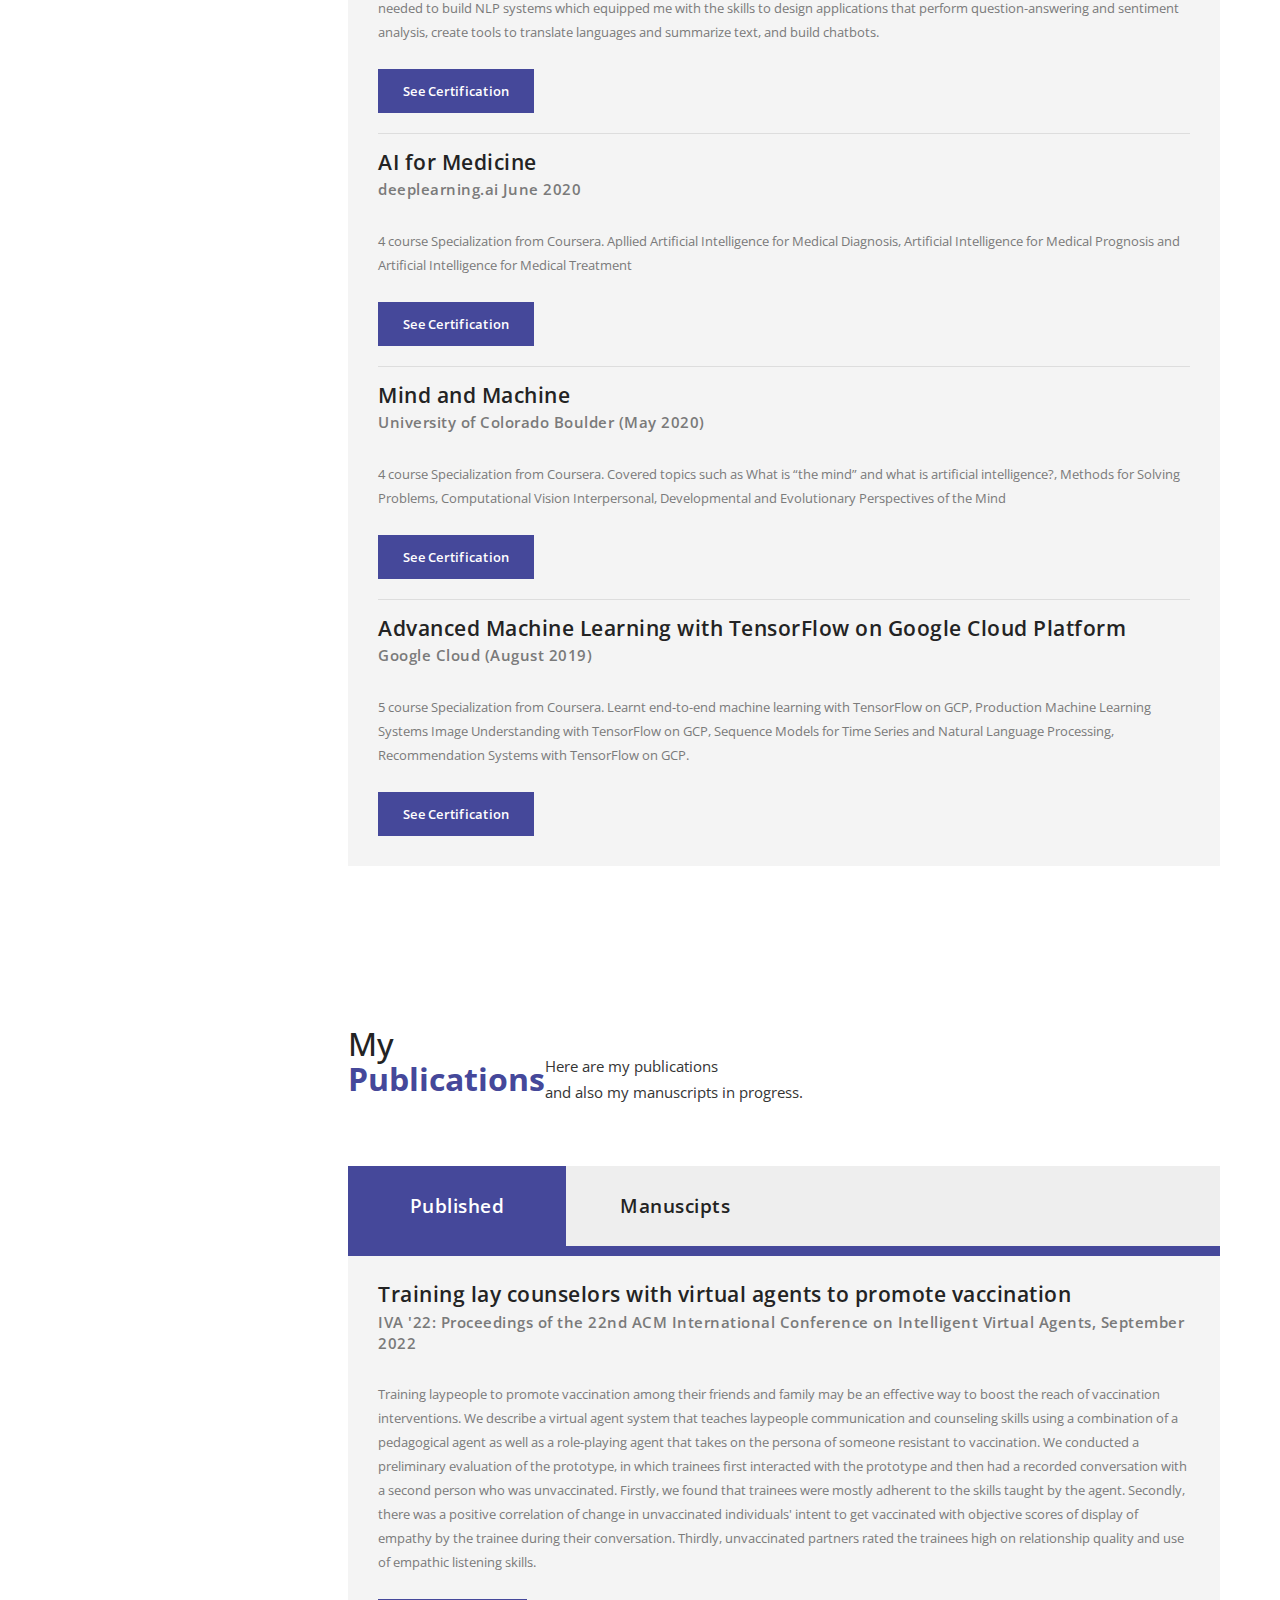
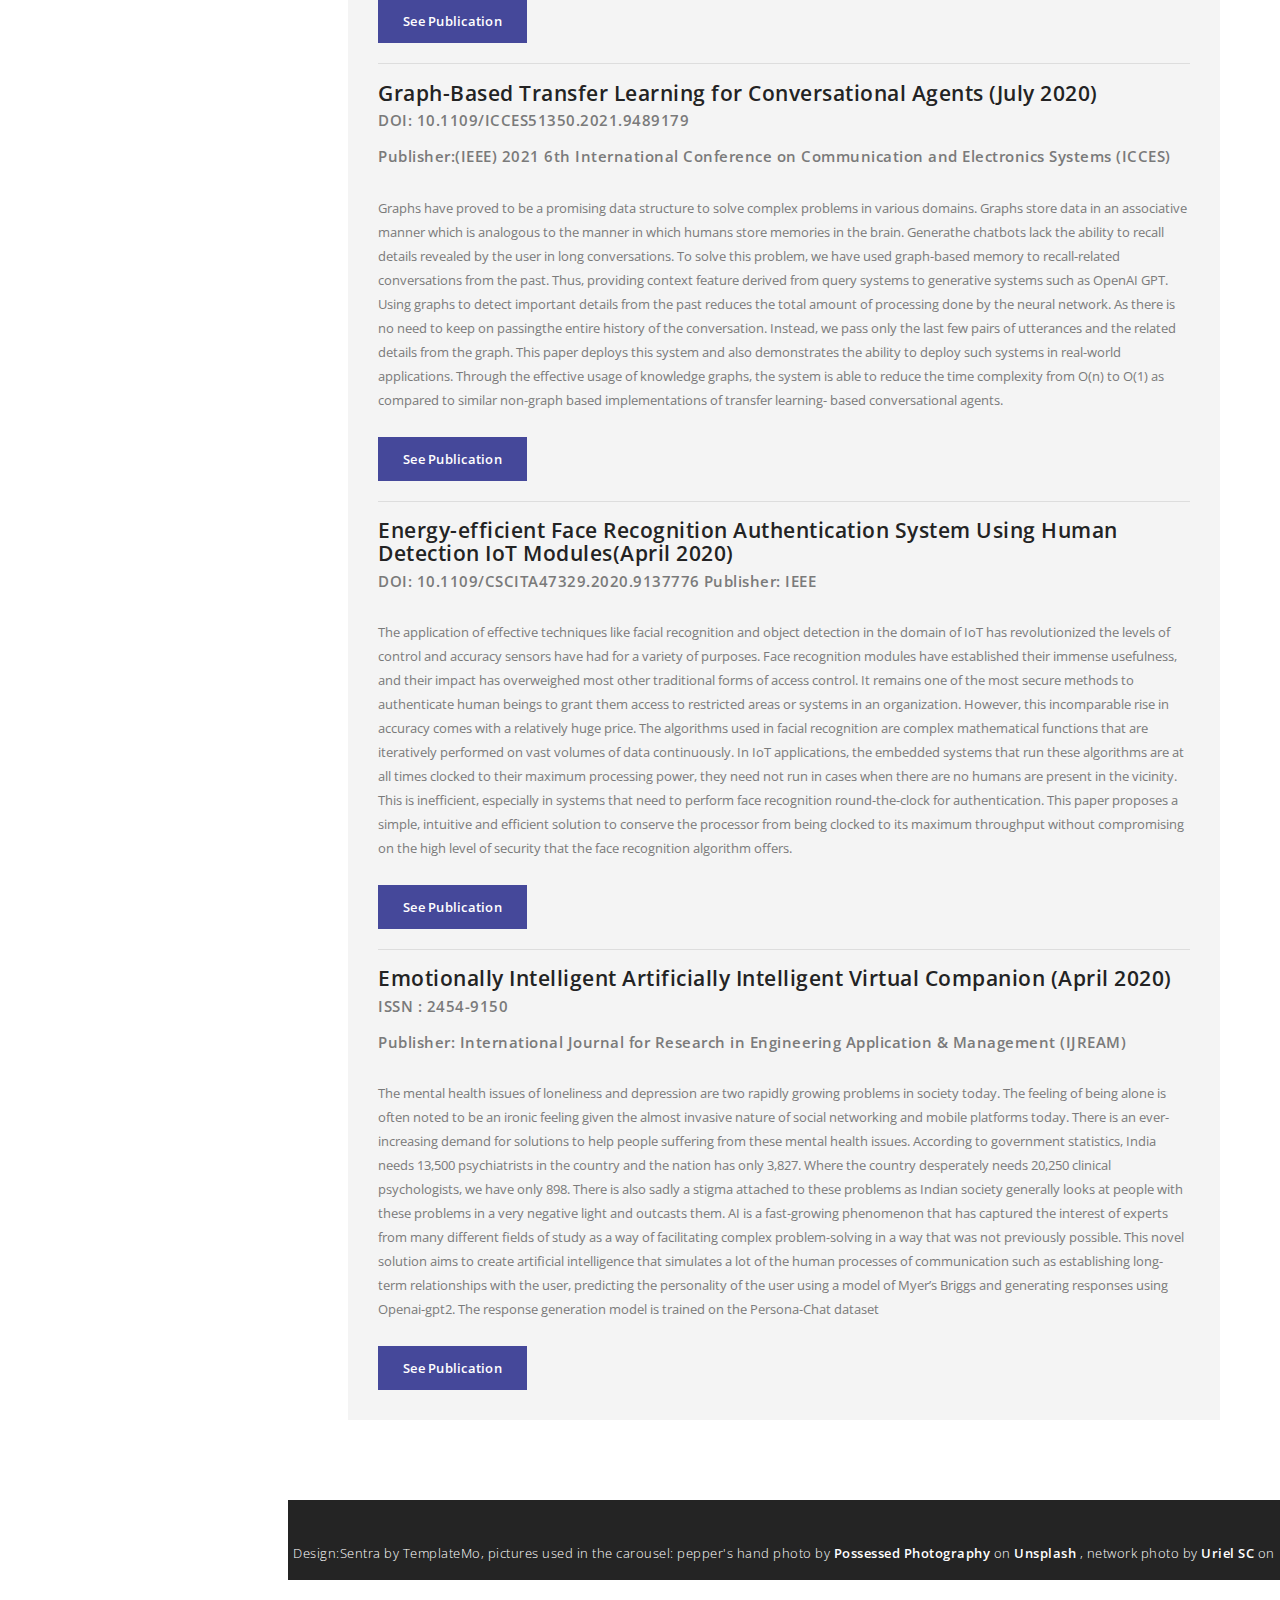
==== commit 50cff997: "Update index.html" ====
--- a/index.html
+++ b/index.html
@@ -201,7 +201,7 @@
                             <div class="image">
                                 <img src="img/furhat.jpg" alt="">
                                 <div class="featured-button button">
-                                    <a href="https://docs.google.com/document/d/1znKhTXeEBkrQOaUA0NqWd5LbwpihEJk18cukKBw_ys4/edit?usp=sharing">Continue Reading</a>
+                                    <a href="https://docs.google.com/document/d/1fkSdCiia2HexI5WBQLQ_KrrwfFgBqITpOFtTne8nWAY/edit?usp=sharing">Continue Reading</a>
                                 </div>
                             </div>
                             <div class="text-content">
